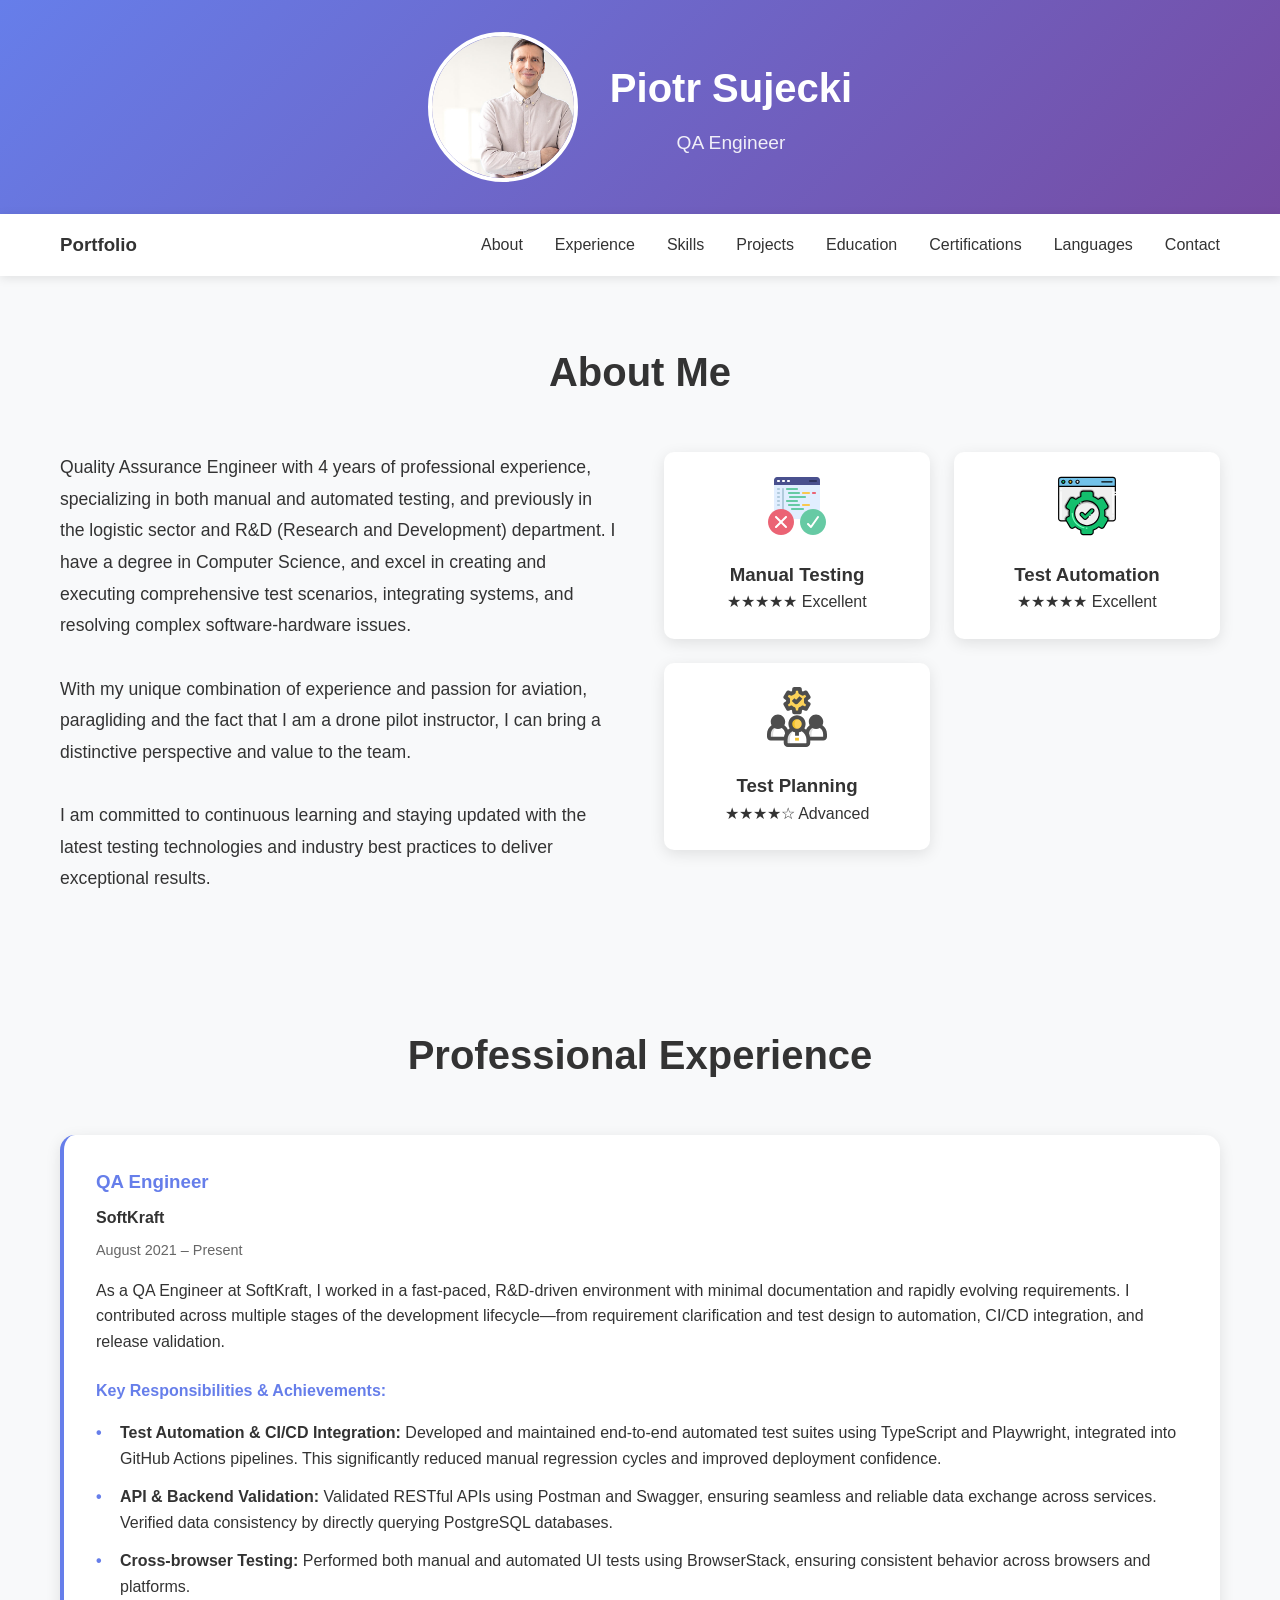
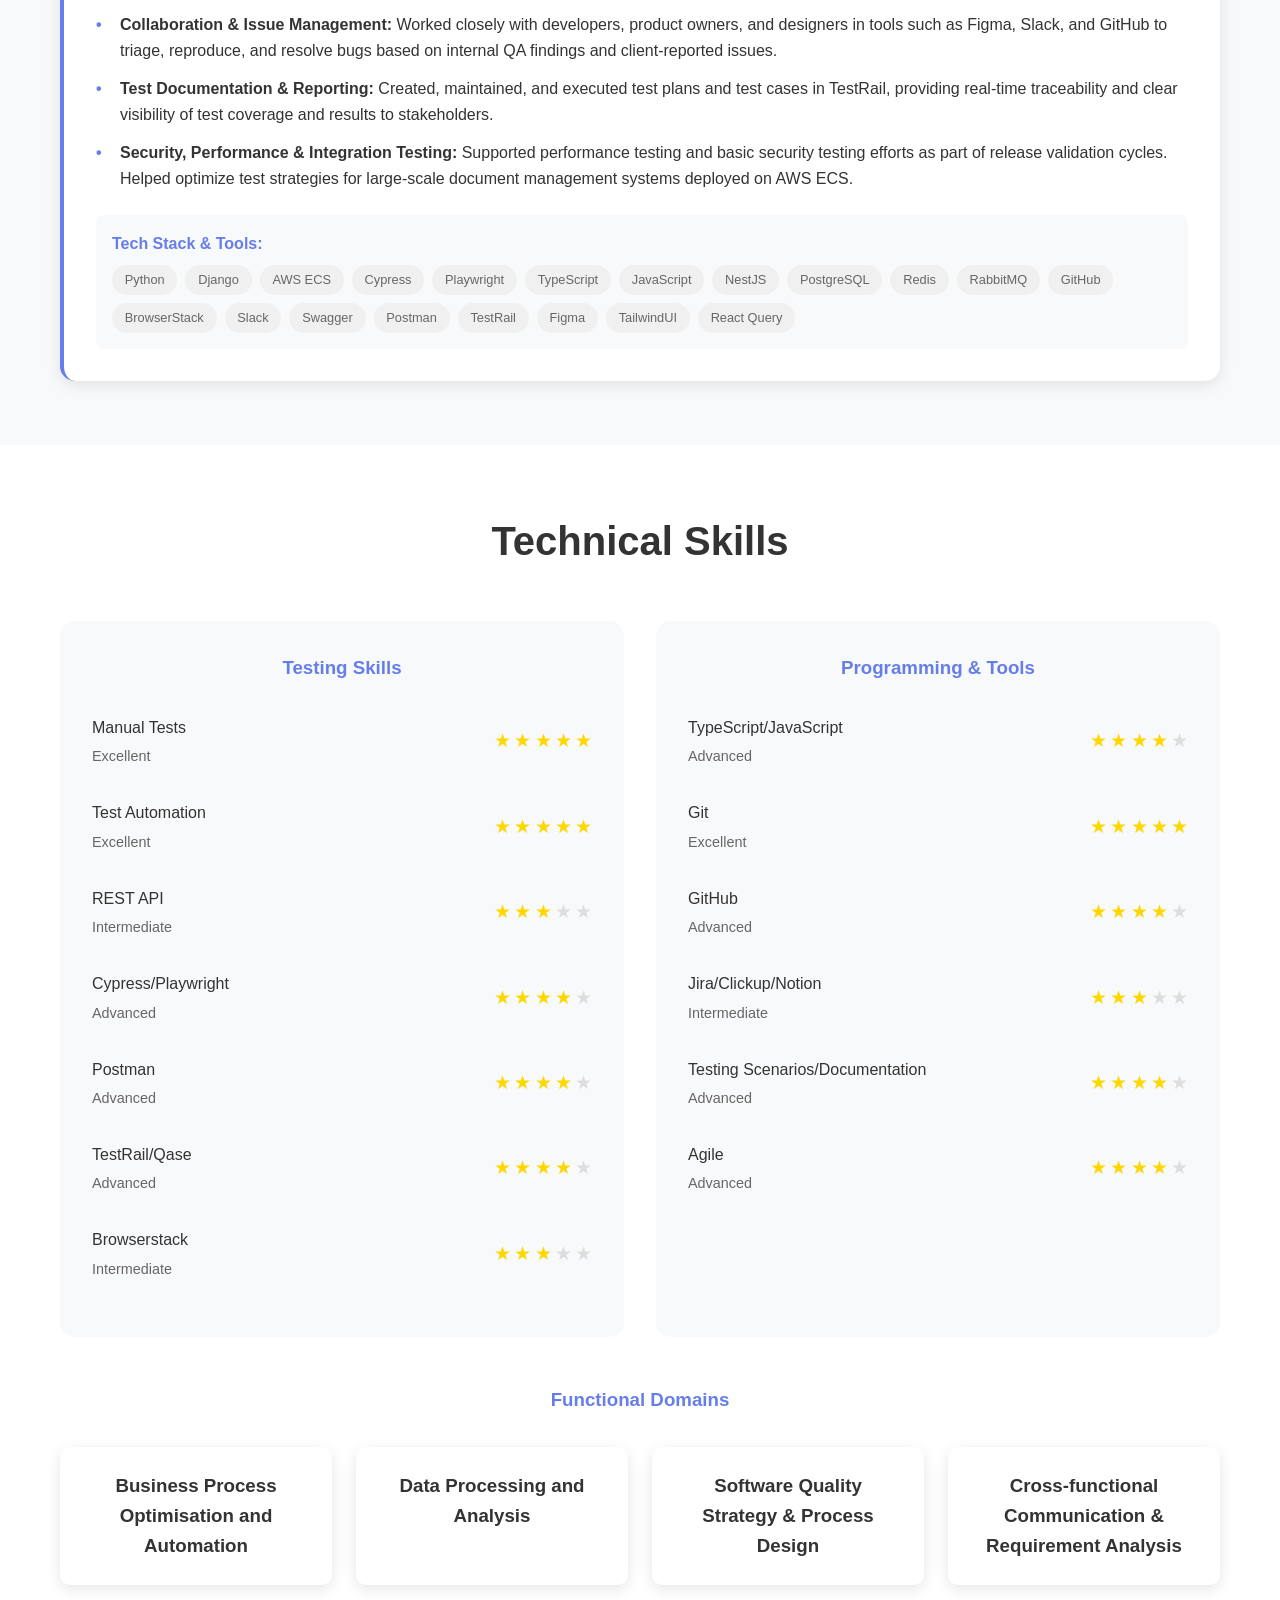
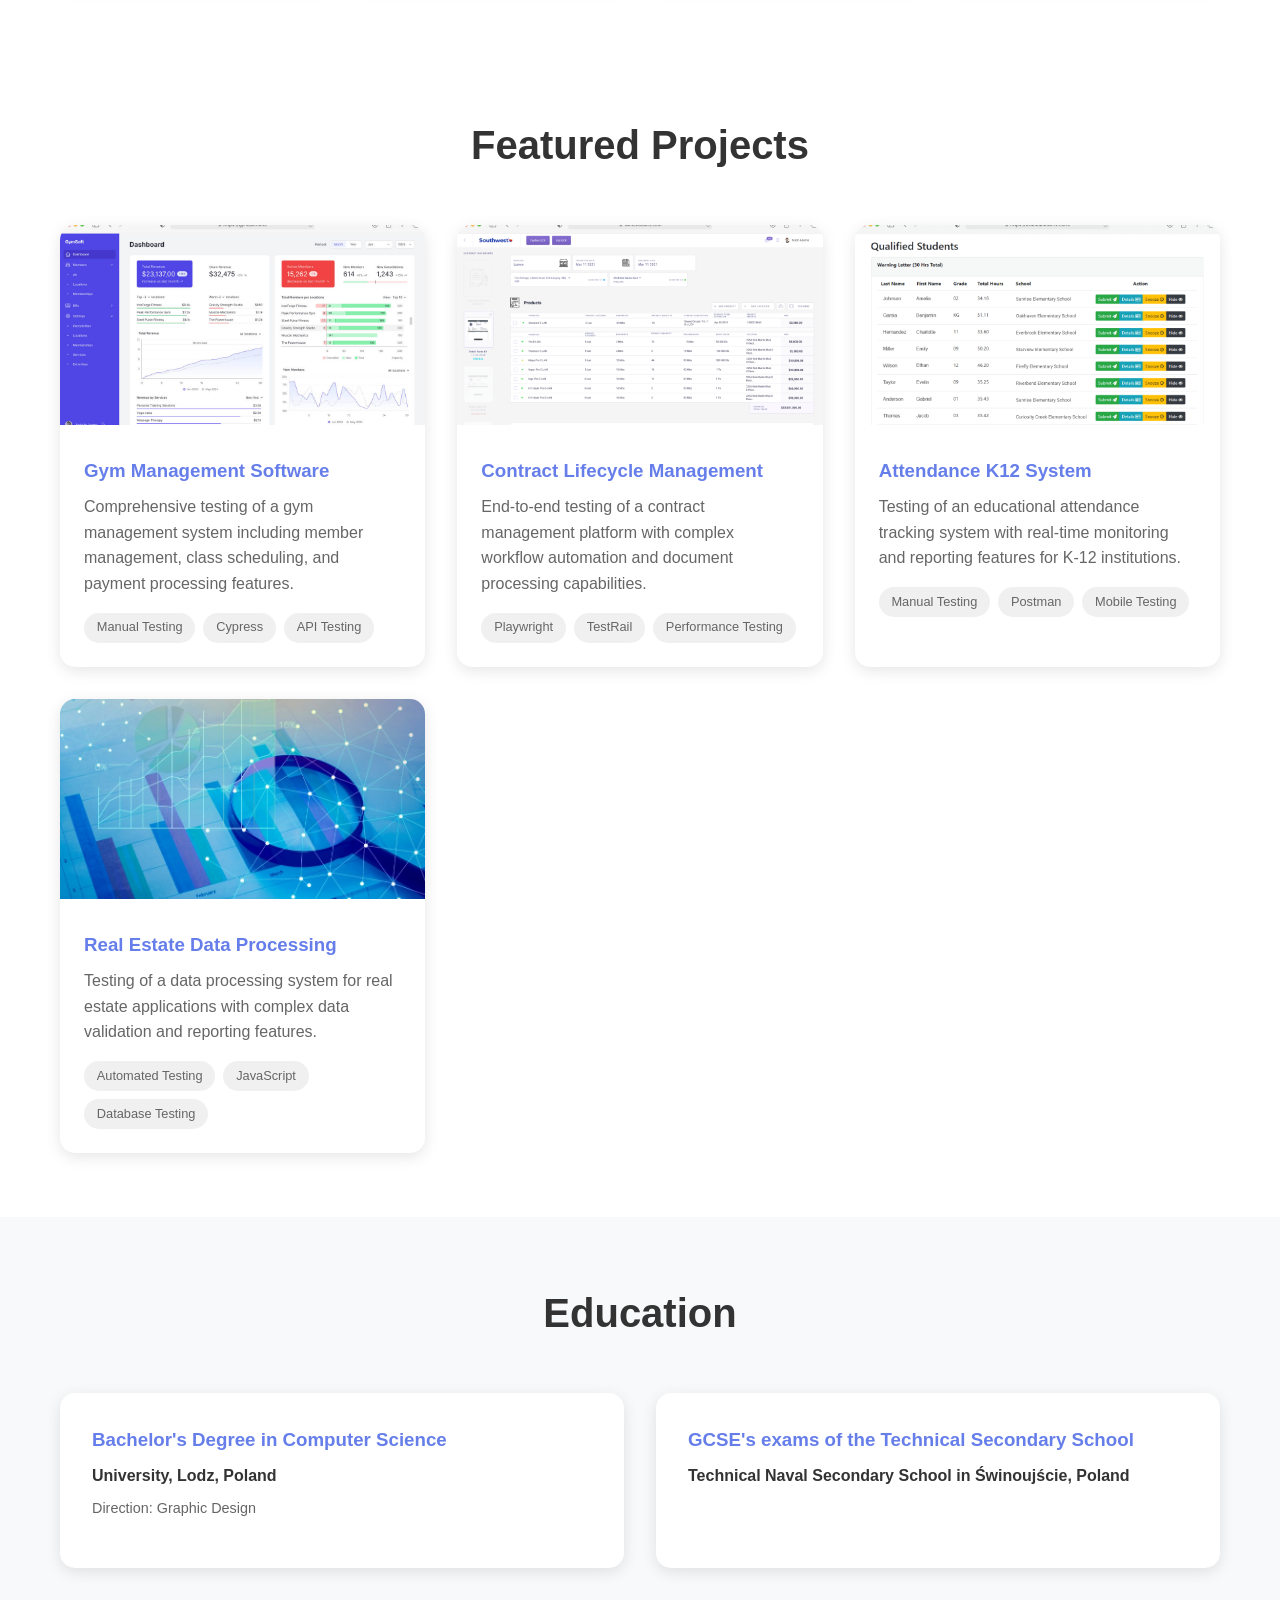
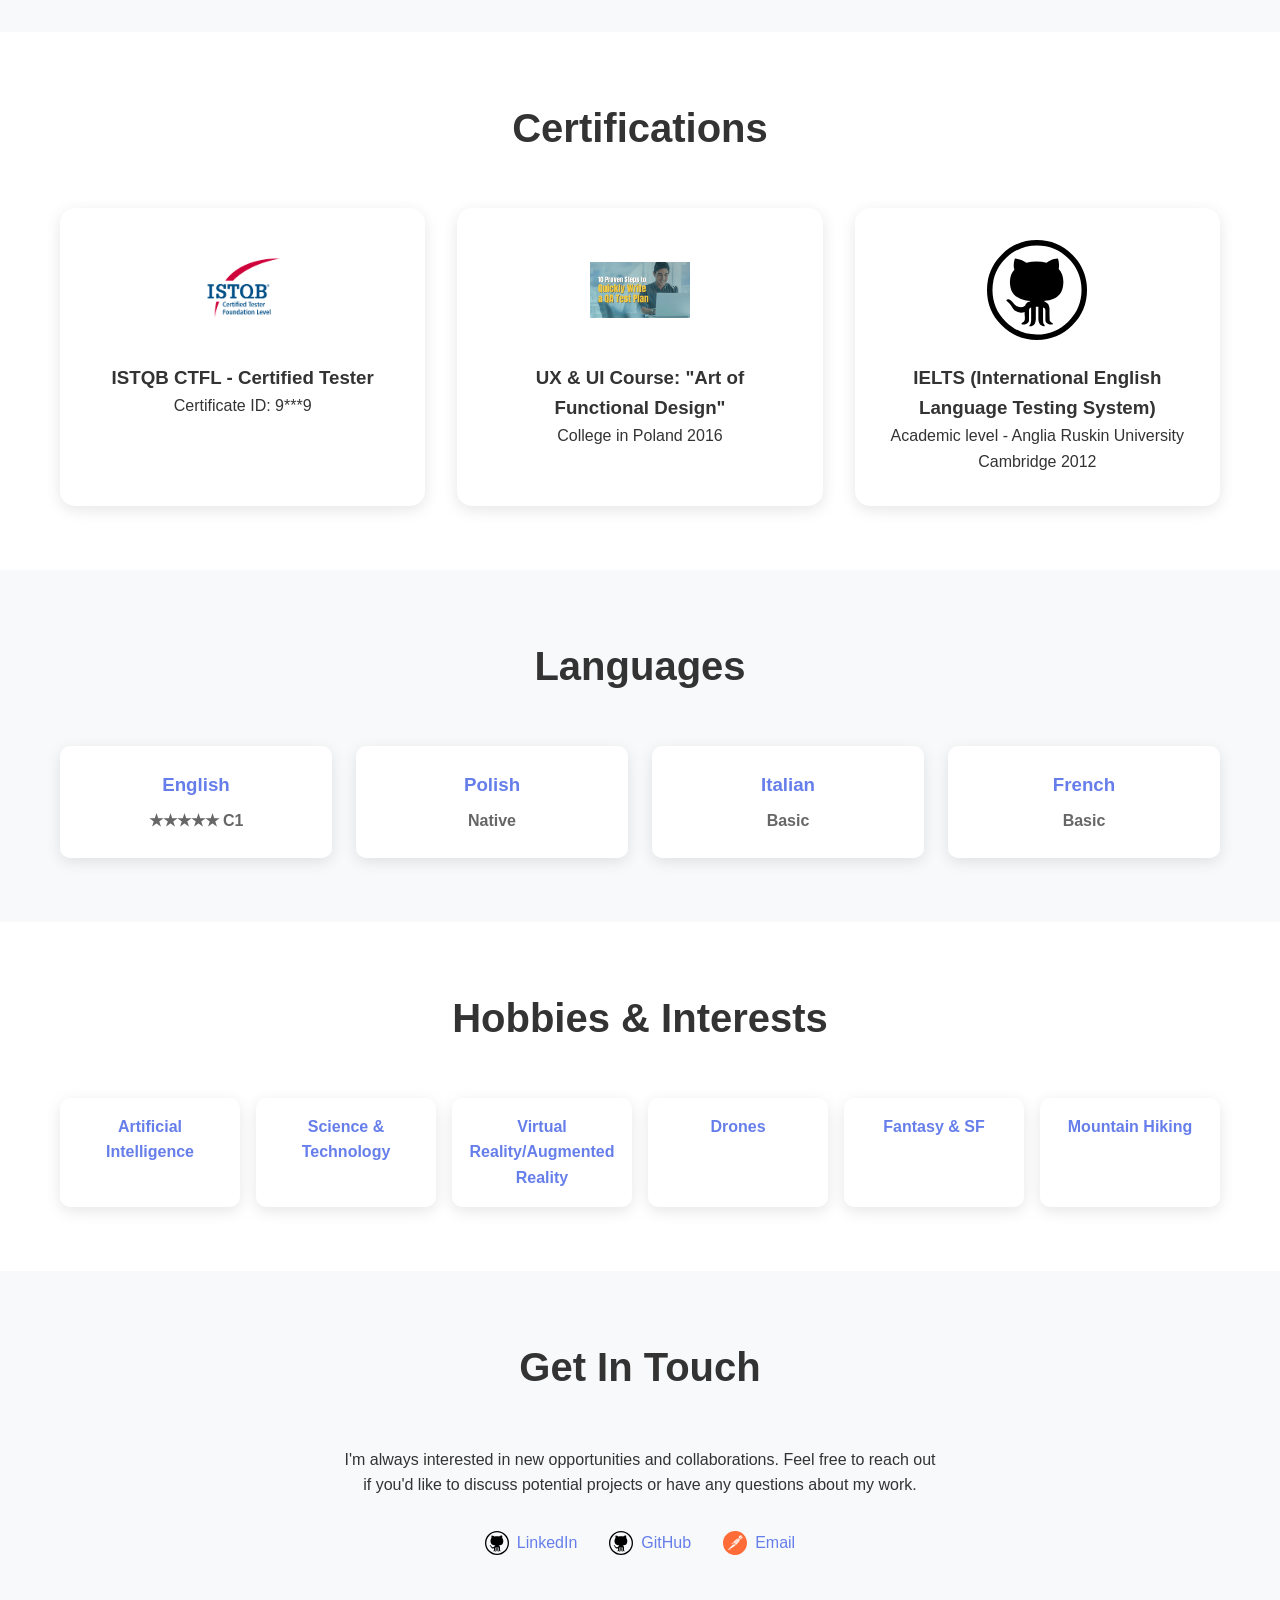
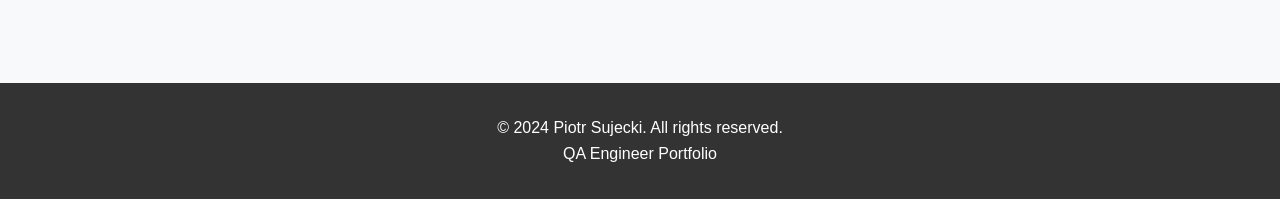
==== index.html @ 5cc4ec17 "sipler version" ====
<!DOCTYPE html>
<html lang="en">
<head>
    <meta charset="UTF-8">
    <meta name="viewport" content="width=device-width, initial-scale=1.0">
    <title>Piotr Sujecki - QA Engineer</title>
    <meta name="description" content="QA Engineer with 4 years of professional experience, specializing in both manual and automated testing. Expert in TypeScript, Playwright, Cypress, and API testing.">
    <meta name="keywords" content="QA Engineer, Software Testing, Test Automation, TypeScript, Playwright, Cypress, API Testing, Quality Assurance">
    <meta name="author" content="Piotr Sujecki">
    
    <!-- Open Graph Meta Tags -->
    <meta property="og:title" content="Piotr Sujecki - QA Engineer">
    <meta property="og:description" content="QA Engineer with 4 years of professional experience, specializing in both manual and automated testing. Expert in TypeScript, Playwright, Cypress, and API testing.">
    <meta property="og:type" content="website">
    <meta property="og:image" content="qa-engineer_files/piotr-sujecki.jpg">
    
    <!-- Favicon -->
    <link rel="icon" type="image/x-icon" href="qa-engineer_files/github.svg">
    
    <style>
        * {
            margin: 0;
            padding: 0;
            box-sizing: border-box;
        }

        body {
            font-family: 'Segoe UI', Tahoma, Geneva, Verdana, sans-serif;
            line-height: 1.6;
            color: #333;
            background-color: #f8f9fa;
        }

        .container {
            max-width: 1200px;
            margin: 0 auto;
            padding: 0 20px;
        }

        /* Header */
        header {
            background: linear-gradient(135deg, #667eea 0%, #764ba2 100%);
            color: white;
            padding: 2rem 0;
            text-align: center;
        }

        .header-content {
            display: flex;
            align-items: center;
            justify-content: center;
            gap: 2rem;
            flex-wrap: wrap;
        }

        .profile-image {
            width: 150px;
            height: 150px;
            border-radius: 50%;
            border: 4px solid white;
            object-fit: cover;
        }

        .header-text h1 {
            font-size: 2.5rem;
            margin-bottom: 0.5rem;
        }

        .header-text h2 {
            font-size: 1.2rem;
            font-weight: 300;
            opacity: 0.9;
        }

        /* Navigation */
        nav {
            background: white;
            box-shadow: 0 2px 10px rgba(0,0,0,0.1);
            position: sticky;
            top: 0;
            z-index: 100;
        }

        .nav-container {
            display: flex;
            justify-content: space-between;
            align-items: center;
            padding: 1rem 0;
        }

        .nav-links {
            display: flex;
            list-style: none;
            gap: 2rem;
        }

        .nav-links a {
            text-decoration: none;
            color: #333;
            font-weight: 500;
            transition: color 0.3s ease;
        }

        .nav-links a:hover {
            color: #667eea;
        }

        /* Sections */
        section {
            padding: 4rem 0;
        }

        .section-title {
            text-align: center;
            font-size: 2.5rem;
            margin-bottom: 3rem;
            color: #333;
        }

        /* About Section */
        .about-content {
            display: grid;
            grid-template-columns: 1fr 1fr;
            gap: 3rem;
            align-items: start;
        }

        .about-text {
            font-size: 1.1rem;
            line-height: 1.8;
        }

        .skills-grid {
            display: grid;
            grid-template-columns: repeat(auto-fit, minmax(200px, 1fr));
            gap: 1.5rem;
        }

        .skill-card {
            background: white;
            padding: 1.5rem;
            border-radius: 10px;
            box-shadow: 0 4px 15px rgba(0,0,0,0.1);
            text-align: center;
            transition: transform 0.3s ease;
        }

        .skill-card:hover {
            transform: translateY(-5px);
        }

        .skill-icon {
            width: 60px;
            height: 60px;
            margin-bottom: 1rem;
        }

        /* Experience Section */
        .experience-grid {
            display: grid;
            grid-template-columns: 1fr;
            gap: 2rem;
        }

        .experience-card {
            background: white;
            padding: 2rem;
            border-radius: 15px;
            box-shadow: 0 4px 15px rgba(0,0,0,0.1);
            border-left: 4px solid #667eea;
        }

        .experience-card h3 {
            color: #667eea;
            margin-bottom: 0.5rem;
        }

        .experience-card .company {
            font-weight: bold;
            margin-bottom: 0.5rem;
        }

        .experience-card .period {
            color: #666;
            font-size: 0.9rem;
            margin-bottom: 1rem;
        }

        .responsibilities {
            margin-top: 1.5rem;
        }

        .responsibilities h4 {
            color: #667eea;
            margin-bottom: 1rem;
        }

        .responsibilities ul {
            list-style: none;
            padding-left: 0;
        }

        .responsibilities li {
            margin-bottom: 0.8rem;
            padding-left: 1.5rem;
            position: relative;
        }

        .responsibilities li:before {
            content: "•";
            color: #667eea;
            font-weight: bold;
            position: absolute;
            left: 0;
        }

        .tech-stack {
            margin-top: 1.5rem;
            padding: 1rem;
            background: #f8f9fa;
            border-radius: 8px;
        }

        .tech-stack h4 {
            color: #667eea;
            margin-bottom: 0.5rem;
        }

        .tech-tags {
            display: flex;
            flex-wrap: wrap;
            gap: 0.5rem;
        }

        .tech-tag {
            background: #667eea;
            color: white;
            padding: 0.3rem 0.8rem;
            border-radius: 20px;
            font-size: 0.8rem;
        }

        /* Skills Section */
        .skills-section {
            background: white;
        }

        .skills-categories {
            display: grid;
            grid-template-columns: repeat(auto-fit, minmax(300px, 1fr));
            gap: 2rem;
        }

        .skill-category {
            background: #f8f9fa;
            padding: 2rem;
            border-radius: 15px;
        }

        .skill-category h3 {
            color: #667eea;
            margin-bottom: 1.5rem;
            text-align: center;
        }

        .skill-item {
            display: flex;
            justify-content: space-between;
            align-items: center;
            margin-bottom: 1rem;
            padding: 0.5rem 0;
        }

        .skill-name {
            font-weight: 500;
        }

        .skill-level {
            display: flex;
            gap: 0.2rem;
        }

        .star {
            color: #ffd700;
            font-size: 1.2rem;
        }

        .star.empty {
            color: #ddd;
        }

        .skill-description {
            font-size: 0.9rem;
            color: #666;
            margin-top: 0.3rem;
        }

        /* Projects Section */
        .projects-grid {
            display: grid;
            grid-template-columns: repeat(auto-fit, minmax(350px, 1fr));
            gap: 2rem;
        }

        .project-card {
            background: white;
            border-radius: 15px;
            overflow: hidden;
            box-shadow: 0 4px 15px rgba(0,0,0,0.1);
            transition: transform 0.3s ease;
        }

        .project-card:hover {
            transform: translateY(-5px);
        }

        .project-image {
            width: 100%;
            height: 200px;
            object-fit: cover;
        }

        .project-content {
            padding: 1.5rem;
        }

        .project-content h3 {
            color: #667eea;
            margin-bottom: 0.5rem;
        }

        .project-content p {
            margin-bottom: 1rem;
            color: #666;
        }

        .project-tech {
            display: flex;
            flex-wrap: wrap;
            gap: 0.5rem;
        }

        .tech-tag {
            background: #f0f0f0;
            padding: 0.3rem 0.8rem;
            border-radius: 20px;
            font-size: 0.8rem;
            color: #666;
        }

        /* Education Section */
        .education-grid {
            display: grid;
            grid-template-columns: repeat(auto-fit, minmax(300px, 1fr));
            gap: 2rem;
        }

        .education-card {
            background: white;
            padding: 2rem;
            border-radius: 15px;
            box-shadow: 0 4px 15px rgba(0,0,0,0.1);
        }

        .education-card h3 {
            color: #667eea;
            margin-bottom: 0.5rem;
        }

        .education-card .institution {
            font-weight: bold;
            margin-bottom: 0.5rem;
        }

        .education-card .period {
            color: #666;
            font-size: 0.9rem;
            margin-bottom: 1rem;
        }

        /* Certifications Section */
        .certifications-grid {
            display: grid;
            grid-template-columns: repeat(auto-fit, minmax(300px, 1fr));
            gap: 2rem;
        }

        .certification-card {
            background: white;
            padding: 2rem;
            border-radius: 15px;
            box-shadow: 0 4px 15px rgba(0,0,0,0.1);
            text-align: center;
        }

        .certification-image {
            width: 100px;
            height: 100px;
            margin-bottom: 1rem;
            object-fit: contain;
        }

        /* Languages Section */
        .languages-grid {
            display: grid;
            grid-template-columns: repeat(auto-fit, minmax(200px, 1fr));
            gap: 1.5rem;
        }

        .language-card {
            background: white;
            padding: 1.5rem;
            border-radius: 10px;
            box-shadow: 0 4px 15px rgba(0,0,0,0.1);
            text-align: center;
        }

        .language-card h3 {
            color: #667eea;
            margin-bottom: 0.5rem;
        }

        .language-level {
            font-weight: bold;
            color: #666;
        }

        /* Hobbies Section */
        .hobbies-grid {
            display: grid;
            grid-template-columns: repeat(auto-fit, minmax(150px, 1fr));
            gap: 1rem;
        }

        .hobby-card {
            background: white;
            padding: 1rem;
            border-radius: 10px;
            box-shadow: 0 4px 15px rgba(0,0,0,0.1);
            text-align: center;
        }

        .hobby-card h3 {
            color: #667eea;
            font-size: 1rem;
        }

        /* Contact Section */
        .contact-content {
            text-align: center;
            max-width: 600px;
            margin: 0 auto;
        }

        .contact-links {
            display: flex;
            justify-content: center;
            gap: 2rem;
            margin-top: 2rem;
        }

        .contact-link {
            display: flex;
            align-items: center;
            gap: 0.5rem;
            text-decoration: none;
            color: #667eea;
            font-weight: 500;
            transition: color 0.3s ease;
        }

        .contact-link:hover {
            color: #764ba2;
        }

        .contact-icon {
            width: 24px;
            height: 24px;
        }

        /* Footer */
        footer {
            background: #333;
            color: white;
            text-align: center;
            padding: 2rem 0;
            margin-top: 4rem;
        }

        /* Responsive Design */
        @media (max-width: 768px) {
            .header-content {
                flex-direction: column;
                text-align: center;
            }

            .nav-container {
                flex-direction: column;
                gap: 1rem;
            }

            .nav-links {
                flex-wrap: wrap;
                justify-content: center;
            }

            .about-content {
                grid-template-columns: 1fr;
            }

            .section-title {
                font-size: 2rem;
            }

            .projects-grid {
                grid-template-columns: 1fr;
            }

            .contact-links {
                flex-direction: column;
                align-items: center;
            }

            .skills-categories {
                grid-template-columns: 1fr;
            }
        }

        /* Animations */
        @keyframes fadeInUp {
            from {
                opacity: 0;
                transform: translateY(30px);
            }
            to {
                opacity: 1;
                transform: translateY(0);
            }
        }

        .fade-in-up {
            animation: fadeInUp 0.6s ease-out;
        }

        /* Smooth scrolling */
        html {
            scroll-behavior: smooth;
        }
    </style>
</head>
<body>
    <!-- Header -->
    <header>
        <div class="container">
            <div class="header-content">
                <img src="qa-engineer_files/piotr-sujecki.jpg" alt="Piotr Sujecki" class="profile-image">
                <div class="header-text">
                    <h1>Piotr Sujecki</h1>
                    <h2>QA Engineer</h2>
                </div>
            </div>
        </div>
    </header>

    <!-- Navigation -->
    <nav>
        <div class="container">
            <div class="nav-container">
                <h3>Portfolio</h3>
                <ul class="nav-links">
                    <li><a href="#about">About</a></li>
                    <li><a href="#experience">Experience</a></li>
                    <li><a href="#skills">Skills</a></li>
                    <li><a href="#projects">Projects</a></li>
                    <li><a href="#education">Education</a></li>
                    <li><a href="#certifications">Certifications</a></li>
                    <li><a href="#languages">Languages</a></li>
                    <li><a href="#contact">Contact</a></li>
                </ul>
            </div>
        </div>
    </nav>

    <!-- About Section -->
    <section id="about">
        <div class="container">
            <h2 class="section-title">About Me</h2>
            <div class="about-content">
                <div class="about-text">
                    <p>Quality Assurance Engineer with 4 years of professional experience, specializing in both manual and automated testing, and previously in the logistic sector and R&D (Research and Development) department. I have a degree in Computer Science, and excel in creating and executing comprehensive test scenarios, integrating systems, and resolving complex software-hardware issues.</p>
                    <br>
                    <p>With my unique combination of experience and passion for aviation, paragliding and the fact that I am a drone pilot instructor, I can bring a distinctive perspective and value to the team.</p>
                    <br>
                    <p>I am committed to continuous learning and staying updated with the latest testing technologies and industry best practices to deliver exceptional results.</p>
                </div>
                <div class="skills-grid">
                    <div class="skill-card fade-in-up">
                        <img src="qa-engineer_files/manual-tests.svg" alt="Manual Testing" class="skill-icon">
                        <h3>Manual Testing</h3>
                        <p>★★★★★ Excellent</p>
                    </div>
                    <div class="skill-card fade-in-up">
                        <img src="qa-engineer_files/automated-tests.svg" alt="Test Automation" class="skill-icon">
                        <h3>Test Automation</h3>
                        <p>★★★★★ Excellent</p>
                    </div>
                    <div class="skill-card fade-in-up">
                        <img src="qa-engineer_files/building-testing-scenarios.svg" alt="Test Planning" class="skill-icon">
                        <h3>Test Planning</h3>
                        <p>★★★★☆ Advanced</p>
                    </div>
                </div>
            </div>
        </div>
    </section>

    <!-- Experience Section -->
    <section id="experience">
        <div class="container">
            <h2 class="section-title">Professional Experience</h2>
            <div class="experience-grid">
                <div class="experience-card fade-in-up">
                    <h3>QA Engineer</h3>
                    <div class="company">SoftKraft</div>
                    <div class="period">August 2021 – Present</div>
                    <p>As a QA Engineer at SoftKraft, I worked in a fast-paced, R&D-driven environment with minimal documentation and rapidly evolving requirements. I contributed across multiple stages of the development lifecycle—from requirement clarification and test design to automation, CI/CD integration, and release validation.</p>
                    
                    <div class="responsibilities">
                        <h4>Key Responsibilities & Achievements:</h4>
                        <ul>
                            <li><strong>Test Automation & CI/CD Integration:</strong> Developed and maintained end-to-end automated test suites using TypeScript and Playwright, integrated into GitHub Actions pipelines. This significantly reduced manual regression cycles and improved deployment confidence.</li>
                            <li><strong>API & Backend Validation:</strong> Validated RESTful APIs using Postman and Swagger, ensuring seamless and reliable data exchange across services. Verified data consistency by directly querying PostgreSQL databases.</li>
                            <li><strong>Cross-browser Testing:</strong> Performed both manual and automated UI tests using BrowserStack, ensuring consistent behavior across browsers and platforms.</li>
                            <li><strong>Collaboration & Issue Management:</strong> Worked closely with developers, product owners, and designers in tools such as Figma, Slack, and GitHub to triage, reproduce, and resolve bugs based on internal QA findings and client-reported issues.</li>
                            <li><strong>Test Documentation & Reporting:</strong> Created, maintained, and executed test plans and test cases in TestRail, providing real-time traceability and clear visibility of test coverage and results to stakeholders.</li>
                            <li><strong>Security, Performance & Integration Testing:</strong> Supported performance testing and basic security testing efforts as part of release validation cycles. Helped optimize test strategies for large-scale document management systems deployed on AWS ECS.</li>
                        </ul>
                    </div>

                    <div class="tech-stack">
                        <h4>Tech Stack & Tools:</h4>
                        <div class="tech-tags">
                            <span class="tech-tag">Python</span>
                            <span class="tech-tag">Django</span>
                            <span class="tech-tag">AWS ECS</span>
                            <span class="tech-tag">Cypress</span>
                            <span class="tech-tag">Playwright</span>
                            <span class="tech-tag">TypeScript</span>
                            <span class="tech-tag">JavaScript</span>
                            <span class="tech-tag">NestJS</span>
                            <span class="tech-tag">PostgreSQL</span>
                            <span class="tech-tag">Redis</span>
                            <span class="tech-tag">RabbitMQ</span>
                            <span class="tech-tag">GitHub</span>
                            <span class="tech-tag">BrowserStack</span>
                            <span class="tech-tag">Slack</span>
                            <span class="tech-tag">Swagger</span>
                            <span class="tech-tag">Postman</span>
                            <span class="tech-tag">TestRail</span>
                            <span class="tech-tag">Figma</span>
                            <span class="tech-tag">TailwindUI</span>
                            <span class="tech-tag">React Query</span>
                        </div>
                    </div>
                </div>
            </div>
        </div>
    </section>

    <!-- Skills Section -->
    <section id="skills" class="skills-section">
        <div class="container">
            <h2 class="section-title">Technical Skills</h2>
            <div class="skills-categories">
                <div class="skill-category fade-in-up">
                    <h3>Testing Skills</h3>
                    <div class="skill-item">
                        <div>
                            <div class="skill-name">Manual Tests</div>
                            <div class="skill-description">Excellent</div>
                        </div>
                        <div class="skill-level">
                            <span class="star">★</span>
                            <span class="star">★</span>
                            <span class="star">★</span>
                            <span class="star">★</span>
                            <span class="star">★</span>
                        </div>
                    </div>
                    <div class="skill-item">
                        <div>
                            <div class="skill-name">Test Automation</div>
                            <div class="skill-description">Excellent</div>
                        </div>
                        <div class="skill-level">
                            <span class="star">★</span>
                            <span class="star">★</span>
                            <span class="star">★</span>
                            <span class="star">★</span>
                            <span class="star">★</span>
                        </div>
                    </div>
                    <div class="skill-item">
                        <div>
                            <div class="skill-name">REST API</div>
                            <div class="skill-description">Intermediate</div>
                        </div>
                        <div class="skill-level">
                            <span class="star">★</span>
                            <span class="star">★</span>
                            <span class="star">★</span>
                            <span class="star empty">★</span>
                            <span class="star empty">★</span>
                        </div>
                    </div>
                    <div class="skill-item">
                        <div>
                            <div class="skill-name">Cypress/Playwright</div>
                            <div class="skill-description">Advanced</div>
                        </div>
                        <div class="skill-level">
                            <span class="star">★</span>
                            <span class="star">★</span>
                            <span class="star">★</span>
                            <span class="star">★</span>
                            <span class="star empty">★</span>
                        </div>
                    </div>
                    <div class="skill-item">
                        <div>
                            <div class="skill-name">Postman</div>
                            <div class="skill-description">Advanced</div>
                        </div>
                        <div class="skill-level">
                            <span class="star">★</span>
                            <span class="star">★</span>
                            <span class="star">★</span>
                            <span class="star">★</span>
                            <span class="star empty">★</span>
                        </div>
                    </div>
                    <div class="skill-item">
                        <div>
                            <div class="skill-name">TestRail/Qase</div>
                            <div class="skill-description">Advanced</div>
                        </div>
                        <div class="skill-level">
                            <span class="star">★</span>
                            <span class="star">★</span>
                            <span class="star">★</span>
                            <span class="star">★</span>
                            <span class="star empty">★</span>
                        </div>
                    </div>
                    <div class="skill-item">
                        <div>
                            <div class="skill-name">Browserstack</div>
                            <div class="skill-description">Intermediate</div>
                        </div>
                        <div class="skill-level">
                            <span class="star">★</span>
                            <span class="star">★</span>
                            <span class="star">★</span>
                            <span class="star empty">★</span>
                            <span class="star empty">★</span>
                        </div>
                    </div>
                </div>

                <div class="skill-category fade-in-up">
                    <h3>Programming & Tools</h3>
                    <div class="skill-item">
                        <div>
                            <div class="skill-name">TypeScript/JavaScript</div>
                            <div class="skill-description">Advanced</div>
                        </div>
                        <div class="skill-level">
                            <span class="star">★</span>
                            <span class="star">★</span>
                            <span class="star">★</span>
                            <span class="star">★</span>
                            <span class="star empty">★</span>
                        </div>
                    </div>
                    <div class="skill-item">
                        <div>
                            <div class="skill-name">Git</div>
                            <div class="skill-description">Excellent</div>
                        </div>
                        <div class="skill-level">
                            <span class="star">★</span>
                            <span class="star">★</span>
                            <span class="star">★</span>
                            <span class="star">★</span>
                            <span class="star">★</span>
                        </div>
                    </div>
                    <div class="skill-item">
                        <div>
                            <div class="skill-name">GitHub</div>
                            <div class="skill-description">Advanced</div>
                        </div>
                        <div class="skill-level">
                            <span class="star">★</span>
                            <span class="star">★</span>
                            <span class="star">★</span>
                            <span class="star">★</span>
                            <span class="star empty">★</span>
                        </div>
                    </div>
                    <div class="skill-item">
                        <div>
                            <div class="skill-name">Jira/Clickup/Notion</div>
                            <div class="skill-description">Intermediate</div>
                        </div>
                        <div class="skill-level">
                            <span class="star">★</span>
                            <span class="star">★</span>
                            <span class="star">★</span>
                            <span class="star empty">★</span>
                            <span class="star empty">★</span>
                        </div>
                    </div>
                    <div class="skill-item">
                        <div>
                            <div class="skill-name">Testing Scenarios/Documentation</div>
                            <div class="skill-description">Advanced</div>
                        </div>
                        <div class="skill-level">
                            <span class="star">★</span>
                            <span class="star">★</span>
                            <span class="star">★</span>
                            <span class="star">★</span>
                            <span class="star empty">★</span>
                        </div>
                    </div>
                    <div class="skill-item">
                        <div>
                            <div class="skill-name">Agile</div>
                            <div class="skill-description">Advanced</div>
                        </div>
                        <div class="skill-level">
                            <span class="star">★</span>
                            <span class="star">★</span>
                            <span class="star">★</span>
                            <span class="star">★</span>
                            <span class="star empty">★</span>
                        </div>
                    </div>
                </div>
            </div>

            <div style="margin-top: 3rem;">
                <h3 style="text-align: center; color: #667eea; margin-bottom: 2rem;">Functional Domains</h3>
                <div class="skills-grid">
                    <div class="skill-card fade-in-up">
                        <h3>Business Process Optimisation and Automation</h3>
                    </div>
                    <div class="skill-card fade-in-up">
                        <h3>Data Processing and Analysis</h3>
                    </div>
                    <div class="skill-card fade-in-up">
                        <h3>Software Quality Strategy & Process Design</h3>
                    </div>
                    <div class="skill-card fade-in-up">
                        <h3>Cross-functional Communication & Requirement Analysis</h3>
                    </div>
                </div>
            </div>
        </div>
    </section>

    <!-- Projects Section -->
    <section id="projects" style="background: white;">
        <div class="container">
            <h2 class="section-title">Featured Projects</h2>
            <div class="projects-grid">
                <div class="project-card fade-in-up">
                    <img src="qa-engineer_files/01-gym-management-software.jpg" alt="Gym Management Software" class="project-image">
                    <div class="project-content">
                        <h3>Gym Management Software</h3>
                        <p>Comprehensive testing of a gym management system including member management, class scheduling, and payment processing features.</p>
                        <div class="project-tech">
                            <span class="tech-tag">Manual Testing</span>
                            <span class="tech-tag">Cypress</span>
                            <span class="tech-tag">API Testing</span>
                        </div>
                    </div>
                </div>
                <div class="project-card fade-in-up">
                    <img src="qa-engineer_files/01-contract-lifecycle-management-solution.png" alt="Contract Management System" class="project-image">
                    <div class="project-content">
                        <h3>Contract Lifecycle Management</h3>
                        <p>End-to-end testing of a contract management platform with complex workflow automation and document processing capabilities.</p>
                        <div class="project-tech">
                            <span class="tech-tag">Playwright</span>
                            <span class="tech-tag">TestRail</span>
                            <span class="tech-tag">Performance Testing</span>
                        </div>
                    </div>
                </div>
                <div class="project-card fade-in-up">
                    <img src="qa-engineer_files/01-attendancek12.png" alt="Attendance K12 System" class="project-image">
                    <div class="project-content">
                        <h3>Attendance K12 System</h3>
                        <p>Testing of an educational attendance tracking system with real-time monitoring and reporting features for K-12 institutions.</p>
                        <div class="project-tech">
                            <span class="tech-tag">Manual Testing</span>
                            <span class="tech-tag">Postman</span>
                            <span class="tech-tag">Mobile Testing</span>
                        </div>
                    </div>
                </div>
                <div class="project-card fade-in-up">
                    <img src="qa-engineer_files/efficient-data-processing-for-real-estate-system_thumb.jpg" alt="Real Estate System" class="project-image">
                    <div class="project-content">
                        <h3>Real Estate Data Processing</h3>
                        <p>Testing of a data processing system for real estate applications with complex data validation and reporting features.</p>
                        <div class="project-tech">
                            <span class="tech-tag">Automated Testing</span>
                            <span class="tech-tag">JavaScript</span>
                            <span class="tech-tag">Database Testing</span>
                        </div>
                    </div>
                </div>
            </div>
        </div>
    </section>

    <!-- Education Section -->
    <section id="education">
        <div class="container">
            <h2 class="section-title">Education</h2>
            <div class="education-grid">
                <div class="education-card fade-in-up">
                    <h3>Bachelor's Degree in Computer Science</h3>
                    <div class="institution">University, Lodz, Poland</div>
                    <div class="period">Direction: Graphic Design</div>
                </div>
                <div class="education-card fade-in-up">
                    <h3>GCSE's exams of the Technical Secondary School</h3>
                    <div class="institution">Technical Naval Secondary School in Świnoujście, Poland</div>
                </div>
            </div>
        </div>
    </section>

    <!-- Certifications Section -->
    <section id="certifications" style="background: white;">
        <div class="container">
            <h2 class="section-title">Certifications</h2>
            <div class="certifications-grid">
                <div class="certification-card fade-in-up">
                    <img src="qa-engineer_files/certified-tester-foundation-level.png" alt="ISTQB Foundation" class="certification-image">
                    <h3>ISTQB CTFL - Certified Tester</h3>
                    <p>Certificate ID: 9***9</p>
                </div>
                <div class="certification-card fade-in-up">
                    <img src="qa-engineer_files/qa-test-plan.png" alt="UX/UI Course" class="certification-image">
                    <h3>UX & UI Course: "Art of Functional Design"</h3>
                    <p>College in Poland 2016</p>
                </div>
                <div class="certification-card fade-in-up">
                    <img src="qa-engineer_files/github.svg" alt="IELTS" class="certification-image">
                    <h3>IELTS (International English Language Testing System)</h3>
                    <p>Academic level - Anglia Ruskin University Cambridge 2012</p>
                </div>
            </div>
        </div>
    </section>

    <!-- Languages Section -->
    <section id="languages">
        <div class="container">
            <h2 class="section-title">Languages</h2>
            <div class="languages-grid">
                <div class="language-card fade-in-up">
                    <h3>English</h3>
                    <div class="language-level">★★★★★ C1</div>
                </div>
                <div class="language-card fade-in-up">
                    <h3>Polish</h3>
                    <div class="language-level">Native</div>
                </div>
                <div class="language-card fade-in-up">
                    <h3>Italian</h3>
                    <div class="language-level">Basic</div>
                </div>
                <div class="language-card fade-in-up">
                    <h3>French</h3>
                    <div class="language-level">Basic</div>
                </div>
            </div>
        </div>
    </section>

    <!-- Hobbies Section -->
    <section style="background: white;">
        <div class="container">
            <h2 class="section-title">Hobbies & Interests</h2>
            <div class="hobbies-grid">
                <div class="hobby-card fade-in-up">
                    <h3>Artificial Intelligence</h3>
                </div>
                <div class="hobby-card fade-in-up">
                    <h3>Science & Technology</h3>
                </div>
                <div class="hobby-card fade-in-up">
                    <h3>Virtual Reality/Augmented Reality</h3>
                </div>
                <div class="hobby-card fade-in-up">
                    <h3>Drones</h3>
                </div>
                <div class="hobby-card fade-in-up">
                    <h3>Fantasy & SF</h3>
                </div>
                <div class="hobby-card fade-in-up">
                    <h3>Mountain Hiking</h3>
                </div>
            </div>
        </div>
    </section>

    <!-- Contact Section -->
    <section id="contact">
        <div class="container">
            <h2 class="section-title">Get In Touch</h2>
            <div class="contact-content">
                <p>I'm always interested in new opportunities and collaborations. Feel free to reach out if you'd like to discuss potential projects or have any questions about my work.</p>
                <div class="contact-links">
                    <a href="https://www.linkedin.com/in/piotr-sujecki-qa" class="contact-link" target="_blank">
                        <img src="qa-engineer_files/github.svg" alt="LinkedIn" class="contact-icon">
                        LinkedIn
                    </a>
                    <a href="https://github.com/quantumpio" class="contact-link" target="_blank">
                        <img src="qa-engineer_files/github.svg" alt="GitHub" class="contact-icon">
                        GitHub
                    </a>
                    <a href="mailto:piotr.sujecki@example.com" class="contact-link">
                        <img src="qa-engineer_files/postman.svg" alt="Email" class="contact-icon">
                        Email
                    </a>
                </div>
            </div>
        </div>
    </section>

    <!-- Footer -->
    <footer>
        <div class="container">
            <p>&copy; 2024 Piotr Sujecki. All rights reserved.</p>
            <p>QA Engineer Portfolio</p>
        </div>
    </footer>

    <script>
        // Smooth scrolling for navigation links
        document.querySelectorAll('a[href^="#"]').forEach(anchor => {
            anchor.addEventListener('click', function (e) {
                e.preventDefault();
                const target = document.querySelector(this.getAttribute('href'));
                if (target) {
                    target.scrollIntoView({
                        behavior: 'smooth',
                        block: 'start'
                    });
                }
            });
        });

        // Add fade-in animation on scroll
        const observerOptions = {
            threshold: 0.1,
            rootMargin: '0px 0px -50px 0px'
        };

        const observer = new IntersectionObserver((entries) => {
            entries.forEach(entry => {
                if (entry.isIntersecting) {
                    entry.target.style.opacity = '1';
                    entry.target.style.transform = 'translateY(0)';
                }
            });
        }, observerOptions);

        // Observe all cards for animation
        document.querySelectorAll('.skill-card, .experience-card, .project-card, .certification-card, .education-card, .language-card, .hobby-card').forEach(card => {
            card.style.opacity = '0';
            card.style.transform = 'translateY(30px)';
            card.style.transition = 'opacity 0.6s ease, transform 0.6s ease';
            observer.observe(card);
        });

        // Add active navigation highlighting
        const sections = document.querySelectorAll('section');
        const navLinks = document.querySelectorAll('.nav-links a');

        window.addEventListener('scroll', () => {
            let current = '';
            sections.forEach(section => {
                const sectionTop = section.offsetTop;
                const sectionHeight = section.clientHeight;
                if (scrollY >= (sectionTop - 200)) {
                    current = section.getAttribute('id');
                }
            });

            navLinks.forEach(link => {
                link.classList.remove('active');
                if (link.getAttribute('href') === `#${current}`) {
                    link.classList.add('active');
                }
            });
        });
    </script>
</body>
</html>
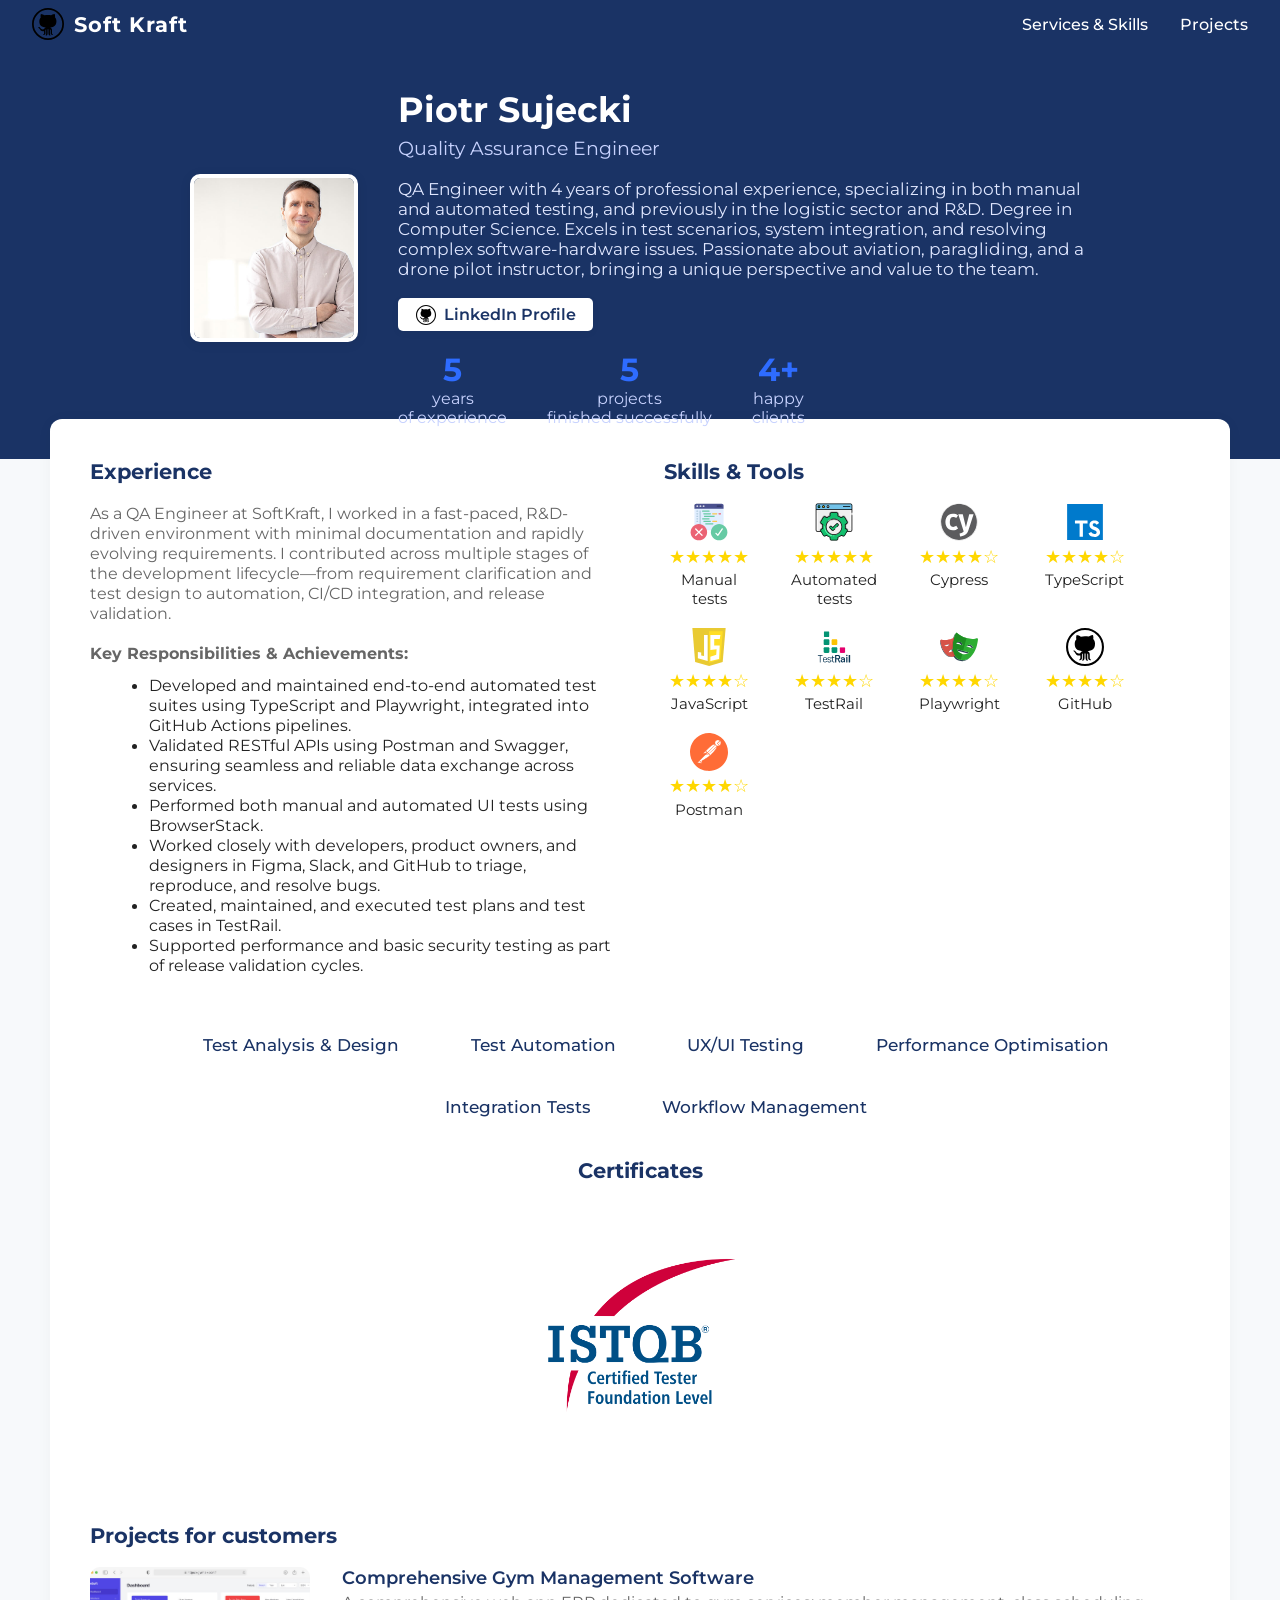
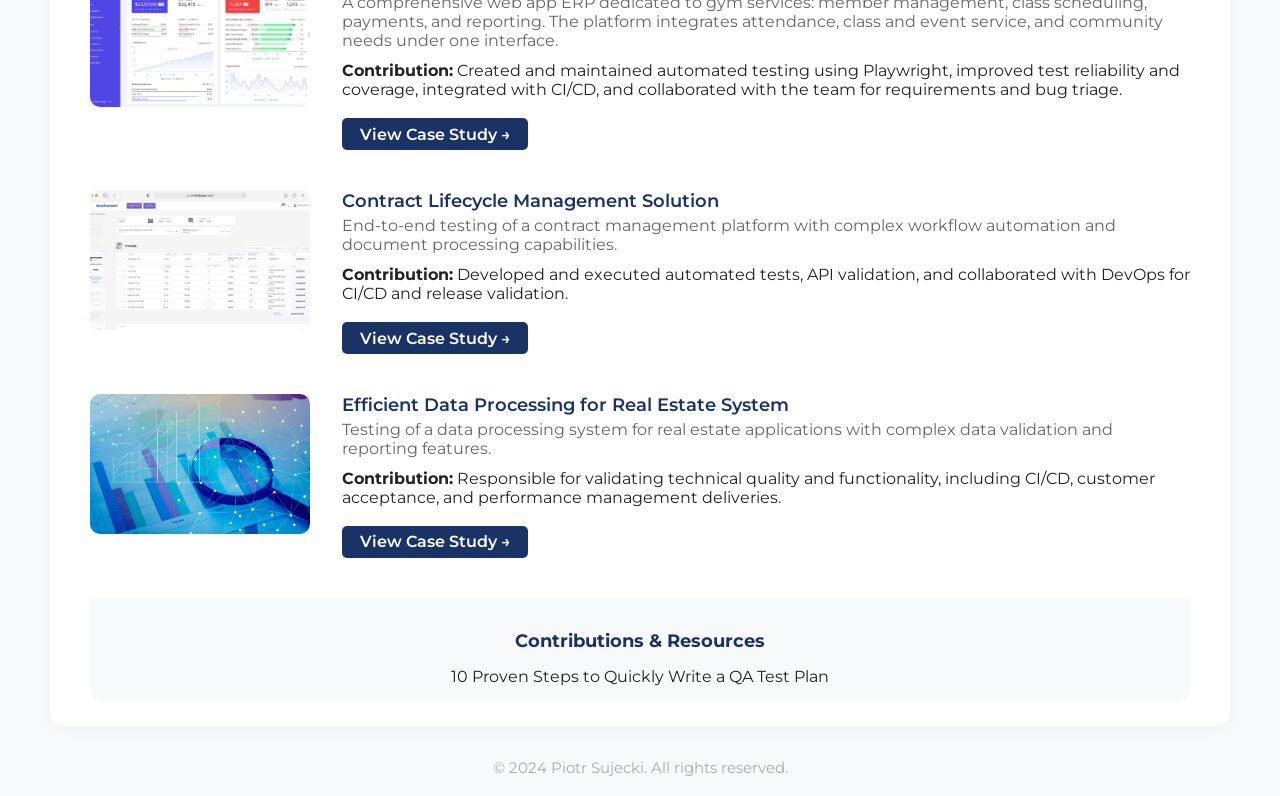
==== commit 3a51c5e4: "refining-design-01" ====
--- a/index.html
+++ b/index.html
@@ -17,1101 +17,435 @@
     <!-- Favicon -->
     <link rel="icon" type="image/x-icon" href="qa-engineer_files/github.svg">
     
+    <link href="https://fonts.googleapis.com/css?family=Montserrat:400,600,700&display=swap" rel="stylesheet">
+    
     <style>
-        * {
+        :root {
+            --main-blue: #1a3365;
+            --accent-blue: #2e6cff;
+            --soft-bg: #f7f9fb;
+            --border: #e5e7eb;
+            --text-main: #222;
+            --text-muted: #666;
+            --stat-blue: #2e6cff;
+            --stat-green: #1ecb8b;
+        }
+        html, body {
+            font-family: 'Montserrat', Arial, sans-serif;
+            background: var(--soft-bg);
+            color: var(--text-main);
             margin: 0;
             padding: 0;
-            box-sizing: border-box;
-        }
-
-        body {
-            font-family: 'Segoe UI', Tahoma, Geneva, Verdana, sans-serif;
-            line-height: 1.6;
-            color: #333;
-            background-color: #f8f9fa;
-        }
-
-        .container {
-            max-width: 1200px;
+        }
+        a { color: var(--accent-blue); text-decoration: none; }
+        a:hover { text-decoration: underline; }
+        /* Header */
+        .site-header {
+            background: var(--main-blue);
+            color: #fff;
+            padding: 0;
+        }
+        .header-bar {
+            display: flex;
+            justify-content: space-between;
+            align-items: center;
+            padding: 0.5rem 2rem;
+        }
+        .logo {
+            font-weight: 700;
+            font-size: 1.3rem;
+            letter-spacing: 1px;
+            display: flex;
+            align-items: center;
+        }
+        .logo img {
+            height: 32px;
+            margin-right: 10px;
+        }
+        .nav {
+            display: flex;
+            gap: 2rem;
+        }
+        .nav a {
+            color: #fff;
+            font-weight: 500;
+            font-size: 1rem;
+            transition: color 0.2s;
+        }
+        .nav a:hover {
+            color: var(--stat-blue);
+        }
+        /* Profile Section */
+        .profile-section {
+            background: var(--main-blue);
+            color: #fff;
+            padding: 2.5rem 0 2rem 0;
+            display: flex;
+            flex-direction: column;
+            align-items: center;
+        }
+        .profile-row {
+            display: flex;
+            align-items: center;
+            gap: 2.5rem;
+            max-width: 900px;
+            width: 100%;
+        }
+        .profile-photo {
+            width: 160px;
+            height: 160px;
+            border-radius: 10px;
+            object-fit: cover;
+            border: 4px solid #fff;
+            box-shadow: 0 2px 12px rgba(0,0,0,0.08);
+        }
+        .profile-main {
+            flex: 1;
+        }
+        .profile-main h1 {
+            font-size: 2.2rem;
+            font-weight: 700;
+            margin: 0 0 0.3rem 0;
+        }
+        .profile-main h2 {
+            font-size: 1.2rem;
+            font-weight: 400;
+            margin: 0 0 1.2rem 0;
+            color: #c7d2fe;
+        }
+        .profile-main p {
+            font-size: 1.05rem;
+            color: #e0e7ff;
+            margin-bottom: 1.2rem;
+        }
+        .profile-links {
+            display: flex;
+            align-items: center;
+            gap: 1rem;
+            margin-bottom: 1.2rem;
+        }
+        .linkedin-btn {
+            background: #fff;
+            color: var(--main-blue);
+            border-radius: 5px;
+            padding: 0.4rem 1.1rem;
+            font-weight: 600;
+            display: flex;
+            align-items: center;
+            gap: 0.5rem;
+            font-size: 1rem;
+            border: none;
+            box-shadow: 0 2px 8px rgba(0,0,0,0.04);
+            transition: background 0.2s;
+        }
+        .linkedin-btn img {
+            width: 20px;
+            height: 20px;
+        }
+        .linkedin-btn:hover {
+            background: #e0e7ff;
+        }
+        .profile-stats {
+            display: flex;
+            gap: 2.5rem;
+            margin-top: 1.2rem;
+        }
+        .stat {
+            text-align: center;
+        }
+        .stat-value {
+            font-size: 2rem;
+            font-weight: 700;
+            color: var(--stat-blue);
+        }
+        .stat-label {
+            font-size: 1rem;
+            color: #c7d2fe;
+        }
+        /* Main Content */
+        .main-content {
+            max-width: 1100px;
             margin: 0 auto;
-            padding: 0 20px;
-        }
-
-        /* Header */
-        header {
-            background: linear-gradient(135deg, #667eea 0%, #764ba2 100%);
-            color: white;
-            padding: 2rem 0;
+            background: #fff;
+            border-radius: 12px;
+            box-shadow: 0 2px 16px rgba(0,0,0,0.04);
+            margin-top: -40px;
+            padding: 2.5rem 2.5rem 1.5rem 2.5rem;
+        }
+        .two-col {
+            display: flex;
+            gap: 3rem;
+            margin-bottom: 2.5rem;
+        }
+        .col {
+            flex: 1;
+        }
+        .section-title {
+            font-size: 1.3rem;
+            font-weight: 700;
+            margin-bottom: 1.2rem;
+            color: var(--main-blue);
+        }
+        /* Skills & Tools */
+        .skills-list {
+            display: flex;
+            flex-wrap: wrap;
+            gap: 1.2rem 2.2rem;
+        }
+        .skill {
+            display: flex;
+            flex-direction: column;
+            align-items: center;
+            width: 90px;
+        }
+        .skill img {
+            width: 38px;
+            height: 38px;
+            margin-bottom: 0.3rem;
+        }
+        .stars {
+            color: #ffd700;
+            font-size: 1.1rem;
+            margin-bottom: 0.2rem;
+        }
+        .skill-label {
+            font-size: 0.95rem;
+            color: var(--text-main);
             text-align: center;
         }
-
-        .header-content {
-            display: flex;
-            align-items: center;
+        /* Services */
+        .services-list {
+            display: flex;
+            flex-wrap: wrap;
+            gap: 2.5rem;
             justify-content: center;
+            margin: 2.5rem 0 2rem 0;
+        }
+        .service {
+            display: flex;
+            align-items: center;
+            font-size: 1.05rem;
+            color: var(--main-blue);
+            font-weight: 500;
+            gap: 0.6rem;
+        }
+        .service img {
+            width: 22px;
+            height: 22px;
+        }
+        /* Certificates */
+        .cert-section {
+            text-align: center;
+            margin: 2.5rem 0 2rem 0;
+        }
+        .cert-section img {
+            width: 260px;
+            margin: 1.2rem 0;
+        }
+        /* Projects */
+        .projects-section {
+            margin: 2.5rem 0 2rem 0;
+        }
+        .project {
+            display: flex;
             gap: 2rem;
-            flex-wrap: wrap;
-        }
-
-        .profile-image {
-            width: 150px;
-            height: 150px;
-            border-radius: 50%;
-            border: 4px solid white;
+            margin-bottom: 2.5rem;
+            align-items: flex-start;
+        }
+        .project-img {
+            width: 220px;
+            height: 140px;
             object-fit: cover;
-        }
-
-        .header-text h1 {
-            font-size: 2.5rem;
-            margin-bottom: 0.5rem;
-        }
-
-        .header-text h2 {
-            font-size: 1.2rem;
-            font-weight: 300;
-            opacity: 0.9;
-        }
-
-        /* Navigation */
-        nav {
-            background: white;
-            box-shadow: 0 2px 10px rgba(0,0,0,0.1);
-            position: sticky;
-            top: 0;
-            z-index: 100;
-        }
-
-        .nav-container {
-            display: flex;
-            justify-content: space-between;
-            align-items: center;
-            padding: 1rem 0;
-        }
-
-        .nav-links {
-            display: flex;
-            list-style: none;
-            gap: 2rem;
-        }
-
-        .nav-links a {
-            text-decoration: none;
-            color: #333;
-            font-weight: 500;
-            transition: color 0.3s ease;
-        }
-
-        .nav-links a:hover {
-            color: #667eea;
-        }
-
-        /* Sections */
-        section {
-            padding: 4rem 0;
-        }
-
-        .section-title {
+            border-radius: 10px;
+            background: #e5e7eb;
+        }
+        .project-details {
+            flex: 1;
+        }
+        .project-title {
+            font-size: 1.1rem;
+            font-weight: 600;
+            color: var(--main-blue);
+            margin-bottom: 0.3rem;
+        }
+        .project-desc {
+            font-size: 0.98rem;
+            color: var(--text-muted);
+            margin-bottom: 0.7rem;
+        }
+        .project-contrib {
+            font-size: 0.97rem;
+            color: var(--text-main);
+            margin-bottom: 0.7rem;
+        }
+        .case-btn {
+            display: inline-block;
+            background: var(--main-blue);
+            color: #fff;
+            border-radius: 5px;
+            padding: 0.4rem 1.1rem;
+            font-weight: 600;
+            font-size: 0.98rem;
+            margin-top: 0.5rem;
+            transition: background 0.2s;
+        }
+        .case-btn:hover {
+            background: var(--stat-blue);
+        }
+        /* Contributions */
+        .contrib-section {
+            background: #f7f9fb;
+            padding: 2rem 0 1rem 0;
             text-align: center;
-            font-size: 2.5rem;
-            margin-bottom: 3rem;
-            color: #333;
-        }
-
-        /* About Section */
-        .about-content {
-            display: grid;
-            grid-template-columns: 1fr 1fr;
-            gap: 3rem;
-            align-items: start;
-        }
-
-        .about-text {
+            border-radius: 0 0 12px 12px;
+            margin-top: 2rem;
+        }
+        .contrib-title {
             font-size: 1.1rem;
-            line-height: 1.8;
-        }
-
-        .skills-grid {
-            display: grid;
-            grid-template-columns: repeat(auto-fit, minmax(200px, 1fr));
-            gap: 1.5rem;
-        }
-
-        .skill-card {
-            background: white;
-            padding: 1.5rem;
-            border-radius: 10px;
-            box-shadow: 0 4px 15px rgba(0,0,0,0.1);
+            font-weight: 700;
+            color: var(--main-blue);
+            margin-bottom: 1rem;
+        }
+        /* Footer */
+        .site-footer {
             text-align: center;
-            transition: transform 0.3s ease;
-        }
-
-        .skill-card:hover {
-            transform: translateY(-5px);
-        }
-
-        .skill-icon {
-            width: 60px;
-            height: 60px;
-            margin-bottom: 1rem;
-        }
-
-        /* Experience Section */
-        .experience-grid {
-            display: grid;
-            grid-template-columns: 1fr;
-            gap: 2rem;
-        }
-
-        .experience-card {
-            background: white;
-            padding: 2rem;
-            border-radius: 15px;
-            box-shadow: 0 4px 15px rgba(0,0,0,0.1);
-            border-left: 4px solid #667eea;
-        }
-
-        .experience-card h3 {
-            color: #667eea;
-            margin-bottom: 0.5rem;
-        }
-
-        .experience-card .company {
-            font-weight: bold;
-            margin-bottom: 0.5rem;
-        }
-
-        .experience-card .period {
-            color: #666;
-            font-size: 0.9rem;
-            margin-bottom: 1rem;
-        }
-
-        .responsibilities {
-            margin-top: 1.5rem;
-        }
-
-        .responsibilities h4 {
-            color: #667eea;
-            margin-bottom: 1rem;
-        }
-
-        .responsibilities ul {
-            list-style: none;
-            padding-left: 0;
-        }
-
-        .responsibilities li {
-            margin-bottom: 0.8rem;
-            padding-left: 1.5rem;
-            position: relative;
-        }
-
-        .responsibilities li:before {
-            content: "•";
-            color: #667eea;
-            font-weight: bold;
-            position: absolute;
-            left: 0;
-        }
-
-        .tech-stack {
-            margin-top: 1.5rem;
-            padding: 1rem;
-            background: #f8f9fa;
-            border-radius: 8px;
-        }
-
-        .tech-stack h4 {
-            color: #667eea;
-            margin-bottom: 0.5rem;
-        }
-
-        .tech-tags {
-            display: flex;
-            flex-wrap: wrap;
-            gap: 0.5rem;
-        }
-
-        .tech-tag {
-            background: #667eea;
-            color: white;
-            padding: 0.3rem 0.8rem;
-            border-radius: 20px;
-            font-size: 0.8rem;
-        }
-
-        /* Skills Section */
-        .skills-section {
-            background: white;
-        }
-
-        .skills-categories {
-            display: grid;
-            grid-template-columns: repeat(auto-fit, minmax(300px, 1fr));
-            gap: 2rem;
-        }
-
-        .skill-category {
-            background: #f8f9fa;
-            padding: 2rem;
-            border-radius: 15px;
-        }
-
-        .skill-category h3 {
-            color: #667eea;
-            margin-bottom: 1.5rem;
-            text-align: center;
-        }
-
-        .skill-item {
-            display: flex;
-            justify-content: space-between;
-            align-items: center;
-            margin-bottom: 1rem;
-            padding: 0.5rem 0;
-        }
-
-        .skill-name {
-            font-weight: 500;
-        }
-
-        .skill-level {
-            display: flex;
-            gap: 0.2rem;
-        }
-
-        .star {
-            color: #ffd700;
-            font-size: 1.2rem;
-        }
-
-        .star.empty {
-            color: #ddd;
-        }
-
-        .skill-description {
-            font-size: 0.9rem;
-            color: #666;
-            margin-top: 0.3rem;
-        }
-
-        /* Projects Section */
-        .projects-grid {
-            display: grid;
-            grid-template-columns: repeat(auto-fit, minmax(350px, 1fr));
-            gap: 2rem;
-        }
-
-        .project-card {
-            background: white;
-            border-radius: 15px;
-            overflow: hidden;
-            box-shadow: 0 4px 15px rgba(0,0,0,0.1);
-            transition: transform 0.3s ease;
-        }
-
-        .project-card:hover {
-            transform: translateY(-5px);
-        }
-
-        .project-image {
-            width: 100%;
-            height: 200px;
-            object-fit: cover;
-        }
-
-        .project-content {
-            padding: 1.5rem;
-        }
-
-        .project-content h3 {
-            color: #667eea;
-            margin-bottom: 0.5rem;
-        }
-
-        .project-content p {
-            margin-bottom: 1rem;
-            color: #666;
-        }
-
-        .project-tech {
-            display: flex;
-            flex-wrap: wrap;
-            gap: 0.5rem;
-        }
-
-        .tech-tag {
-            background: #f0f0f0;
-            padding: 0.3rem 0.8rem;
-            border-radius: 20px;
-            font-size: 0.8rem;
-            color: #666;
-        }
-
-        /* Education Section */
-        .education-grid {
-            display: grid;
-            grid-template-columns: repeat(auto-fit, minmax(300px, 1fr));
-            gap: 2rem;
-        }
-
-        .education-card {
-            background: white;
-            padding: 2rem;
-            border-radius: 15px;
-            box-shadow: 0 4px 15px rgba(0,0,0,0.1);
-        }
-
-        .education-card h3 {
-            color: #667eea;
-            margin-bottom: 0.5rem;
-        }
-
-        .education-card .institution {
-            font-weight: bold;
-            margin-bottom: 0.5rem;
-        }
-
-        .education-card .period {
-            color: #666;
-            font-size: 0.9rem;
-            margin-bottom: 1rem;
-        }
-
-        /* Certifications Section */
-        .certifications-grid {
-            display: grid;
-            grid-template-columns: repeat(auto-fit, minmax(300px, 1fr));
-            gap: 2rem;
-        }
-
-        .certification-card {
-            background: white;
-            padding: 2rem;
-            border-radius: 15px;
-            box-shadow: 0 4px 15px rgba(0,0,0,0.1);
-            text-align: center;
-        }
-
-        .certification-image {
-            width: 100px;
-            height: 100px;
-            margin-bottom: 1rem;
-            object-fit: contain;
-        }
-
-        /* Languages Section */
-        .languages-grid {
-            display: grid;
-            grid-template-columns: repeat(auto-fit, minmax(200px, 1fr));
-            gap: 1.5rem;
-        }
-
-        .language-card {
-            background: white;
-            padding: 1.5rem;
-            border-radius: 10px;
-            box-shadow: 0 4px 15px rgba(0,0,0,0.1);
-            text-align: center;
-        }
-
-        .language-card h3 {
-            color: #667eea;
-            margin-bottom: 0.5rem;
-        }
-
-        .language-level {
-            font-weight: bold;
-            color: #666;
-        }
-
-        /* Hobbies Section */
-        .hobbies-grid {
-            display: grid;
-            grid-template-columns: repeat(auto-fit, minmax(150px, 1fr));
-            gap: 1rem;
-        }
-
-        .hobby-card {
-            background: white;
-            padding: 1rem;
-            border-radius: 10px;
-            box-shadow: 0 4px 15px rgba(0,0,0,0.1);
-            text-align: center;
-        }
-
-        .hobby-card h3 {
-            color: #667eea;
-            font-size: 1rem;
-        }
-
-        /* Contact Section */
-        .contact-content {
-            text-align: center;
-            max-width: 600px;
-            margin: 0 auto;
-        }
-
-        .contact-links {
-            display: flex;
-            justify-content: center;
-            gap: 2rem;
-            margin-top: 2rem;
-        }
-
-        .contact-link {
-            display: flex;
-            align-items: center;
-            gap: 0.5rem;
-            text-decoration: none;
-            color: #667eea;
-            font-weight: 500;
-            transition: color 0.3s ease;
-        }
-
-        .contact-link:hover {
-            color: #764ba2;
-        }
-
-        .contact-icon {
-            width: 24px;
-            height: 24px;
-        }
-
-        /* Footer */
-        footer {
-            background: #333;
-            color: white;
-            text-align: center;
-            padding: 2rem 0;
-            margin-top: 4rem;
-        }
-
-        /* Responsive Design */
-        @media (max-width: 768px) {
-            .header-content {
-                flex-direction: column;
-                text-align: center;
-            }
-
-            .nav-container {
-                flex-direction: column;
-                gap: 1rem;
-            }
-
-            .nav-links {
-                flex-wrap: wrap;
-                justify-content: center;
-            }
-
-            .about-content {
-                grid-template-columns: 1fr;
-            }
-
-            .section-title {
-                font-size: 2rem;
-            }
-
-            .projects-grid {
-                grid-template-columns: 1fr;
-            }
-
-            .contact-links {
-                flex-direction: column;
-                align-items: center;
-            }
-
-            .skills-categories {
-                grid-template-columns: 1fr;
-            }
-        }
-
-        /* Animations */
-        @keyframes fadeInUp {
-            from {
-                opacity: 0;
-                transform: translateY(30px);
-            }
-            to {
-                opacity: 1;
-                transform: translateY(0);
-            }
-        }
-
-        .fade-in-up {
-            animation: fadeInUp 0.6s ease-out;
-        }
-
-        /* Smooth scrolling */
-        html {
-            scroll-behavior: smooth;
+            color: #aaa;
+            font-size: 0.95rem;
+            margin: 2rem 0 0 0;
+            padding-bottom: 1.2rem;
+        }
+        @media (max-width: 900px) {
+            .main-content { padding: 1.2rem; }
+            .profile-row { flex-direction: column; align-items: center; gap: 1.5rem; }
+            .two-col { flex-direction: column; gap: 2rem; }
+            .project { flex-direction: column; gap: 1rem; }
+            .project-img { width: 100%; height: 180px; }
         }
     </style>
 </head>
 <body>
-    <!-- Header -->
-    <header>
-        <div class="container">
-            <div class="header-content">
-                <img src="qa-engineer_files/piotr-sujecki.jpg" alt="Piotr Sujecki" class="profile-image">
-                <div class="header-text">
+    <header class="site-header">
+        <div class="header-bar">
+            <div class="logo">
+                <img src="qa-engineer_files/github.svg" alt="Soft Kraft Logo">
+                Soft Kraft
+            </div>
+            <nav class="nav">
+                <a href="#skills">Services & Skills</a>
+                <a href="#projects">Projects</a>
+            </nav>
+        </div>
+        <div class="profile-section">
+            <div class="profile-row">
+                <img src="qa-engineer_files/piotr-sujecki.jpg" alt="Piotr Sujecki" class="profile-photo">
+                <div class="profile-main">
                     <h1>Piotr Sujecki</h1>
-                    <h2>QA Engineer</h2>
-                </div>
-            </div>
-        </div>
-    </header>
-
-    <!-- Navigation -->
-    <nav>
-        <div class="container">
-            <div class="nav-container">
-                <h3>Portfolio</h3>
-                <ul class="nav-links">
-                    <li><a href="#about">About</a></li>
-                    <li><a href="#experience">Experience</a></li>
-                    <li><a href="#skills">Skills</a></li>
-                    <li><a href="#projects">Projects</a></li>
-                    <li><a href="#education">Education</a></li>
-                    <li><a href="#certifications">Certifications</a></li>
-                    <li><a href="#languages">Languages</a></li>
-                    <li><a href="#contact">Contact</a></li>
-                </ul>
-            </div>
-        </div>
-    </nav>
-
-    <!-- About Section -->
-    <section id="about">
-        <div class="container">
-            <h2 class="section-title">About Me</h2>
-            <div class="about-content">
-                <div class="about-text">
-                    <p>Quality Assurance Engineer with 4 years of professional experience, specializing in both manual and automated testing, and previously in the logistic sector and R&D (Research and Development) department. I have a degree in Computer Science, and excel in creating and executing comprehensive test scenarios, integrating systems, and resolving complex software-hardware issues.</p>
-                    <br>
-                    <p>With my unique combination of experience and passion for aviation, paragliding and the fact that I am a drone pilot instructor, I can bring a distinctive perspective and value to the team.</p>
-                    <br>
-                    <p>I am committed to continuous learning and staying updated with the latest testing technologies and industry best practices to deliver exceptional results.</p>
-                </div>
-                <div class="skills-grid">
-                    <div class="skill-card fade-in-up">
-                        <img src="qa-engineer_files/manual-tests.svg" alt="Manual Testing" class="skill-icon">
-                        <h3>Manual Testing</h3>
-                        <p>★★★★★ Excellent</p>
+                    <h2>Quality Assurance Engineer</h2>
+                    <p>QA Engineer with 4 years of professional experience, specializing in both manual and automated testing, and previously in the logistic sector and R&D. Degree in Computer Science. Excels in test scenarios, system integration, and resolving complex software-hardware issues. Passionate about aviation, paragliding, and a drone pilot instructor, bringing a unique perspective and value to the team.</p>
+                    <div class="profile-links">
+                        <a href="https://www.linkedin.com/in/piotr-sujecki-qa" class="linkedin-btn" target="_blank">
+                            <img src="qa-engineer_files/github.svg" alt="LinkedIn">LinkedIn Profile
+                        </a>
                     </div>
-                    <div class="skill-card fade-in-up">
-                        <img src="qa-engineer_files/automated-tests.svg" alt="Test Automation" class="skill-icon">
-                        <h3>Test Automation</h3>
-                        <p>★★★★★ Excellent</p>
-                    </div>
-                    <div class="skill-card fade-in-up">
-                        <img src="qa-engineer_files/building-testing-scenarios.svg" alt="Test Planning" class="skill-icon">
-                        <h3>Test Planning</h3>
-                        <p>★★★★☆ Advanced</p>
-                    </div>
-                </div>
-            </div>
-        </div>
-    </section>
-
-    <!-- Experience Section -->
-    <section id="experience">
-        <div class="container">
-            <h2 class="section-title">Professional Experience</h2>
-            <div class="experience-grid">
-                <div class="experience-card fade-in-up">
-                    <h3>QA Engineer</h3>
-                    <div class="company">SoftKraft</div>
-                    <div class="period">August 2021 – Present</div>
-                    <p>As a QA Engineer at SoftKraft, I worked in a fast-paced, R&D-driven environment with minimal documentation and rapidly evolving requirements. I contributed across multiple stages of the development lifecycle—from requirement clarification and test design to automation, CI/CD integration, and release validation.</p>
-                    
-                    <div class="responsibilities">
-                        <h4>Key Responsibilities & Achievements:</h4>
-                        <ul>
-                            <li><strong>Test Automation & CI/CD Integration:</strong> Developed and maintained end-to-end automated test suites using TypeScript and Playwright, integrated into GitHub Actions pipelines. This significantly reduced manual regression cycles and improved deployment confidence.</li>
-                            <li><strong>API & Backend Validation:</strong> Validated RESTful APIs using Postman and Swagger, ensuring seamless and reliable data exchange across services. Verified data consistency by directly querying PostgreSQL databases.</li>
-                            <li><strong>Cross-browser Testing:</strong> Performed both manual and automated UI tests using BrowserStack, ensuring consistent behavior across browsers and platforms.</li>
-                            <li><strong>Collaboration & Issue Management:</strong> Worked closely with developers, product owners, and designers in tools such as Figma, Slack, and GitHub to triage, reproduce, and resolve bugs based on internal QA findings and client-reported issues.</li>
-                            <li><strong>Test Documentation & Reporting:</strong> Created, maintained, and executed test plans and test cases in TestRail, providing real-time traceability and clear visibility of test coverage and results to stakeholders.</li>
-                            <li><strong>Security, Performance & Integration Testing:</strong> Supported performance testing and basic security testing efforts as part of release validation cycles. Helped optimize test strategies for large-scale document management systems deployed on AWS ECS.</li>
-                        </ul>
-                    </div>
-
-                    <div class="tech-stack">
-                        <h4>Tech Stack & Tools:</h4>
-                        <div class="tech-tags">
-                            <span class="tech-tag">Python</span>
-                            <span class="tech-tag">Django</span>
-                            <span class="tech-tag">AWS ECS</span>
-                            <span class="tech-tag">Cypress</span>
-                            <span class="tech-tag">Playwright</span>
-                            <span class="tech-tag">TypeScript</span>
-                            <span class="tech-tag">JavaScript</span>
-                            <span class="tech-tag">NestJS</span>
-                            <span class="tech-tag">PostgreSQL</span>
-                            <span class="tech-tag">Redis</span>
-                            <span class="tech-tag">RabbitMQ</span>
-                            <span class="tech-tag">GitHub</span>
-                            <span class="tech-tag">BrowserStack</span>
-                            <span class="tech-tag">Slack</span>
-                            <span class="tech-tag">Swagger</span>
-                            <span class="tech-tag">Postman</span>
-                            <span class="tech-tag">TestRail</span>
-                            <span class="tech-tag">Figma</span>
-                            <span class="tech-tag">TailwindUI</span>
-                            <span class="tech-tag">React Query</span>
+                    <div class="profile-stats">
+                        <div class="stat">
+                            <div class="stat-value">5</div>
+                            <div class="stat-label">years<br>of experience</div>
+                        </div>
+                        <div class="stat">
+                            <div class="stat-value">5</div>
+                            <div class="stat-label">projects<br>finished successfully</div>
+                        </div>
+                        <div class="stat">
+                            <div class="stat-value">4+</div>
+                            <div class="stat-label">happy<br>clients</div>
                         </div>
                     </div>
                 </div>
             </div>
         </div>
-    </section>
-
-    <!-- Skills Section -->
-    <section id="skills" class="skills-section">
-        <div class="container">
-            <h2 class="section-title">Technical Skills</h2>
-            <div class="skills-categories">
-                <div class="skill-category fade-in-up">
-                    <h3>Testing Skills</h3>
-                    <div class="skill-item">
-                        <div>
-                            <div class="skill-name">Manual Tests</div>
-                            <div class="skill-description">Excellent</div>
-                        </div>
-                        <div class="skill-level">
-                            <span class="star">★</span>
-                            <span class="star">★</span>
-                            <span class="star">★</span>
-                            <span class="star">★</span>
-                            <span class="star">★</span>
-                        </div>
-                    </div>
-                    <div class="skill-item">
-                        <div>
-                            <div class="skill-name">Test Automation</div>
-                            <div class="skill-description">Excellent</div>
-                        </div>
-                        <div class="skill-level">
-                            <span class="star">★</span>
-                            <span class="star">★</span>
-                            <span class="star">★</span>
-                            <span class="star">★</span>
-                            <span class="star">★</span>
-                        </div>
-                    </div>
-                    <div class="skill-item">
-                        <div>
-                            <div class="skill-name">REST API</div>
-                            <div class="skill-description">Intermediate</div>
-                        </div>
-                        <div class="skill-level">
-                            <span class="star">★</span>
-                            <span class="star">★</span>
-                            <span class="star">★</span>
-                            <span class="star empty">★</span>
-                            <span class="star empty">★</span>
-                        </div>
-                    </div>
-                    <div class="skill-item">
-                        <div>
-                            <div class="skill-name">Cypress/Playwright</div>
-                            <div class="skill-description">Advanced</div>
-                        </div>
-                        <div class="skill-level">
-                            <span class="star">★</span>
-                            <span class="star">★</span>
-                            <span class="star">★</span>
-                            <span class="star">★</span>
-                            <span class="star empty">★</span>
-                        </div>
-                    </div>
-                    <div class="skill-item">
-                        <div>
-                            <div class="skill-name">Postman</div>
-                            <div class="skill-description">Advanced</div>
-                        </div>
-                        <div class="skill-level">
-                            <span class="star">★</span>
-                            <span class="star">★</span>
-                            <span class="star">★</span>
-                            <span class="star">★</span>
-                            <span class="star empty">★</span>
-                        </div>
-                    </div>
-                    <div class="skill-item">
-                        <div>
-                            <div class="skill-name">TestRail/Qase</div>
-                            <div class="skill-description">Advanced</div>
-                        </div>
-                        <div class="skill-level">
-                            <span class="star">★</span>
-                            <span class="star">★</span>
-                            <span class="star">★</span>
-                            <span class="star">★</span>
-                            <span class="star empty">★</span>
-                        </div>
-                    </div>
-                    <div class="skill-item">
-                        <div>
-                            <div class="skill-name">Browserstack</div>
-                            <div class="skill-description">Intermediate</div>
-                        </div>
-                        <div class="skill-level">
-                            <span class="star">★</span>
-                            <span class="star">★</span>
-                            <span class="star">★</span>
-                            <span class="star empty">★</span>
-                            <span class="star empty">★</span>
-                        </div>
-                    </div>
-                </div>
-
-                <div class="skill-category fade-in-up">
-                    <h3>Programming & Tools</h3>
-                    <div class="skill-item">
-                        <div>
-                            <div class="skill-name">TypeScript/JavaScript</div>
-                            <div class="skill-description">Advanced</div>
-                        </div>
-                        <div class="skill-level">
-                            <span class="star">★</span>
-                            <span class="star">★</span>
-                            <span class="star">★</span>
-                            <span class="star">★</span>
-                            <span class="star empty">★</span>
-                        </div>
-                    </div>
-                    <div class="skill-item">
-                        <div>
-                            <div class="skill-name">Git</div>
-                            <div class="skill-description">Excellent</div>
-                        </div>
-                        <div class="skill-level">
-                            <span class="star">★</span>
-                            <span class="star">★</span>
-                            <span class="star">★</span>
-                            <span class="star">★</span>
-                            <span class="star">★</span>
-                        </div>
-                    </div>
-                    <div class="skill-item">
-                        <div>
-                            <div class="skill-name">GitHub</div>
-                            <div class="skill-description">Advanced</div>
-                        </div>
-                        <div class="skill-level">
-                            <span class="star">★</span>
-                            <span class="star">★</span>
-                            <span class="star">★</span>
-                            <span class="star">★</span>
-                            <span class="star empty">★</span>
-                        </div>
-                    </div>
-                    <div class="skill-item">
-                        <div>
-                            <div class="skill-name">Jira/Clickup/Notion</div>
-                            <div class="skill-description">Intermediate</div>
-                        </div>
-                        <div class="skill-level">
-                            <span class="star">★</span>
-                            <span class="star">★</span>
-                            <span class="star">★</span>
-                            <span class="star empty">★</span>
-                            <span class="star empty">★</span>
-                        </div>
-                    </div>
-                    <div class="skill-item">
-                        <div>
-                            <div class="skill-name">Testing Scenarios/Documentation</div>
-                            <div class="skill-description">Advanced</div>
-                        </div>
-                        <div class="skill-level">
-                            <span class="star">★</span>
-                            <span class="star">★</span>
-                            <span class="star">★</span>
-                            <span class="star">★</span>
-                            <span class="star empty">★</span>
-                        </div>
-                    </div>
-                    <div class="skill-item">
-                        <div>
-                            <div class="skill-name">Agile</div>
-                            <div class="skill-description">Advanced</div>
-                        </div>
-                        <div class="skill-level">
-                            <span class="star">★</span>
-                            <span class="star">★</span>
-                            <span class="star">★</span>
-                            <span class="star">★</span>
-                            <span class="star empty">★</span>
-                        </div>
-                    </div>
-                </div>
-            </div>
-
-            <div style="margin-top: 3rem;">
-                <h3 style="text-align: center; color: #667eea; margin-bottom: 2rem;">Functional Domains</h3>
-                <div class="skills-grid">
-                    <div class="skill-card fade-in-up">
-                        <h3>Business Process Optimisation and Automation</h3>
-                    </div>
-                    <div class="skill-card fade-in-up">
-                        <h3>Data Processing and Analysis</h3>
-                    </div>
-                    <div class="skill-card fade-in-up">
-                        <h3>Software Quality Strategy & Process Design</h3>
-                    </div>
-                    <div class="skill-card fade-in-up">
-                        <h3>Cross-functional Communication & Requirement Analysis</h3>
-                    </div>
-                </div>
-            </div>
-        </div>
-    </section>
-
-    <!-- Projects Section -->
-    <section id="projects" style="background: white;">
-        <div class="container">
-            <h2 class="section-title">Featured Projects</h2>
-            <div class="projects-grid">
-                <div class="project-card fade-in-up">
-                    <img src="qa-engineer_files/01-gym-management-software.jpg" alt="Gym Management Software" class="project-image">
-                    <div class="project-content">
-                        <h3>Gym Management Software</h3>
-                        <p>Comprehensive testing of a gym management system including member management, class scheduling, and payment processing features.</p>
-                        <div class="project-tech">
-                            <span class="tech-tag">Manual Testing</span>
-                            <span class="tech-tag">Cypress</span>
-                            <span class="tech-tag">API Testing</span>
-                        </div>
-                    </div>
-                </div>
-                <div class="project-card fade-in-up">
-                    <img src="qa-engineer_files/01-contract-lifecycle-management-solution.png" alt="Contract Management System" class="project-image">
-                    <div class="project-content">
-                        <h3>Contract Lifecycle Management</h3>
-                        <p>End-to-end testing of a contract management platform with complex workflow automation and document processing capabilities.</p>
-                        <div class="project-tech">
-                            <span class="tech-tag">Playwright</span>
-                            <span class="tech-tag">TestRail</span>
-                            <span class="tech-tag">Performance Testing</span>
-                        </div>
-                    </div>
-                </div>
-                <div class="project-card fade-in-up">
-                    <img src="qa-engineer_files/01-attendancek12.png" alt="Attendance K12 System" class="project-image">
-                    <div class="project-content">
-                        <h3>Attendance K12 System</h3>
-                        <p>Testing of an educational attendance tracking system with real-time monitoring and reporting features for K-12 institutions.</p>
-                        <div class="project-tech">
-                            <span class="tech-tag">Manual Testing</span>
-                            <span class="tech-tag">Postman</span>
-                            <span class="tech-tag">Mobile Testing</span>
-                        </div>
-                    </div>
-                </div>
-                <div class="project-card fade-in-up">
-                    <img src="qa-engineer_files/efficient-data-processing-for-real-estate-system_thumb.jpg" alt="Real Estate System" class="project-image">
-                    <div class="project-content">
-                        <h3>Real Estate Data Processing</h3>
-                        <p>Testing of a data processing system for real estate applications with complex data validation and reporting features.</p>
-                        <div class="project-tech">
-                            <span class="tech-tag">Automated Testing</span>
-                            <span class="tech-tag">JavaScript</span>
-                            <span class="tech-tag">Database Testing</span>
-                        </div>
-                    </div>
-                </div>
-            </div>
-        </div>
-    </section>
-
-    <!-- Education Section -->
-    <section id="education">
-        <div class="container">
-            <h2 class="section-title">Education</h2>
-            <div class="education-grid">
-                <div class="education-card fade-in-up">
-                    <h3>Bachelor's Degree in Computer Science</h3>
-                    <div class="institution">University, Lodz, Poland</div>
-                    <div class="period">Direction: Graphic Design</div>
-                </div>
-                <div class="education-card fade-in-up">
-                    <h3>GCSE's exams of the Technical Secondary School</h3>
-                    <div class="institution">Technical Naval Secondary School in Świnoujście, Poland</div>
-                </div>
-            </div>
-        </div>
-    </section>
-
-    <!-- Certifications Section -->
-    <section id="certifications" style="background: white;">
-        <div class="container">
-            <h2 class="section-title">Certifications</h2>
-            <div class="certifications-grid">
-                <div class="certification-card fade-in-up">
-                    <img src="qa-engineer_files/certified-tester-foundation-level.png" alt="ISTQB Foundation" class="certification-image">
-                    <h3>ISTQB CTFL - Certified Tester</h3>
-                    <p>Certificate ID: 9***9</p>
-                </div>
-                <div class="certification-card fade-in-up">
-                    <img src="qa-engineer_files/qa-test-plan.png" alt="UX/UI Course" class="certification-image">
-                    <h3>UX & UI Course: "Art of Functional Design"</h3>
-                    <p>College in Poland 2016</p>
-                </div>
-                <div class="certification-card fade-in-up">
-                    <img src="qa-engineer_files/github.svg" alt="IELTS" class="certification-image">
-                    <h3>IELTS (International English Language Testing System)</h3>
-                    <p>Academic level - Anglia Ruskin University Cambridge 2012</p>
-                </div>
-            </div>
-        </div>
-    </section>
-
-    <!-- Languages Section -->
-    <section id="languages">
-        <div class="container">
-            <h2 class="section-title">Languages</h2>
-            <div class="languages-grid">
-                <div class="language-card fade-in-up">
-                    <h3>English</h3>
-                    <div class="language-level">★★★★★ C1</div>
-                </div>
-                <div class="language-card fade-in-up">
-                    <h3>Polish</h3>
-                    <div class="language-level">Native</div>
-                </div>
-                <div class="language-card fade-in-up">
-                    <h3>Italian</h3>
-                    <div class="language-level">Basic</div>
-                </div>
-                <div class="language-card fade-in-up">
-                    <h3>French</h3>
-                    <div class="language-level">Basic</div>
-                </div>
-            </div>
-        </div>
-    </section>
-
-    <!-- Hobbies Section -->
-    <section style="background: white;">
-        <div class="container">
-            <h2 class="section-title">Hobbies & Interests</h2>
-            <div class="hobbies-grid">
-                <div class="hobby-card fade-in-up">
-                    <h3>Artificial Intelligence</h3>
-                </div>
-                <div class="hobby-card fade-in-up">
-                    <h3>Science & Technology</h3>
-                </div>
-                <div class="hobby-card fade-in-up">
-                    <h3>Virtual Reality/Augmented Reality</h3>
-                </div>
-                <div class="hobby-card fade-in-up">
-                    <h3>Drones</h3>
-                </div>
-                <div class="hobby-card fade-in-up">
-                    <h3>Fantasy & SF</h3>
-                </div>
-                <div class="hobby-card fade-in-up">
-                    <h3>Mountain Hiking</h3>
-                </div>
-            </div>
-        </div>
-    </section>
-
-    <!-- Contact Section -->
-    <section id="contact">
-        <div class="container">
-            <h2 class="section-title">Get In Touch</h2>
-            <div class="contact-content">
-                <p>I'm always interested in new opportunities and collaborations. Feel free to reach out if you'd like to discuss potential projects or have any questions about my work.</p>
-                <div class="contact-links">
-                    <a href="https://www.linkedin.com/in/piotr-sujecki-qa" class="contact-link" target="_blank">
-                        <img src="qa-engineer_files/github.svg" alt="LinkedIn" class="contact-icon">
-                        LinkedIn
-                    </a>
-                    <a href="https://github.com/quantumpio" class="contact-link" target="_blank">
-                        <img src="qa-engineer_files/github.svg" alt="GitHub" class="contact-icon">
-                        GitHub
-                    </a>
-                    <a href="mailto:piotr.sujecki@example.com" class="contact-link">
-                        <img src="qa-engineer_files/postman.svg" alt="Email" class="contact-icon">
-                        Email
-                    </a>
-                </div>
-            </div>
-        </div>
-    </section>
-
-    <!-- Footer -->
-    <footer>
-        <div class="container">
-            <p>&copy; 2024 Piotr Sujecki. All rights reserved.</p>
-            <p>QA Engineer Portfolio</p>
-        </div>
+    </header>
+    <main class="main-content">
+        <div class="two-col">
+            <div class="col">
+                <div class="section-title">Experience</div>
+                <div style="font-size:1.02rem; color:var(--text-muted); margin-bottom:1.2rem;">
+                    As a QA Engineer at SoftKraft, I worked in a fast-paced, R&D-driven environment with minimal documentation and rapidly evolving requirements. I contributed across multiple stages of the development lifecycle—from requirement clarification and test design to automation, CI/CD integration, and release validation. <br><br>
+                    <b>Key Responsibilities & Achievements:</b>
+                    <ul style="margin:0.7rem 0 0 1.2rem; color:var(--text-main);">
+                        <li>Developed and maintained end-to-end automated test suites using TypeScript and Playwright, integrated into GitHub Actions pipelines.</li>
+                        <li>Validated RESTful APIs using Postman and Swagger, ensuring seamless and reliable data exchange across services.</li>
+                        <li>Performed both manual and automated UI tests using BrowserStack.</li>
+                        <li>Worked closely with developers, product owners, and designers in Figma, Slack, and GitHub to triage, reproduce, and resolve bugs.</li>
+                        <li>Created, maintained, and executed test plans and test cases in TestRail.</li>
+                        <li>Supported performance and basic security testing as part of release validation cycles.</li>
+                    </ul>
+                </div>
+            </div>
+            <div class="col">
+                <div class="section-title">Skills & Tools</div>
+                <div class="skills-list">
+                    <div class="skill"><img src="qa-engineer_files/manual-tests.svg" alt="Manual Tests"><span class="stars">★★★★★</span><span class="skill-label">Manual tests</span></div>
+                    <div class="skill"><img src="qa-engineer_files/automated-tests.svg" alt="Automated Tests"><span class="stars">★★★★★</span><span class="skill-label">Automated tests</span></div>
+                    <div class="skill"><img src="qa-engineer_files/cypress.svg" alt="Cypress"><span class="stars">★★★★☆</span><span class="skill-label">Cypress</span></div>
+                    <div class="skill"><img src="qa-engineer_files/typescript.svg" alt="TypeScript"><span class="stars">★★★★☆</span><span class="skill-label">TypeScript</span></div>
+                    <div class="skill"><img src="qa-engineer_files/javascript.svg" alt="JavaScript"><span class="stars">★★★★☆</span><span class="skill-label">JavaScript</span></div>
+                    <div class="skill"><img src="qa-engineer_files/testrail.svg" alt="TestRail"><span class="stars">★★★★☆</span><span class="skill-label">TestRail</span></div>
+                    <div class="skill"><img src="qa-engineer_files/playwright.svg" alt="Playwright"><span class="stars">★★★★☆</span><span class="skill-label">Playwright</span></div>
+                    <div class="skill"><img src="qa-engineer_files/github.svg" alt="GitHub"><span class="stars">★★★★☆</span><span class="skill-label">GitHub</span></div>
+                    <div class="skill"><img src="qa-engineer_files/postman.svg" alt="Postman"><span class="stars">★★★★☆</span><span class="skill-label">Postman</span></div>
+                </div>
+            </div>
+        </div>
+        <div class="services-list">
+            <div class="service"><img src="qa-engineer_files/revisit.svg" alt="Check">Test Analysis & Design</div>
+            <div class="service"><img src="qa-engineer_files/revisit.svg" alt="Check">Test Automation</div>
+            <div class="service"><img src="qa-engineer_files/revisit.svg" alt="Check">UX/UI Testing</div>
+            <div class="service"><img src="qa-engineer_files/revisit.svg" alt="Check">Performance Optimisation</div>
+            <div class="service"><img src="qa-engineer_files/revisit.svg" alt="Check">Integration Tests</div>
+            <div class="service"><img src="qa-engineer_files/revisit.svg" alt="Check">Workflow Management</div>
+        </div>
+        <div class="cert-section">
+            <div class="section-title">Certificates</div>
+            <img src="qa-engineer_files/certified-tester-foundation-level.png" alt="ISTQB Certificate">
+        </div>
+        <div class="projects-section" id="projects">
+            <div class="section-title">Projects for customers</div>
+            <div class="project">
+                <img src="qa-engineer_files/01-gym-management-software.jpg" alt="Gym Management Software" class="project-img">
+                <div class="project-details">
+                    <div class="project-title">Comprehensive Gym Management Software</div>
+                    <div class="project-desc">A comprehensive web app ERP dedicated to gym services: member management, class scheduling, payments, and reporting. The platform integrates attendance, class and event service, and community needs under one interface.</div>
+                    <div class="project-contrib"><b>Contribution:</b> Created and maintained automated testing using Playwright, improved test reliability and coverage, integrated with CI/CD, and collaborated with the team for requirements and bug triage.</div>
+                    <a href="#" class="case-btn">View Case Study →</a>
+                </div>
+            </div>
+            <div class="project">
+                <img src="qa-engineer_files/01-contract-lifecycle-management-solution.png" alt="Contract Management System" class="project-img">
+                <div class="project-details">
+                    <div class="project-title">Contract Lifecycle Management Solution</div>
+                    <div class="project-desc">End-to-end testing of a contract management platform with complex workflow automation and document processing capabilities.</div>
+                    <div class="project-contrib"><b>Contribution:</b> Developed and executed automated tests, API validation, and collaborated with DevOps for CI/CD and release validation.</div>
+                    <a href="#" class="case-btn">View Case Study →</a>
+                </div>
+            </div>
+            <div class="project">
+                <img src="qa-engineer_files/efficient-data-processing-for-real-estate-system_thumb.jpg" alt="Real Estate System" class="project-img">
+                <div class="project-details">
+                    <div class="project-title">Efficient Data Processing for Real Estate System</div>
+                    <div class="project-desc">Testing of a data processing system for real estate applications with complex data validation and reporting features.</div>
+                    <div class="project-contrib"><b>Contribution:</b> Responsible for validating technical quality and functionality, including CI/CD, customer acceptance, and performance management deliveries.</div>
+                    <a href="#" class="case-btn">View Case Study →</a>
+                </div>
+            </div>
+        </div>
+        <div class="contrib-section">
+            <div class="contrib-title">Contributions & Resources</div>
+            <div>10 Proven Steps to Quickly Write a QA Test Plan</div>
+        </div>
+    </main>
+    <footer class="site-footer">
+        &copy; 2024 Piotr Sujecki. All rights reserved.
     </footer>
-
-    <script>
-        // Smooth scrolling for navigation links
-        document.querySelectorAll('a[href^="#"]').forEach(anchor => {
-            anchor.addEventListener('click', function (e) {
-                e.preventDefault();
-                const target = document.querySelector(this.getAttribute('href'));
-                if (target) {
-                    target.scrollIntoView({
-                        behavior: 'smooth',
-                        block: 'start'
-                    });
-                }
-            });
-        });
-
-        // Add fade-in animation on scroll
-        const observerOptions = {
-            threshold: 0.1,
-            rootMargin: '0px 0px -50px 0px'
-        };
-
-        const observer = new IntersectionObserver((entries) => {
-            entries.forEach(entry => {
-                if (entry.isIntersecting) {
-                    entry.target.style.opacity = '1';
-                    entry.target.style.transform = 'translateY(0)';
-                }
-            });
-        }, observerOptions);
-
-        // Observe all cards for animation
-        document.querySelectorAll('.skill-card, .experience-card, .project-card, .certification-card, .education-card, .language-card, .hobby-card').forEach(card => {
-            card.style.opacity = '0';
-            card.style.transform = 'translateY(30px)';
-            card.style.transition = 'opacity 0.6s ease, transform 0.6s ease';
-            observer.observe(card);
-        });
-
-        // Add active navigation highlighting
-        const sections = document.querySelectorAll('section');
-        const navLinks = document.querySelectorAll('.nav-links a');
-
-        window.addEventListener('scroll', () => {
-            let current = '';
-            sections.forEach(section => {
-                const sectionTop = section.offsetTop;
-                const sectionHeight = section.clientHeight;
-                if (scrollY >= (sectionTop - 200)) {
-                    current = section.getAttribute('id');
-                }
-            });
-
-            navLinks.forEach(link => {
-                link.classList.remove('active');
-                if (link.getAttribute('href') === `#${current}`) {
-                    link.classList.add('active');
-                }
-            });
-        });
-    </script>
 </body>
 </html>
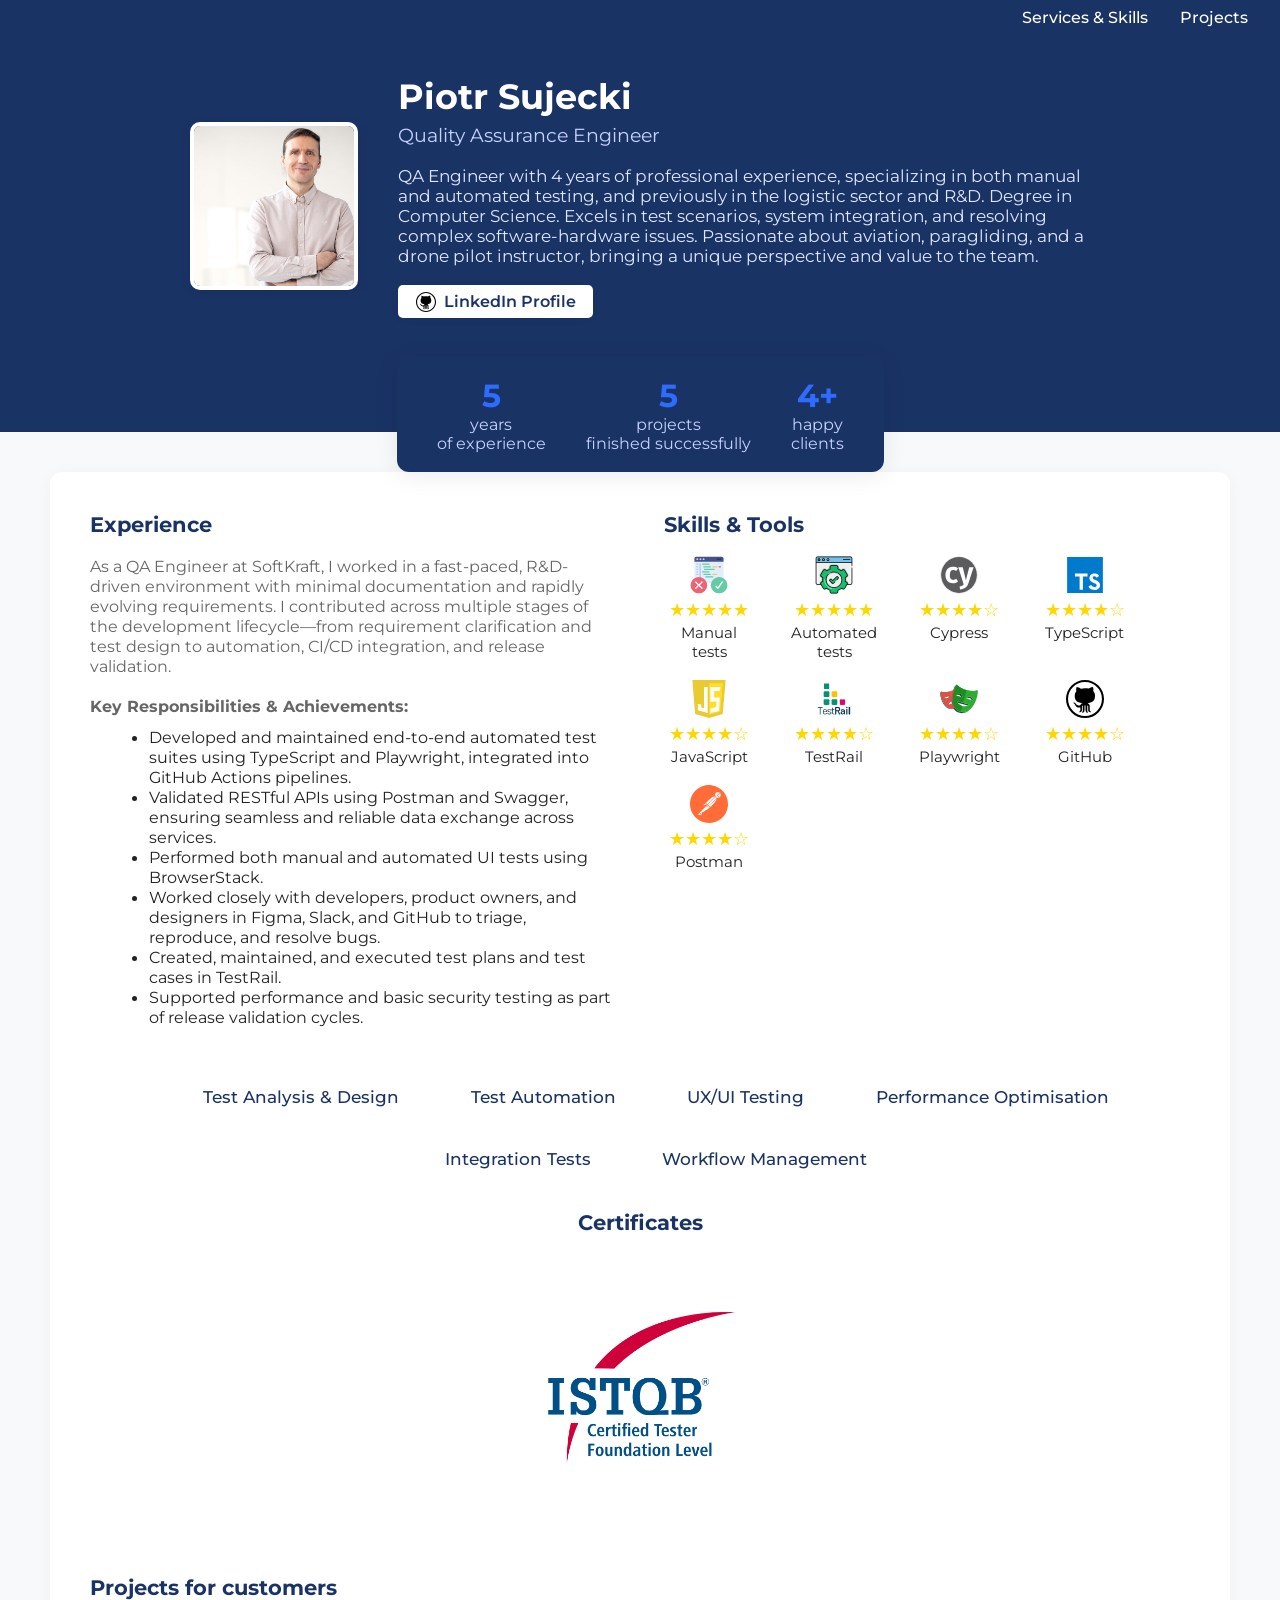
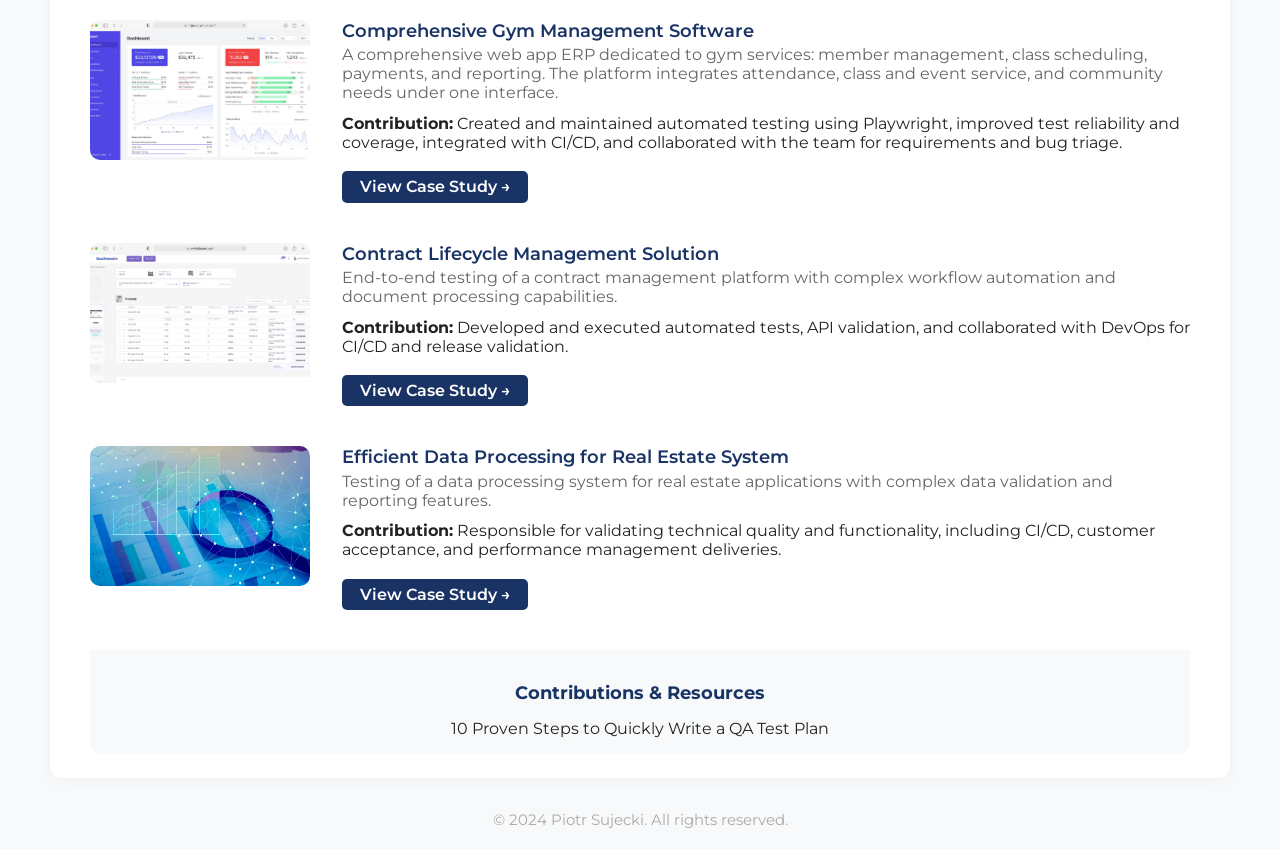
==== commit aa86e0ee: "further-refinements" ====
--- a/index.html
+++ b/index.html
@@ -47,20 +47,9 @@
         }
         .header-bar {
             display: flex;
-            justify-content: space-between;
+            justify-content: flex-end;
             align-items: center;
             padding: 0.5rem 2rem;
-        }
-        .logo {
-            font-weight: 700;
-            font-size: 1.3rem;
-            letter-spacing: 1px;
-            display: flex;
-            align-items: center;
-        }
-        .logo img {
-            height: 32px;
-            margin-right: 10px;
         }
         .nav {
             display: flex;
@@ -79,7 +68,7 @@
         .profile-section {
             background: var(--main-blue);
             color: #fff;
-            padding: 2.5rem 0 2rem 0;
+            padding: 2.5rem 0 0 0;
             display: flex;
             flex-direction: column;
             align-items: center;
@@ -149,6 +138,13 @@
             display: flex;
             gap: 2.5rem;
             margin-top: 1.2rem;
+            margin-bottom: -2.5rem;
+            position: relative;
+            z-index: 2;
+            background: var(--main-blue);
+            padding: 1.2rem 2.5rem 1.2rem 2.5rem;
+            border-radius: 12px;
+            box-shadow: 0 4px 24px rgba(0,0,0,0.08);
         }
         .stat {
             text-align: center;
@@ -169,8 +165,10 @@
             background: #fff;
             border-radius: 12px;
             box-shadow: 0 2px 16px rgba(0,0,0,0.04);
-            margin-top: -40px;
+            margin-top: 40px;
             padding: 2.5rem 2.5rem 1.5rem 2.5rem;
+            position: relative;
+            z-index: 1;
         }
         .two-col {
             display: flex;
@@ -320,16 +318,13 @@
             .two-col { flex-direction: column; gap: 2rem; }
             .project { flex-direction: column; gap: 1rem; }
             .project-img { width: 100%; height: 180px; }
+            .profile-stats { flex-direction: column; gap: 1.2rem; padding: 1.2rem; }
         }
     </style>
 </head>
 <body>
     <header class="site-header">
         <div class="header-bar">
-            <div class="logo">
-                <img src="qa-engineer_files/github.svg" alt="Soft Kraft Logo">
-                Soft Kraft
-            </div>
             <nav class="nav">
                 <a href="#skills">Services & Skills</a>
                 <a href="#projects">Projects</a>
@@ -347,20 +342,20 @@
                             <img src="qa-engineer_files/github.svg" alt="LinkedIn">LinkedIn Profile
                         </a>
                     </div>
-                    <div class="profile-stats">
-                        <div class="stat">
-                            <div class="stat-value">5</div>
-                            <div class="stat-label">years<br>of experience</div>
-                        </div>
-                        <div class="stat">
-                            <div class="stat-value">5</div>
-                            <div class="stat-label">projects<br>finished successfully</div>
-                        </div>
-                        <div class="stat">
-                            <div class="stat-value">4+</div>
-                            <div class="stat-label">happy<br>clients</div>
-                        </div>
-                    </div>
+                </div>
+            </div>
+            <div class="profile-stats">
+                <div class="stat">
+                    <div class="stat-value">5</div>
+                    <div class="stat-label">years<br>of experience</div>
+                </div>
+                <div class="stat">
+                    <div class="stat-value">5</div>
+                    <div class="stat-label">projects<br>finished successfully</div>
+                </div>
+                <div class="stat">
+                    <div class="stat-value">4+</div>
+                    <div class="stat-label">happy<br>clients</div>
                 </div>
             </div>
         </div>
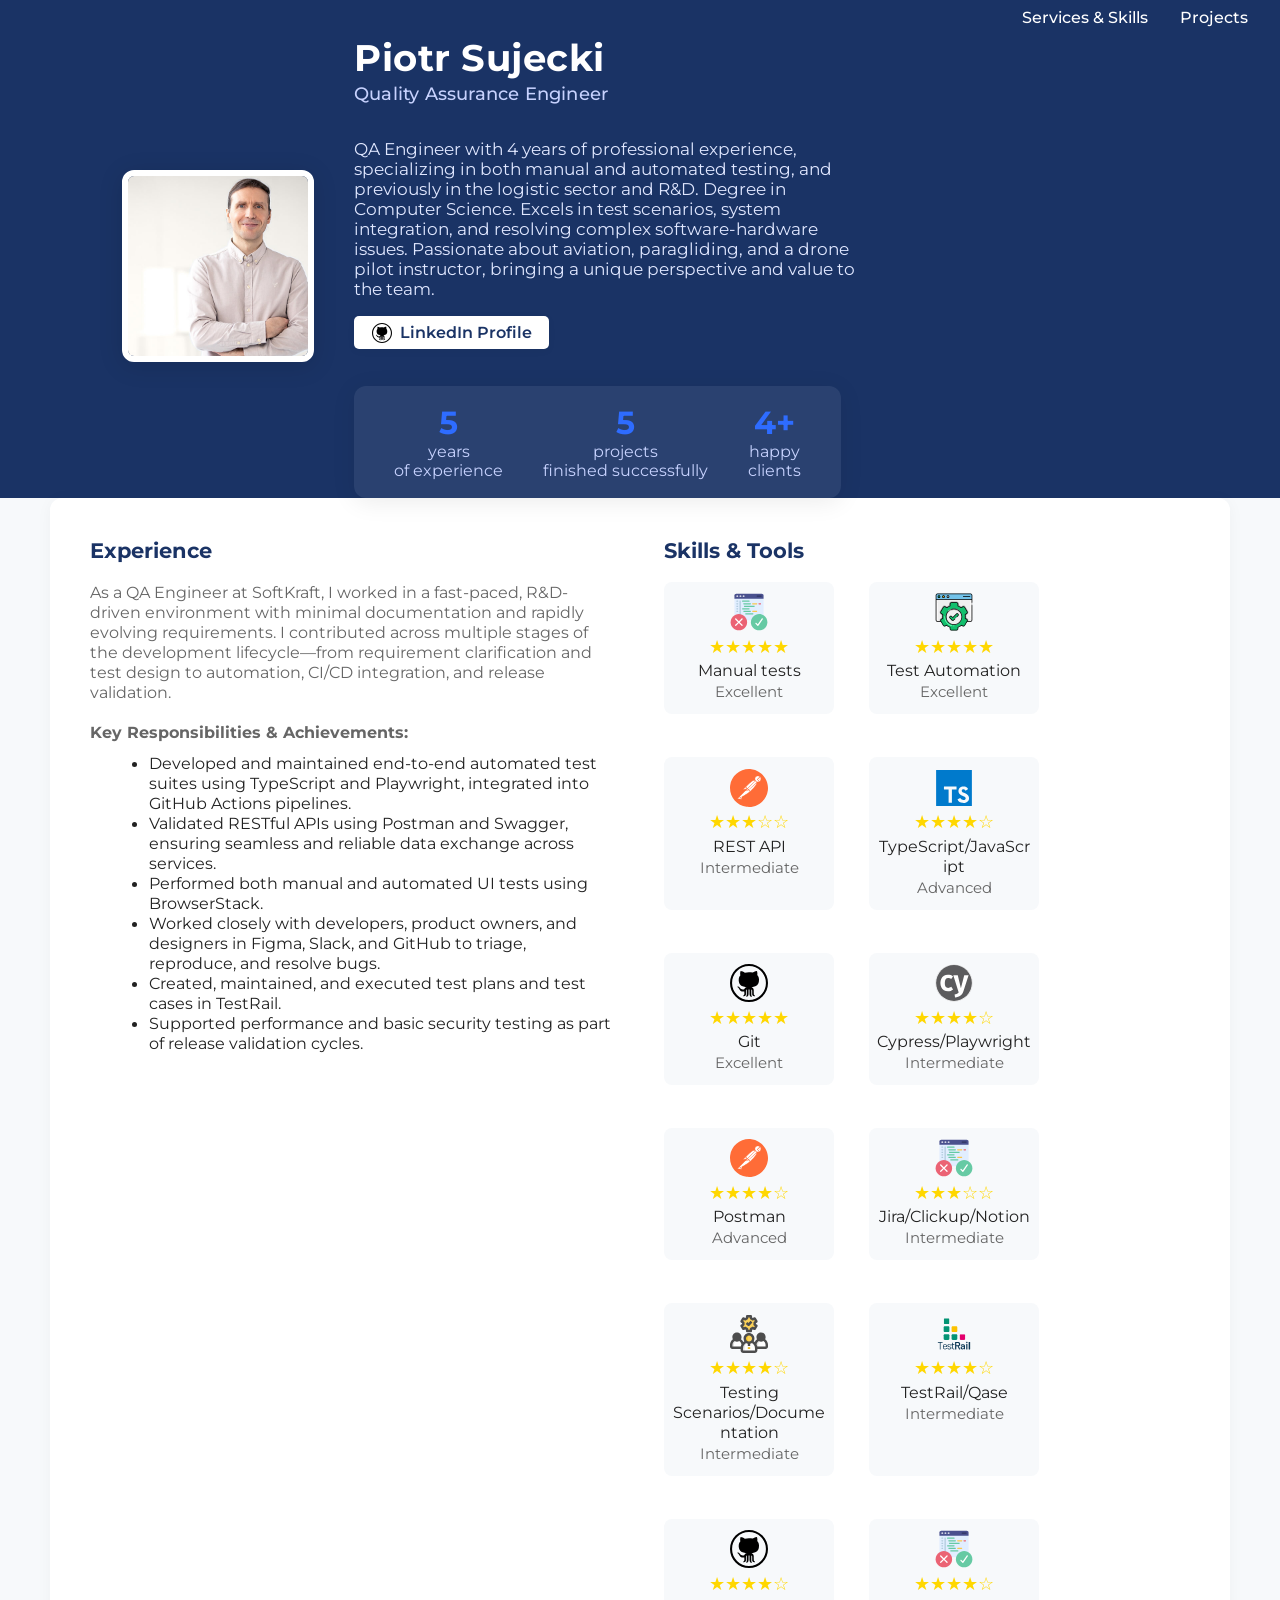
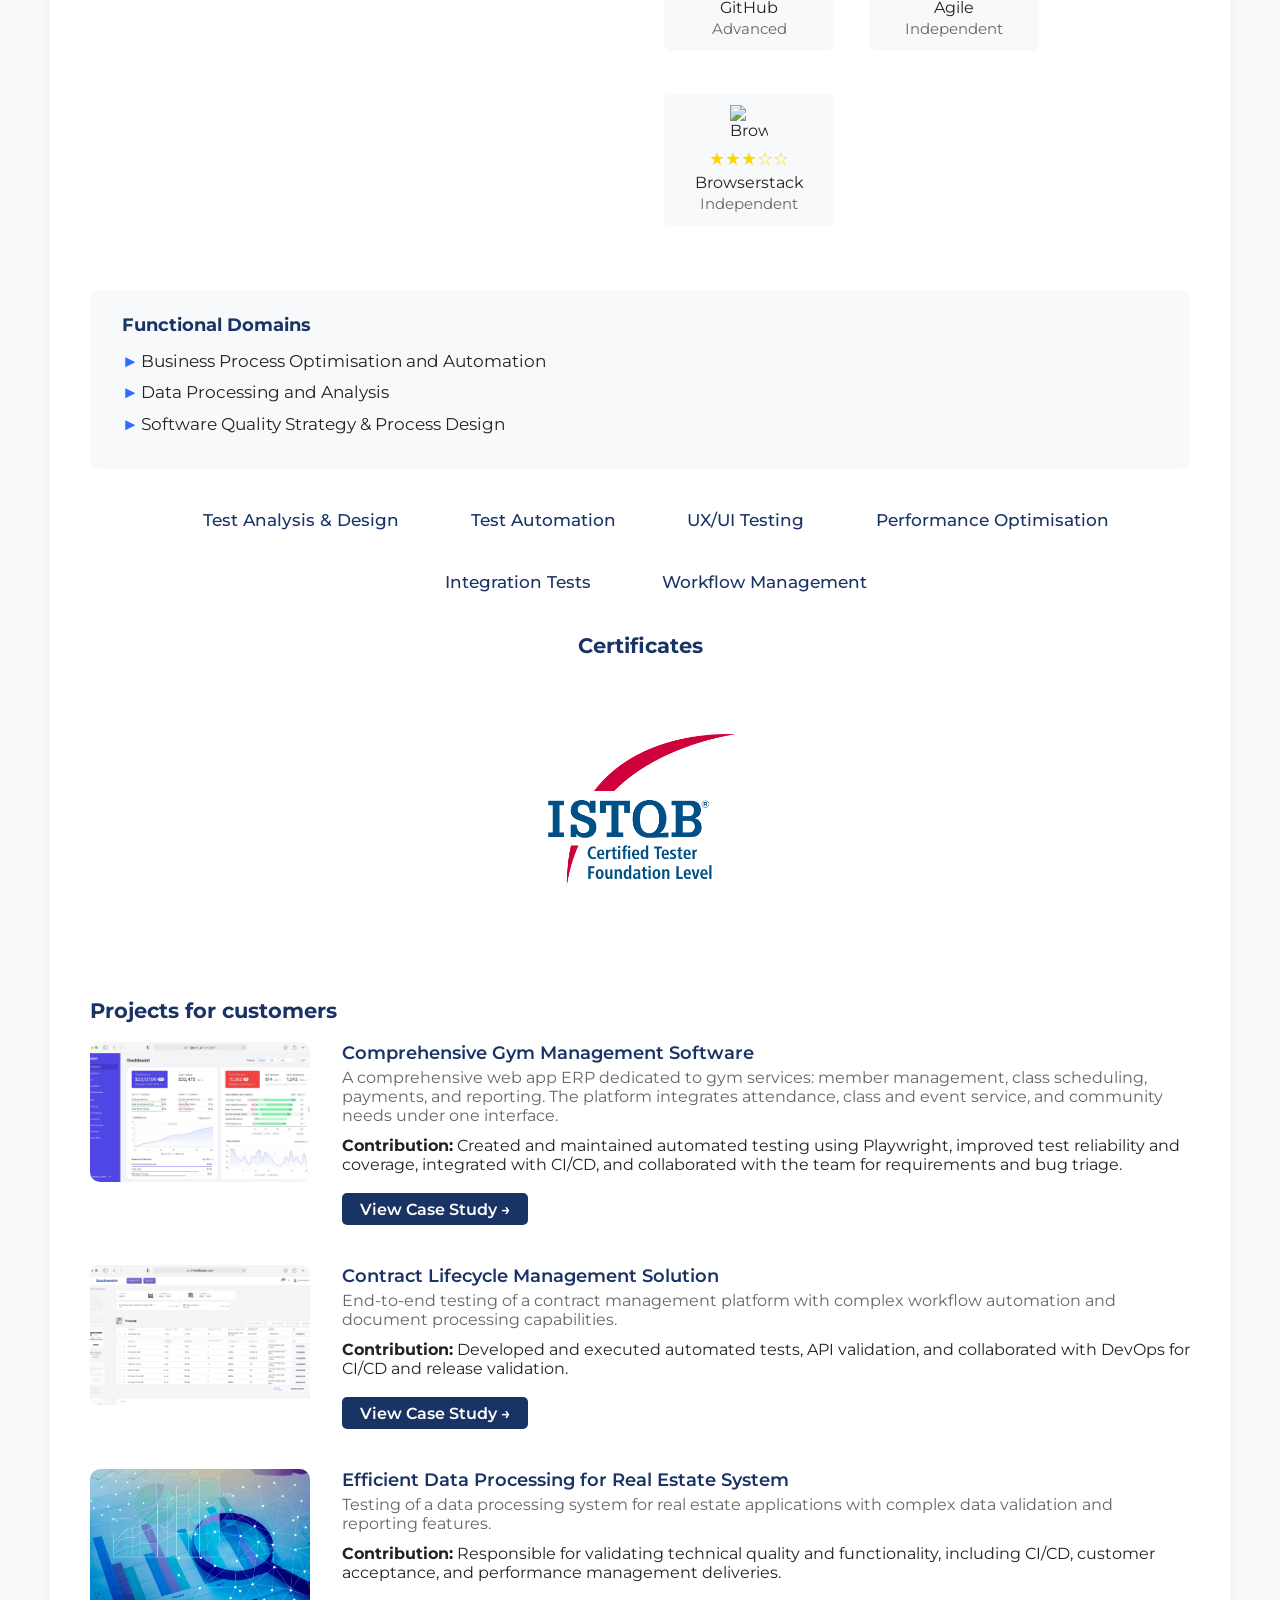
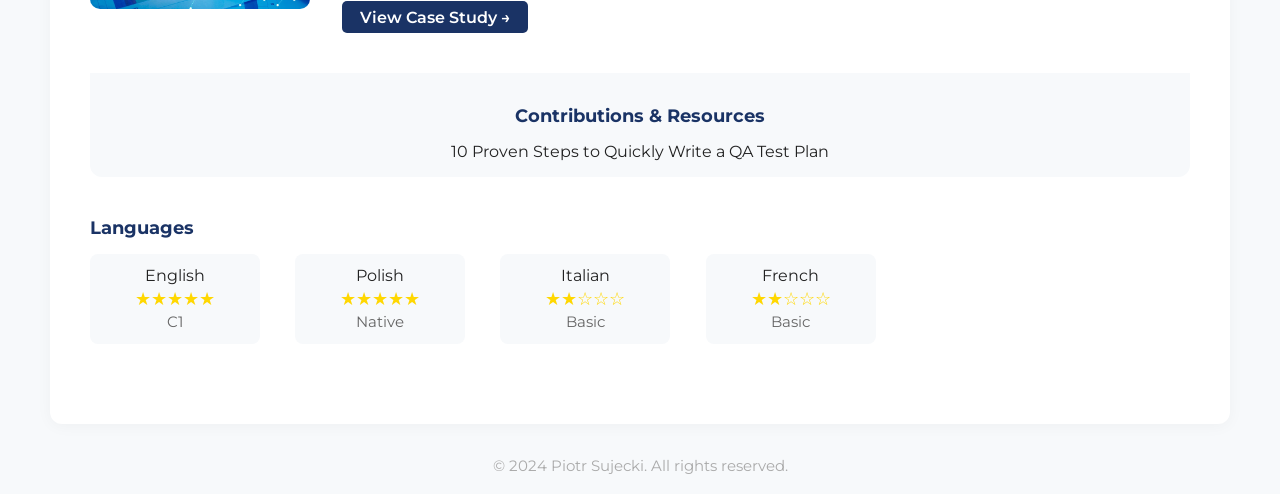
==== commit 5597ef6f: "added languages" ====
--- a/index.html
+++ b/index.html
@@ -44,6 +44,7 @@
             background: var(--main-blue);
             color: #fff;
             padding: 0;
+            min-height: 320px;
         }
         .header-bar {
             display: flex;
@@ -68,50 +69,62 @@
         .profile-section {
             background: var(--main-blue);
             color: #fff;
-            padding: 2.5rem 0 0 0;
-            display: flex;
-            flex-direction: column;
-            align-items: center;
-        }
-        .profile-row {
+            display: flex;
+            justify-content: center;
+            align-items: center;
+            min-height: 320px;
+            padding: 0 0 0 0;
+            position: relative;
+        }
+        .profile-inner {
             display: flex;
             align-items: center;
             gap: 2.5rem;
-            max-width: 900px;
+            max-width: 1100px;
             width: 100%;
         }
         .profile-photo {
-            width: 160px;
-            height: 160px;
-            border-radius: 10px;
+            width: 180px;
+            height: 180px;
+            border-radius: 12px;
             object-fit: cover;
-            border: 4px solid #fff;
-            box-shadow: 0 2px 12px rgba(0,0,0,0.08);
+            border: 6px solid #fff;
+            box-shadow: 0 4px 24px rgba(0,0,0,0.13);
+            background: #fff;
+            flex-shrink: 0;
+            margin-left: 2rem;
         }
         .profile-main {
             flex: 1;
+            display: flex;
+            flex-direction: column;
+            justify-content: center;
+            align-items: flex-start;
         }
         .profile-main h1 {
-            font-size: 2.2rem;
+            font-size: 2.3rem;
             font-weight: 700;
-            margin: 0 0 0.3rem 0;
+            margin: 0 0 0.2rem 0;
+            letter-spacing: 0.5px;
         }
         .profile-main h2 {
-            font-size: 1.2rem;
-            font-weight: 400;
-            margin: 0 0 1.2rem 0;
+            font-size: 1.1rem;
+            font-weight: 500;
+            margin: 0 0 1.1rem 0;
             color: #c7d2fe;
+            letter-spacing: 0.2px;
         }
         .profile-main p {
             font-size: 1.05rem;
             color: #e0e7ff;
-            margin-bottom: 1.2rem;
+            margin-bottom: 1.1rem;
+            max-width: 520px;
         }
         .profile-links {
             display: flex;
             align-items: center;
             gap: 1rem;
-            margin-bottom: 1.2rem;
+            margin-bottom: 1.1rem;
         }
         .linkedin-btn {
             background: #fff;
@@ -138,11 +151,11 @@
             display: flex;
             gap: 2.5rem;
             margin-top: 1.2rem;
-            margin-bottom: -2.5rem;
+            margin-bottom: 0;
             position: relative;
             z-index: 2;
-            background: var(--main-blue);
-            padding: 1.2rem 2.5rem 1.2rem 2.5rem;
+            background: rgba(255,255,255,0.07);
+            padding: 1.1rem 2.5rem 1.1rem 2.5rem;
             border-radius: 12px;
             box-shadow: 0 4px 24px rgba(0,0,0,0.08);
         }
@@ -157,6 +170,52 @@
         .stat-label {
             font-size: 1rem;
             color: #c7d2fe;
+        }
+        /* Languages Section */
+        .languages-section {
+            margin: 2.5rem 0 2rem 0;
+        }
+        .languages-title {
+            font-size: 1.1rem;
+            font-weight: 700;
+            color: var(--main-blue);
+            margin-bottom: 1rem;
+        }
+        .languages-list {
+            display: flex;
+            flex-wrap: wrap;
+            gap: 1.2rem 2.2rem;
+            justify-content: flex-start;
+        }
+        .language {
+            display: flex;
+            flex-direction: column;
+            align-items: center;
+            width: 170px;
+            min-height: 90px;
+            margin-bottom: 1.5rem;
+            background: #f7f9fb;
+            border-radius: 8px;
+            padding: 0.7rem 0.5rem 0.7rem 0.5rem;
+            box-sizing: border-box;
+        }
+        .language-label {
+            font-size: 1.02rem;
+            color: var(--text-main);
+            text-align: center;
+            word-break: break-word;
+            margin-bottom: 0.2rem;
+        }
+        .language-level {
+            font-size: 0.93rem;
+            color: var(--text-muted);
+            margin-bottom: 0.1rem;
+            text-align: center;
+        }
+        .language-stars {
+            color: #ffd700;
+            font-size: 1.1rem;
+            margin-bottom: 0.2rem;
         }
         /* Main Content */
         .main-content {
@@ -165,7 +224,7 @@
             background: #fff;
             border-radius: 12px;
             box-shadow: 0 2px 16px rgba(0,0,0,0.04);
-            margin-top: 40px;
+            margin-top: 0;
             padding: 2.5rem 2.5rem 1.5rem 2.5rem;
             position: relative;
             z-index: 1;
@@ -189,12 +248,19 @@
             display: flex;
             flex-wrap: wrap;
             gap: 1.2rem 2.2rem;
+            justify-content: flex-start;
         }
         .skill {
             display: flex;
             flex-direction: column;
             align-items: center;
-            width: 90px;
+            width: 170px;
+            min-height: 110px;
+            margin-bottom: 1.5rem;
+            background: #f7f9fb;
+            border-radius: 8px;
+            padding: 0.7rem 0.5rem 0.7rem 0.5rem;
+            box-sizing: border-box;
         }
         .skill img {
             width: 38px;
@@ -207,9 +273,48 @@
             margin-bottom: 0.2rem;
         }
         .skill-label {
-            font-size: 0.95rem;
+            font-size: 1.02rem;
             color: var(--text-main);
             text-align: center;
+            word-break: break-word;
+            margin-bottom: 0.2rem;
+        }
+        .skill-level {
+            font-size: 0.93rem;
+            color: var(--text-muted);
+            margin-bottom: 0.1rem;
+            text-align: center;
+        }
+        /* Functional Domains */
+        .functional-section {
+            margin: 2.5rem 0 2rem 0;
+            background: #f7f9fb;
+            border-radius: 10px;
+            padding: 1.5rem 2rem;
+        }
+        .functional-title {
+            font-size: 1.1rem;
+            font-weight: 700;
+            color: var(--main-blue);
+            margin-bottom: 1rem;
+        }
+        .functional-list {
+            list-style: none;
+            padding: 0;
+            margin: 0;
+            color: var(--text-main);
+            font-size: 1.05rem;
+        }
+        .functional-list li {
+            margin-bottom: 0.7rem;
+            padding-left: 1.2rem;
+            position: relative;
+        }
+        .functional-list li:before {
+            content: '\25BA';
+            color: var(--accent-blue);
+            position: absolute;
+            left: 0;
         }
         /* Services */
         .services-list {
@@ -314,11 +419,13 @@
         }
         @media (max-width: 900px) {
             .main-content { padding: 1.2rem; }
-            .profile-row { flex-direction: column; align-items: center; gap: 1.5rem; }
+            .profile-inner { flex-direction: column; align-items: center; gap: 1.5rem; }
             .two-col { flex-direction: column; gap: 2rem; }
             .project { flex-direction: column; gap: 1rem; }
             .project-img { width: 100%; height: 180px; }
             .profile-stats { flex-direction: column; gap: 1.2rem; padding: 1.2rem; }
+            .skills-list { justify-content: center; }
+            .skill { width: 90vw; max-width: 320px; }
         }
     </style>
 </head>
@@ -331,7 +438,7 @@
             </nav>
         </div>
         <div class="profile-section">
-            <div class="profile-row">
+            <div class="profile-inner">
                 <img src="qa-engineer_files/piotr-sujecki.jpg" alt="Piotr Sujecki" class="profile-photo">
                 <div class="profile-main">
                     <h1>Piotr Sujecki</h1>
@@ -342,20 +449,20 @@
                             <img src="qa-engineer_files/github.svg" alt="LinkedIn">LinkedIn Profile
                         </a>
                     </div>
-                </div>
-            </div>
-            <div class="profile-stats">
-                <div class="stat">
-                    <div class="stat-value">5</div>
-                    <div class="stat-label">years<br>of experience</div>
-                </div>
-                <div class="stat">
-                    <div class="stat-value">5</div>
-                    <div class="stat-label">projects<br>finished successfully</div>
-                </div>
-                <div class="stat">
-                    <div class="stat-value">4+</div>
-                    <div class="stat-label">happy<br>clients</div>
+                    <div class="profile-stats">
+                        <div class="stat">
+                            <div class="stat-value">5</div>
+                            <div class="stat-label">years<br>of experience</div>
+                        </div>
+                        <div class="stat">
+                            <div class="stat-value">5</div>
+                            <div class="stat-label">projects<br>finished successfully</div>
+                        </div>
+                        <div class="stat">
+                            <div class="stat-value">4+</div>
+                            <div class="stat-label">happy<br>clients</div>
+                        </div>
+                    </div>
                 </div>
             </div>
         </div>
@@ -380,17 +487,29 @@
             <div class="col">
                 <div class="section-title">Skills & Tools</div>
                 <div class="skills-list">
-                    <div class="skill"><img src="qa-engineer_files/manual-tests.svg" alt="Manual Tests"><span class="stars">★★★★★</span><span class="skill-label">Manual tests</span></div>
-                    <div class="skill"><img src="qa-engineer_files/automated-tests.svg" alt="Automated Tests"><span class="stars">★★★★★</span><span class="skill-label">Automated tests</span></div>
-                    <div class="skill"><img src="qa-engineer_files/cypress.svg" alt="Cypress"><span class="stars">★★★★☆</span><span class="skill-label">Cypress</span></div>
-                    <div class="skill"><img src="qa-engineer_files/typescript.svg" alt="TypeScript"><span class="stars">★★★★☆</span><span class="skill-label">TypeScript</span></div>
-                    <div class="skill"><img src="qa-engineer_files/javascript.svg" alt="JavaScript"><span class="stars">★★★★☆</span><span class="skill-label">JavaScript</span></div>
-                    <div class="skill"><img src="qa-engineer_files/testrail.svg" alt="TestRail"><span class="stars">★★★★☆</span><span class="skill-label">TestRail</span></div>
-                    <div class="skill"><img src="qa-engineer_files/playwright.svg" alt="Playwright"><span class="stars">★★★★☆</span><span class="skill-label">Playwright</span></div>
-                    <div class="skill"><img src="qa-engineer_files/github.svg" alt="GitHub"><span class="stars">★★★★☆</span><span class="skill-label">GitHub</span></div>
-                    <div class="skill"><img src="qa-engineer_files/postman.svg" alt="Postman"><span class="stars">★★★★☆</span><span class="skill-label">Postman</span></div>
-                </div>
-            </div>
+                    <div class="skill"><img src="qa-engineer_files/manual-tests.svg" alt="Manual Tests"><span class="stars">★★★★★</span><span class="skill-label">Manual tests</span><span class="skill-level">Excellent</span></div>
+                    <div class="skill"><img src="qa-engineer_files/automated-tests.svg" alt="Automated Tests"><span class="stars">★★★★★</span><span class="skill-label">Test Automation</span><span class="skill-level">Excellent</span></div>
+                    <div class="skill"><img src="qa-engineer_files/postman.svg" alt="REST API"><span class="stars">★★★☆☆</span><span class="skill-label">REST API</span><span class="skill-level">Intermediate</span></div>
+                    <div class="skill"><img src="qa-engineer_files/typescript.svg" alt="TypeScript"><span class="stars">★★★★☆</span><span class="skill-label">TypeScript/JavaScript</span><span class="skill-level">Advanced</span></div>
+                    <div class="skill"><img src="qa-engineer_files/github.svg" alt="Git"><span class="stars">★★★★★</span><span class="skill-label">Git</span><span class="skill-level">Excellent</span></div>
+                    <div class="skill"><img src="qa-engineer_files/cypress.svg" alt="Cypress"><span class="stars">★★★★☆</span><span class="skill-label">Cypress/Playwright</span><span class="skill-level">Intermediate</span></div>
+                    <div class="skill"><img src="qa-engineer_files/postman.svg" alt="Postman"><span class="stars">★★★★☆</span><span class="skill-label">Postman</span><span class="skill-level">Advanced</span></div>
+                    <div class="skill"><img src="qa-engineer_files/manual-tests.svg" alt="Jira"><span class="stars">★★★☆☆</span><span class="skill-label">Jira/Clickup/Notion</span><span class="skill-level">Intermediate</span></div>
+                    <div class="skill"><img src="qa-engineer_files/building-testing-scenarios.svg" alt="Testing Scenarios"><span class="stars">★★★★☆</span><span class="skill-label">Testing Scenarios/Documentation</span><span class="skill-level">Intermediate</span></div>
+                    <div class="skill"><img src="qa-engineer_files/testrail.svg" alt="TestRail"><span class="stars">★★★★☆</span><span class="skill-label">TestRail/Qase</span><span class="skill-level">Intermediate</span></div>
+                    <div class="skill"><img src="qa-engineer_files/github.svg" alt="GitHub"><span class="stars">★★★★☆</span><span class="skill-label">GitHub</span><span class="skill-level">Advanced</span></div>
+                    <div class="skill"><img src="qa-engineer_files/manual-tests.svg" alt="Agile"><span class="stars">★★★★☆</span><span class="skill-label">Agile</span><span class="skill-level">Independent</span></div>
+                    <div class="skill"><img src="qa-engineer_files/browserstack.svg" alt="Browserstack"><span class="stars">★★★☆☆</span><span class="skill-label">Browserstack</span><span class="skill-level">Independent</span></div>
+                </div>
+            </div>
+        </div>
+        <div class="functional-section">
+            <div class="functional-title">Functional Domains</div>
+            <ul class="functional-list">
+                <li>Business Process Optimisation and Automation</li>
+                <li>Data Processing and Analysis</li>
+                <li>Software Quality Strategy &amp; Process Design</li>
+            </ul>
         </div>
         <div class="services-list">
             <div class="service"><img src="qa-engineer_files/revisit.svg" alt="Check">Test Analysis & Design</div>
@@ -438,6 +557,31 @@
             <div class="contrib-title">Contributions & Resources</div>
             <div>10 Proven Steps to Quickly Write a QA Test Plan</div>
         </div>
+        <div class="languages-section">
+            <div class="languages-title">Languages</div>
+            <div class="languages-list">
+                <div class="language">
+                    <span class="language-label">English</span>
+                    <span class="language-stars">★★★★★</span>
+                    <span class="language-level">C1</span>
+                </div>
+                <div class="language">
+                    <span class="language-label">Polish</span>
+                    <span class="language-stars">★★★★★</span>
+                    <span class="language-level">Native</span>
+                </div>
+                <div class="language">
+                    <span class="language-label">Italian</span>
+                    <span class="language-stars">★★☆☆☆</span>
+                    <span class="language-level">Basic</span>
+                </div>
+                <div class="language">
+                    <span class="language-label">French</span>
+                    <span class="language-stars">★★☆☆☆</span>
+                    <span class="language-level">Basic</span>
+                </div>
+            </div>
+        </div>
     </main>
     <footer class="site-footer">
         &copy; 2024 Piotr Sujecki. All rights reserved.
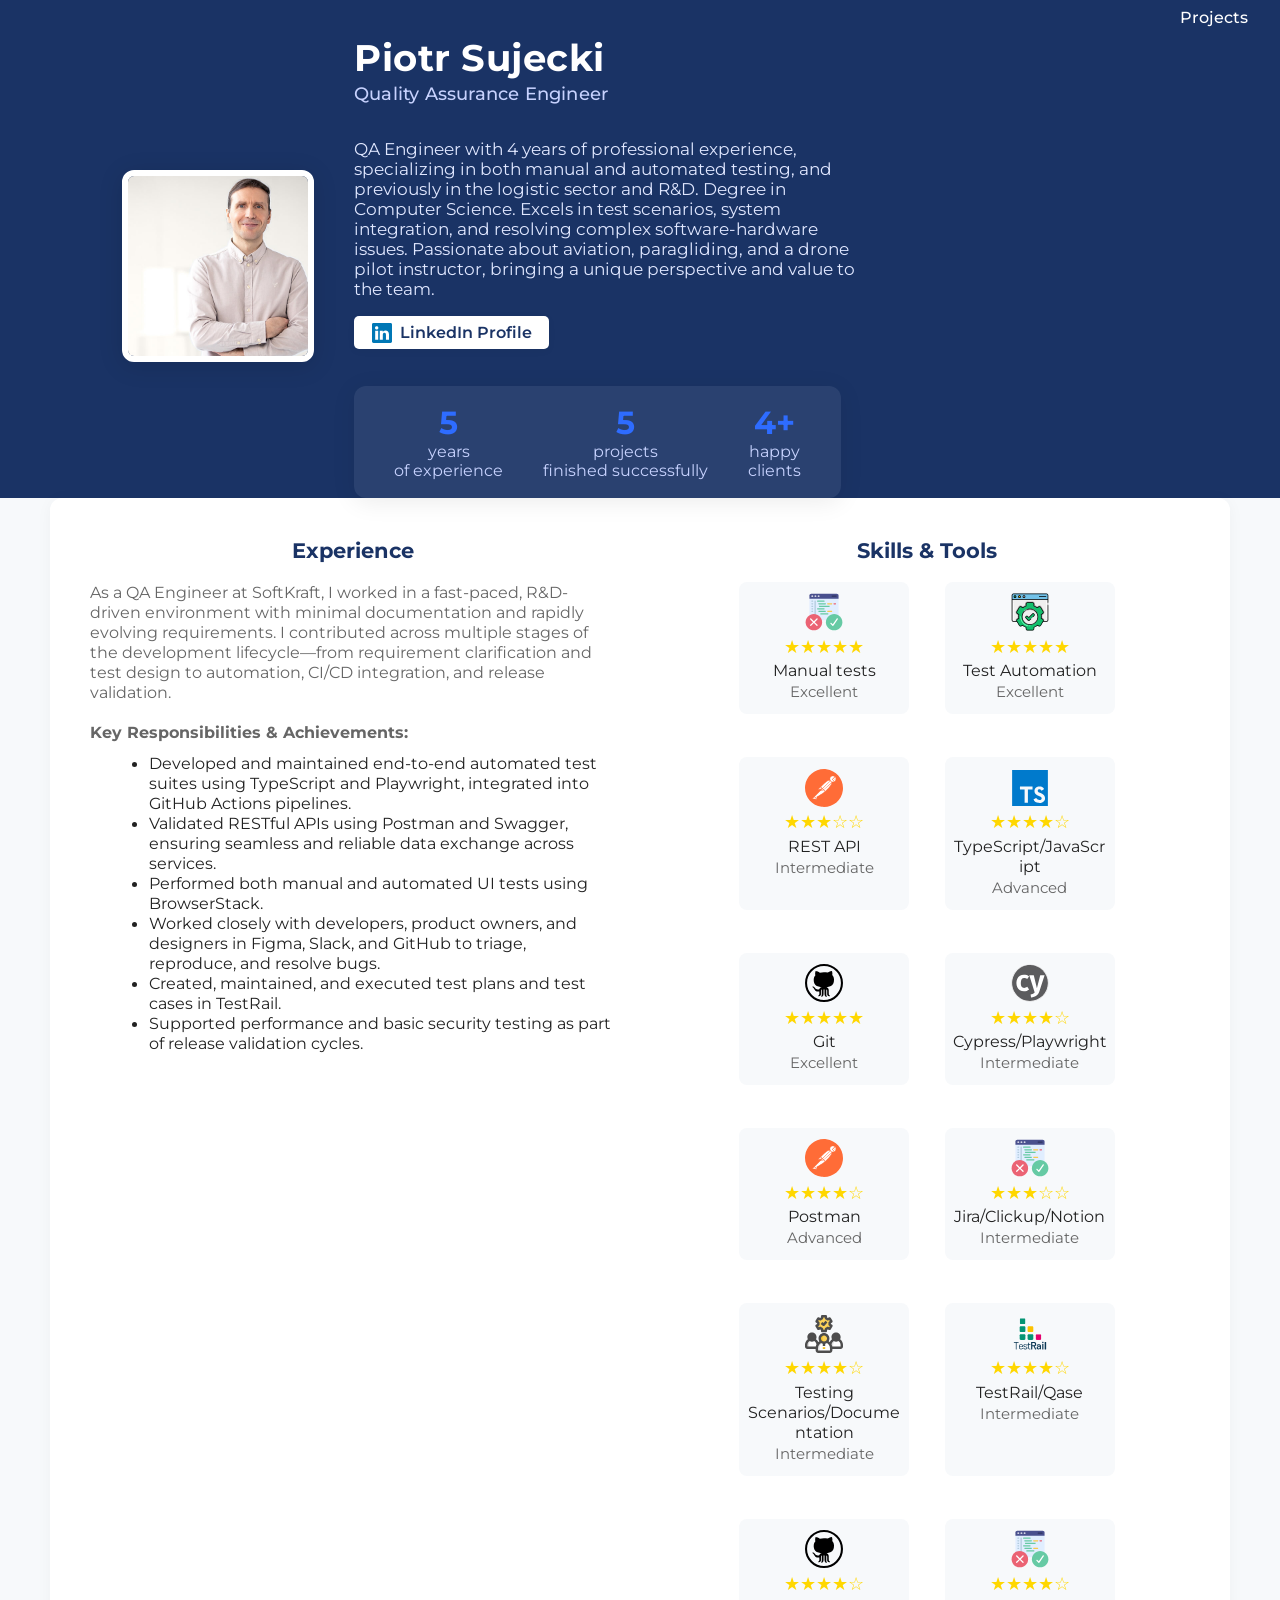
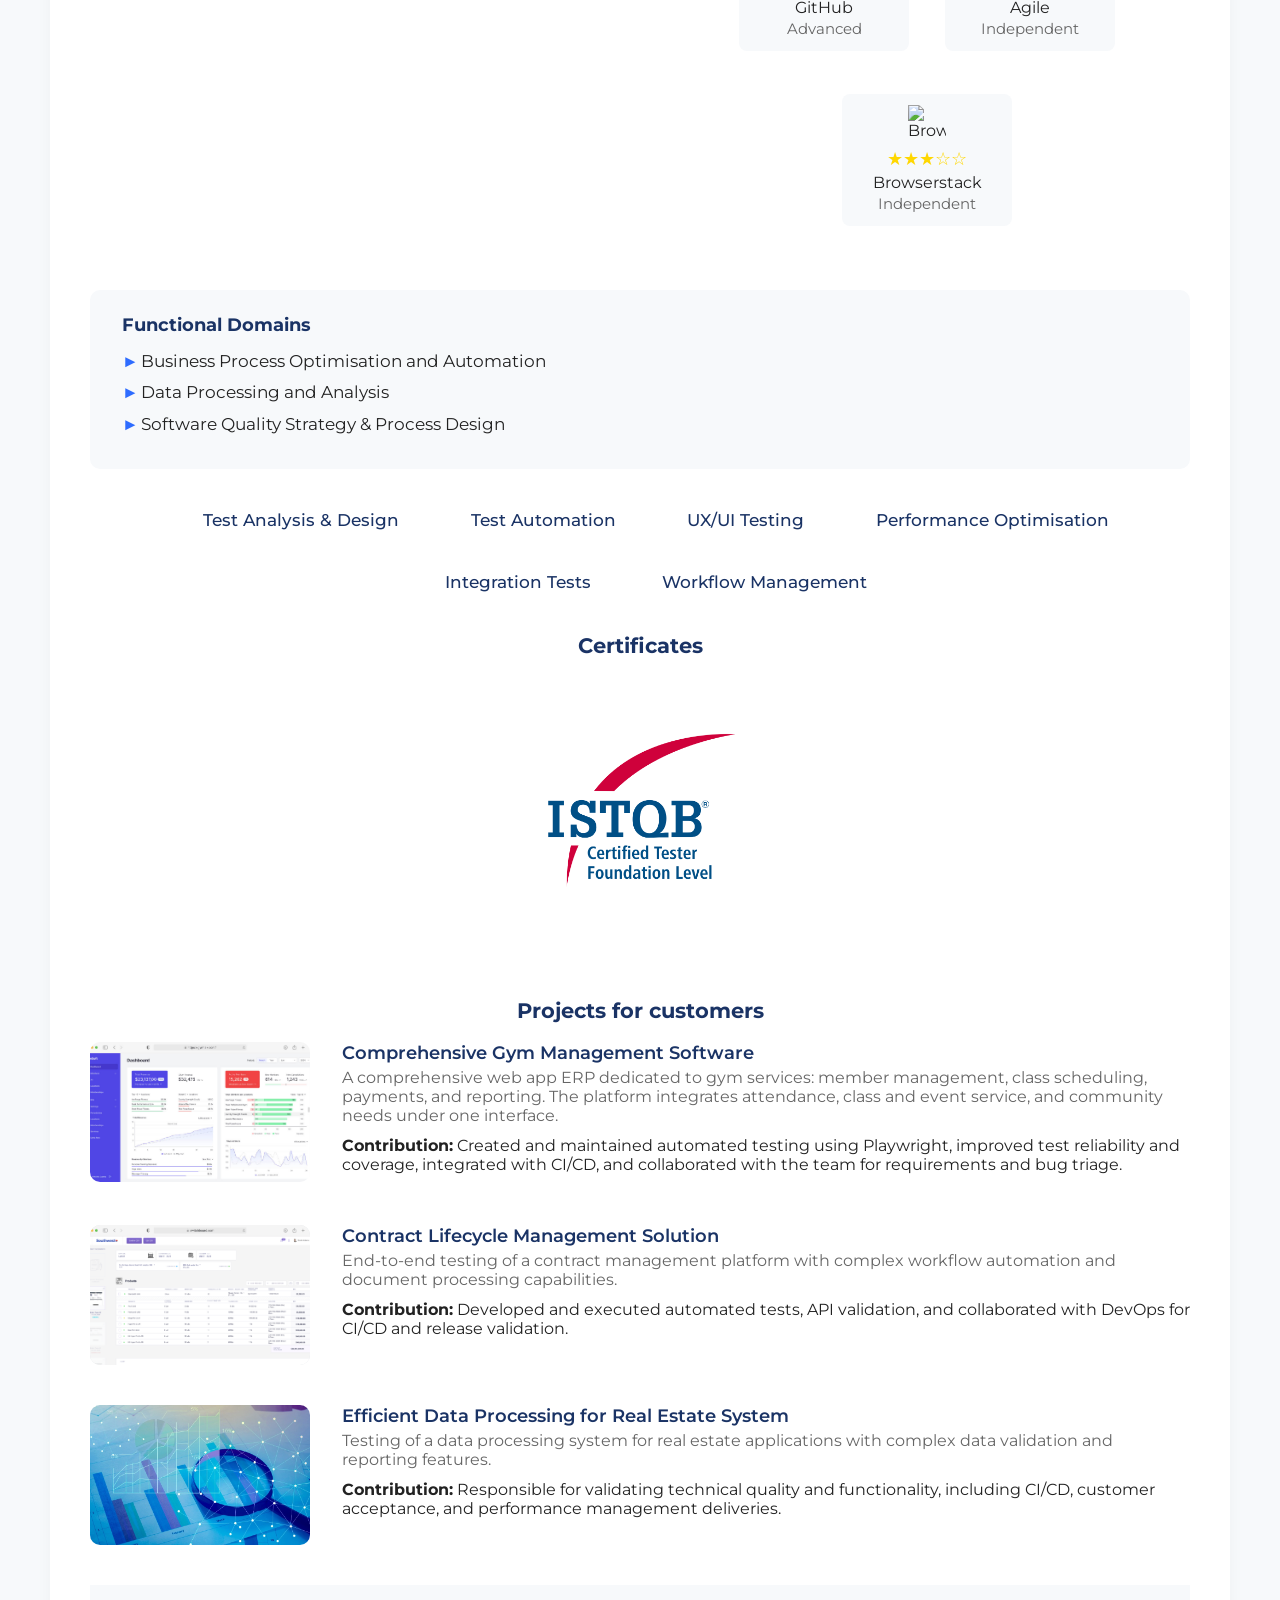
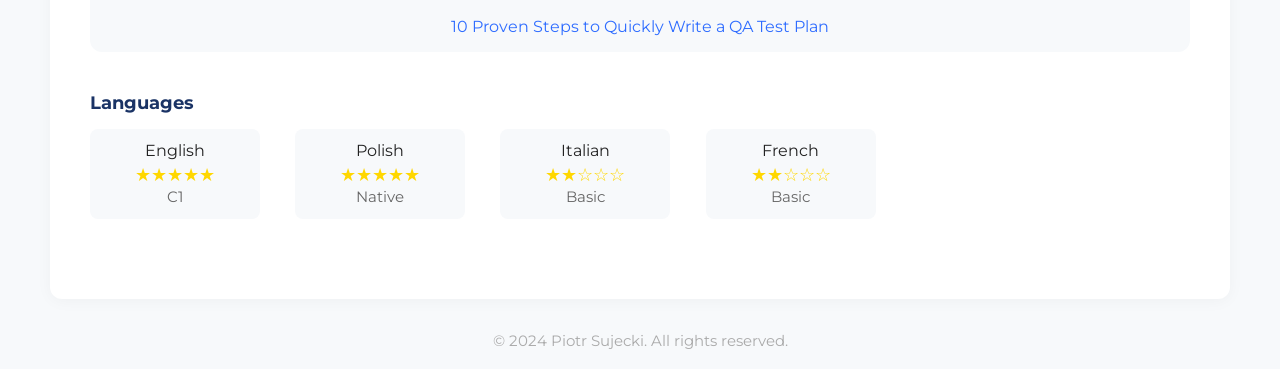
==== commit 5f5b9dff: "refinments" ====
--- a/index.html
+++ b/index.html
@@ -242,13 +242,14 @@
             font-weight: 700;
             margin-bottom: 1.2rem;
             color: var(--main-blue);
+            text-align: center;
         }
         /* Skills & Tools */
         .skills-list {
             display: flex;
             flex-wrap: wrap;
             gap: 1.2rem 2.2rem;
-            justify-content: flex-start;
+            justify-content: center;
         }
         .skill {
             display: flex;
@@ -433,7 +434,6 @@
     <header class="site-header">
         <div class="header-bar">
             <nav class="nav">
-                <a href="#skills">Services & Skills</a>
                 <a href="#projects">Projects</a>
             </nav>
         </div>
@@ -446,7 +446,7 @@
                     <p>QA Engineer with 4 years of professional experience, specializing in both manual and automated testing, and previously in the logistic sector and R&D. Degree in Computer Science. Excels in test scenarios, system integration, and resolving complex software-hardware issues. Passionate about aviation, paragliding, and a drone pilot instructor, bringing a unique perspective and value to the team.</p>
                     <div class="profile-links">
                         <a href="https://www.linkedin.com/in/piotr-sujecki-qa" class="linkedin-btn" target="_blank">
-                            <img src="qa-engineer_files/github.svg" alt="LinkedIn">LinkedIn Profile
+                            <img src="qa-engineer_files/linkedin.svg" alt="LinkedIn">LinkedIn Profile
                         </a>
                     </div>
                     <div class="profile-stats">
@@ -531,7 +531,6 @@
                     <div class="project-title">Comprehensive Gym Management Software</div>
                     <div class="project-desc">A comprehensive web app ERP dedicated to gym services: member management, class scheduling, payments, and reporting. The platform integrates attendance, class and event service, and community needs under one interface.</div>
                     <div class="project-contrib"><b>Contribution:</b> Created and maintained automated testing using Playwright, improved test reliability and coverage, integrated with CI/CD, and collaborated with the team for requirements and bug triage.</div>
-                    <a href="#" class="case-btn">View Case Study →</a>
                 </div>
             </div>
             <div class="project">
@@ -540,7 +539,6 @@
                     <div class="project-title">Contract Lifecycle Management Solution</div>
                     <div class="project-desc">End-to-end testing of a contract management platform with complex workflow automation and document processing capabilities.</div>
                     <div class="project-contrib"><b>Contribution:</b> Developed and executed automated tests, API validation, and collaborated with DevOps for CI/CD and release validation.</div>
-                    <a href="#" class="case-btn">View Case Study →</a>
                 </div>
             </div>
             <div class="project">
@@ -549,13 +547,16 @@
                     <div class="project-title">Efficient Data Processing for Real Estate System</div>
                     <div class="project-desc">Testing of a data processing system for real estate applications with complex data validation and reporting features.</div>
                     <div class="project-contrib"><b>Contribution:</b> Responsible for validating technical quality and functionality, including CI/CD, customer acceptance, and performance management deliveries.</div>
-                    <a href="#" class="case-btn">View Case Study →</a>
                 </div>
             </div>
         </div>
         <div class="contrib-section">
-            <div class="contrib-title">Contributions & Resources</div>
-            <div>10 Proven Steps to Quickly Write a QA Test Plan</div>
+            <div>
+                <a href="https://www.softkraft.co/qa-test-plan/" target="_blank" rel="noopener">
+                    10 Proven Steps to Quickly Write a QA Test Plan
+                </a>
+            </div>
+            
         </div>
         <div class="languages-section">
             <div class="languages-title">Languages</div>
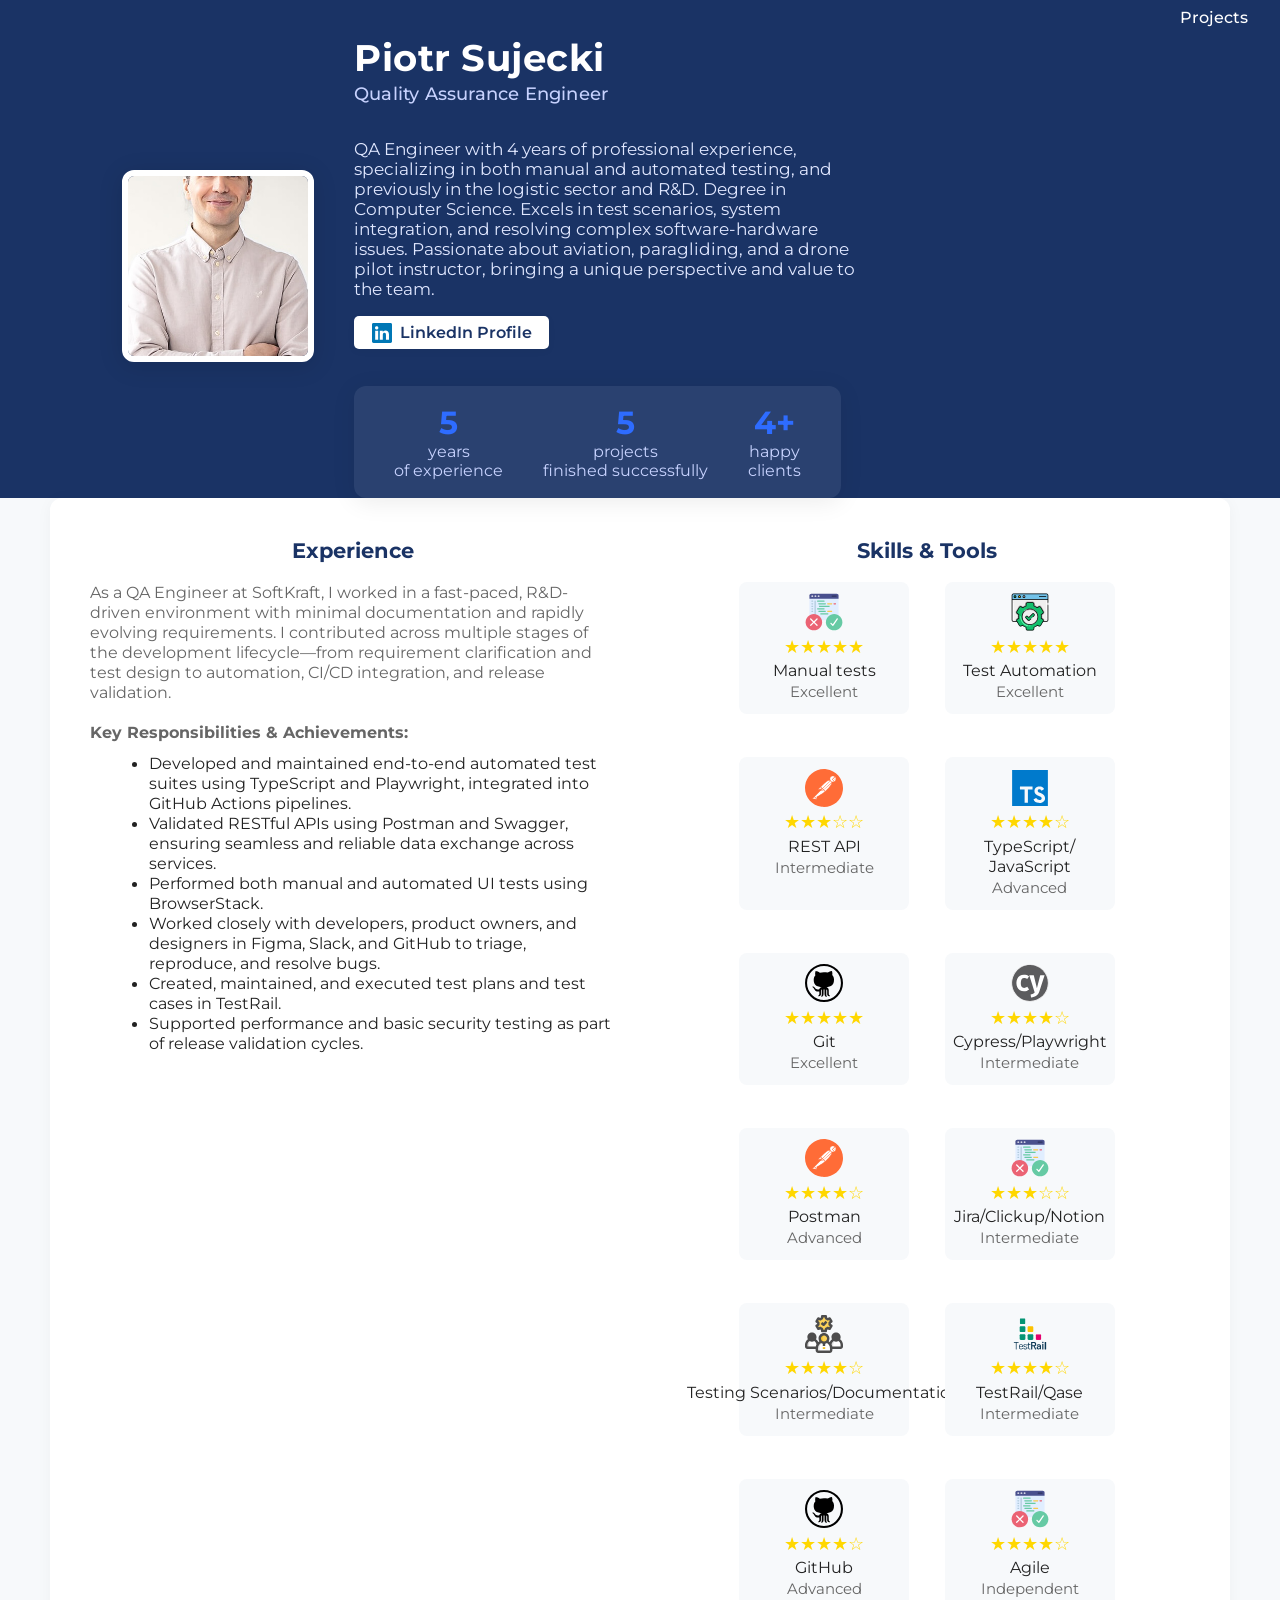
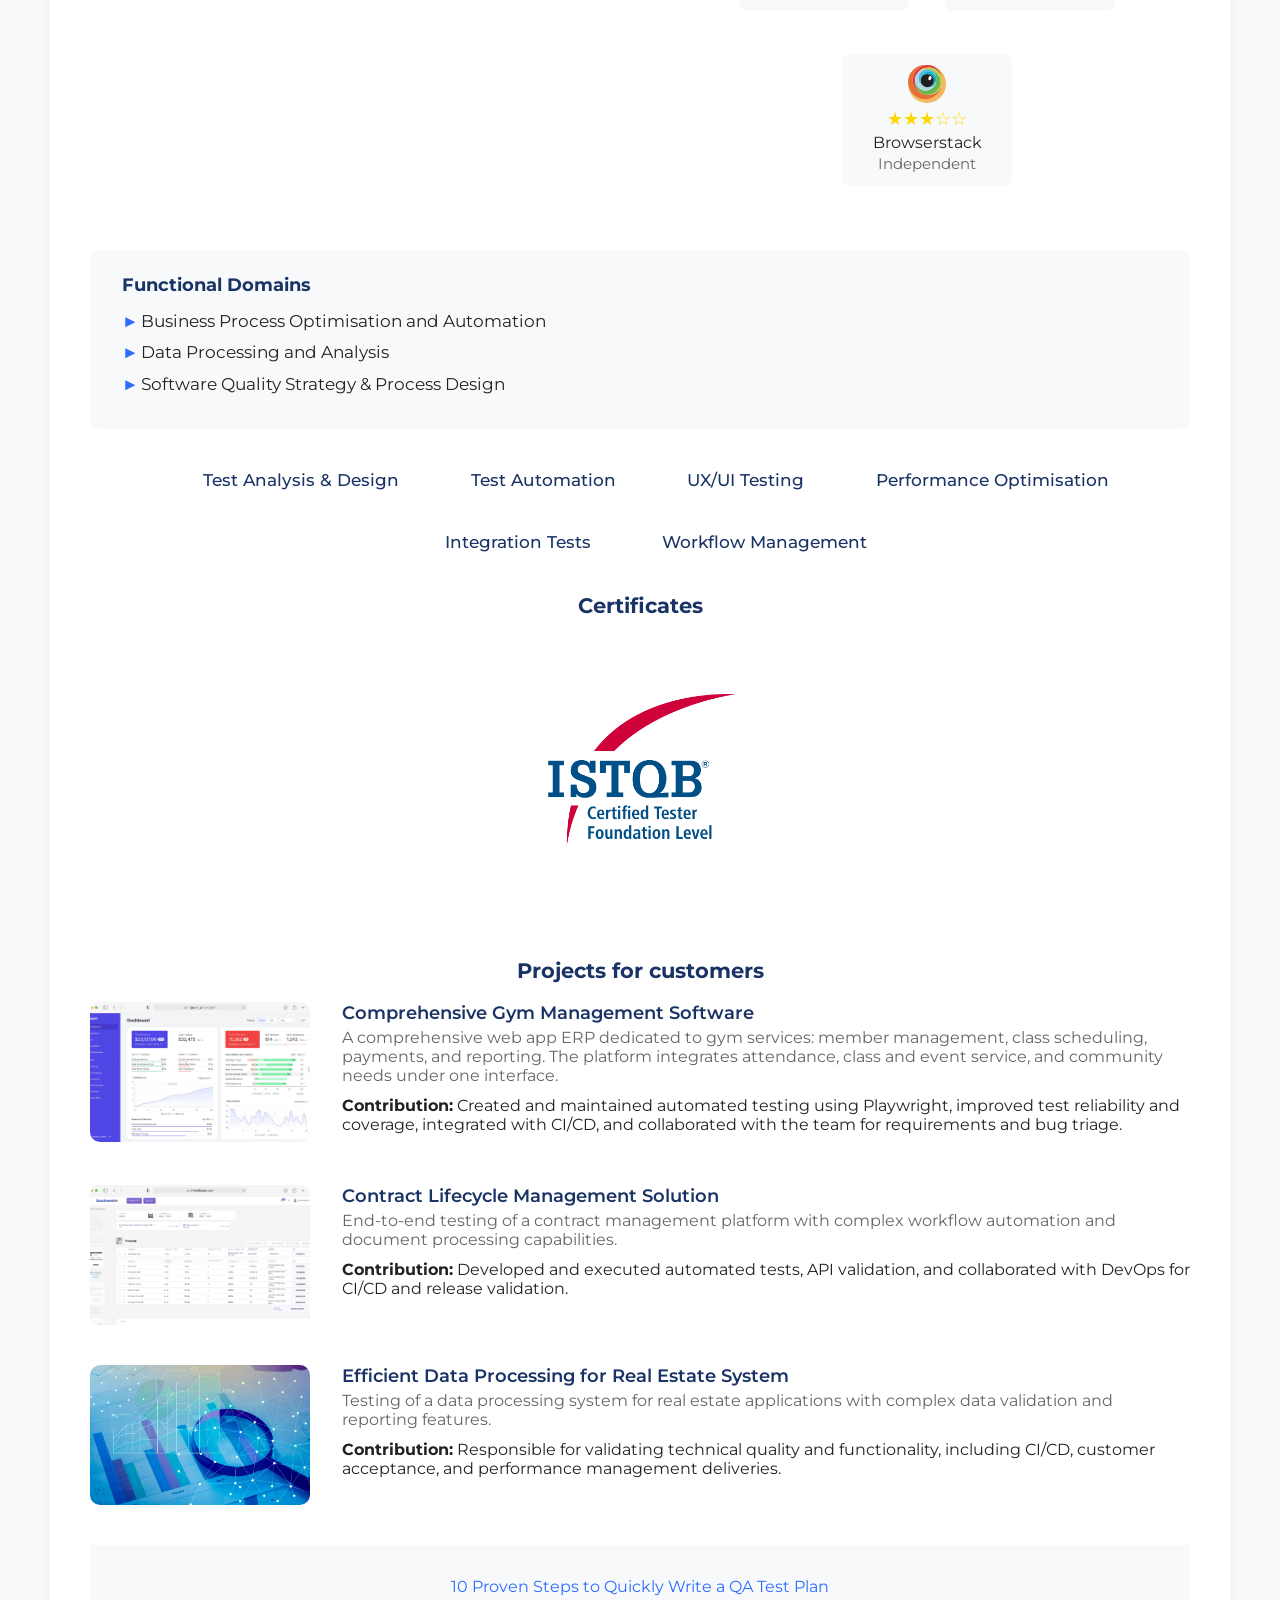
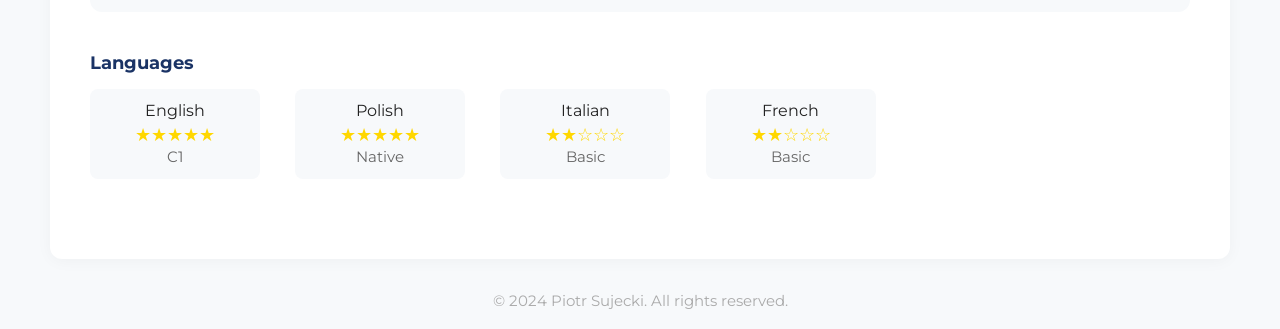
==== commit d333265e: "Update skill display formatting and replace profile image" ====
--- a/index.html
+++ b/index.html
@@ -277,7 +277,8 @@
             font-size: 1.02rem;
             color: var(--text-main);
             text-align: center;
-            word-break: break-word;
+            word-break: keep-all;
+            white-space: nowrap;
             margin-bottom: 0.2rem;
         }
         .skill-level {
@@ -490,9 +491,9 @@
                     <div class="skill"><img src="qa-engineer_files/manual-tests.svg" alt="Manual Tests"><span class="stars">★★★★★</span><span class="skill-label">Manual tests</span><span class="skill-level">Excellent</span></div>
                     <div class="skill"><img src="qa-engineer_files/automated-tests.svg" alt="Automated Tests"><span class="stars">★★★★★</span><span class="skill-label">Test Automation</span><span class="skill-level">Excellent</span></div>
                     <div class="skill"><img src="qa-engineer_files/postman.svg" alt="REST API"><span class="stars">★★★☆☆</span><span class="skill-label">REST API</span><span class="skill-level">Intermediate</span></div>
-                    <div class="skill"><img src="qa-engineer_files/typescript.svg" alt="TypeScript"><span class="stars">★★★★☆</span><span class="skill-label">TypeScript/JavaScript</span><span class="skill-level">Advanced</span></div>
+                    <div class="skill"><img src="qa-engineer_files/typescript.svg" alt="TypeScript"><span class="stars">★★★★☆</span><span class="skill-label">TypeScript/<wbr>JavaScript</span><span class="skill-level">Advanced</span></div>
                     <div class="skill"><img src="qa-engineer_files/github.svg" alt="Git"><span class="stars">★★★★★</span><span class="skill-label">Git</span><span class="skill-level">Excellent</span></div>
-                    <div class="skill"><img src="qa-engineer_files/cypress.svg" alt="Cypress"><span class="stars">★★★★☆</span><span class="skill-label">Cypress/Playwright</span><span class="skill-level">Intermediate</span></div>
+                    <div class="skill"><img src="qa-engineer_files/cypress.svg" alt="Cypress"><span class="stars">★★★★☆</span><span class="skill-label">Cypress/<wbr>Playwright</span><span class="skill-level">Intermediate</span></div>
                     <div class="skill"><img src="qa-engineer_files/postman.svg" alt="Postman"><span class="stars">★★★★☆</span><span class="skill-label">Postman</span><span class="skill-level">Advanced</span></div>
                     <div class="skill"><img src="qa-engineer_files/manual-tests.svg" alt="Jira"><span class="stars">★★★☆☆</span><span class="skill-label">Jira/Clickup/Notion</span><span class="skill-level">Intermediate</span></div>
                     <div class="skill"><img src="qa-engineer_files/building-testing-scenarios.svg" alt="Testing Scenarios"><span class="stars">★★★★☆</span><span class="skill-label">Testing Scenarios/Documentation</span><span class="skill-level">Intermediate</span></div>
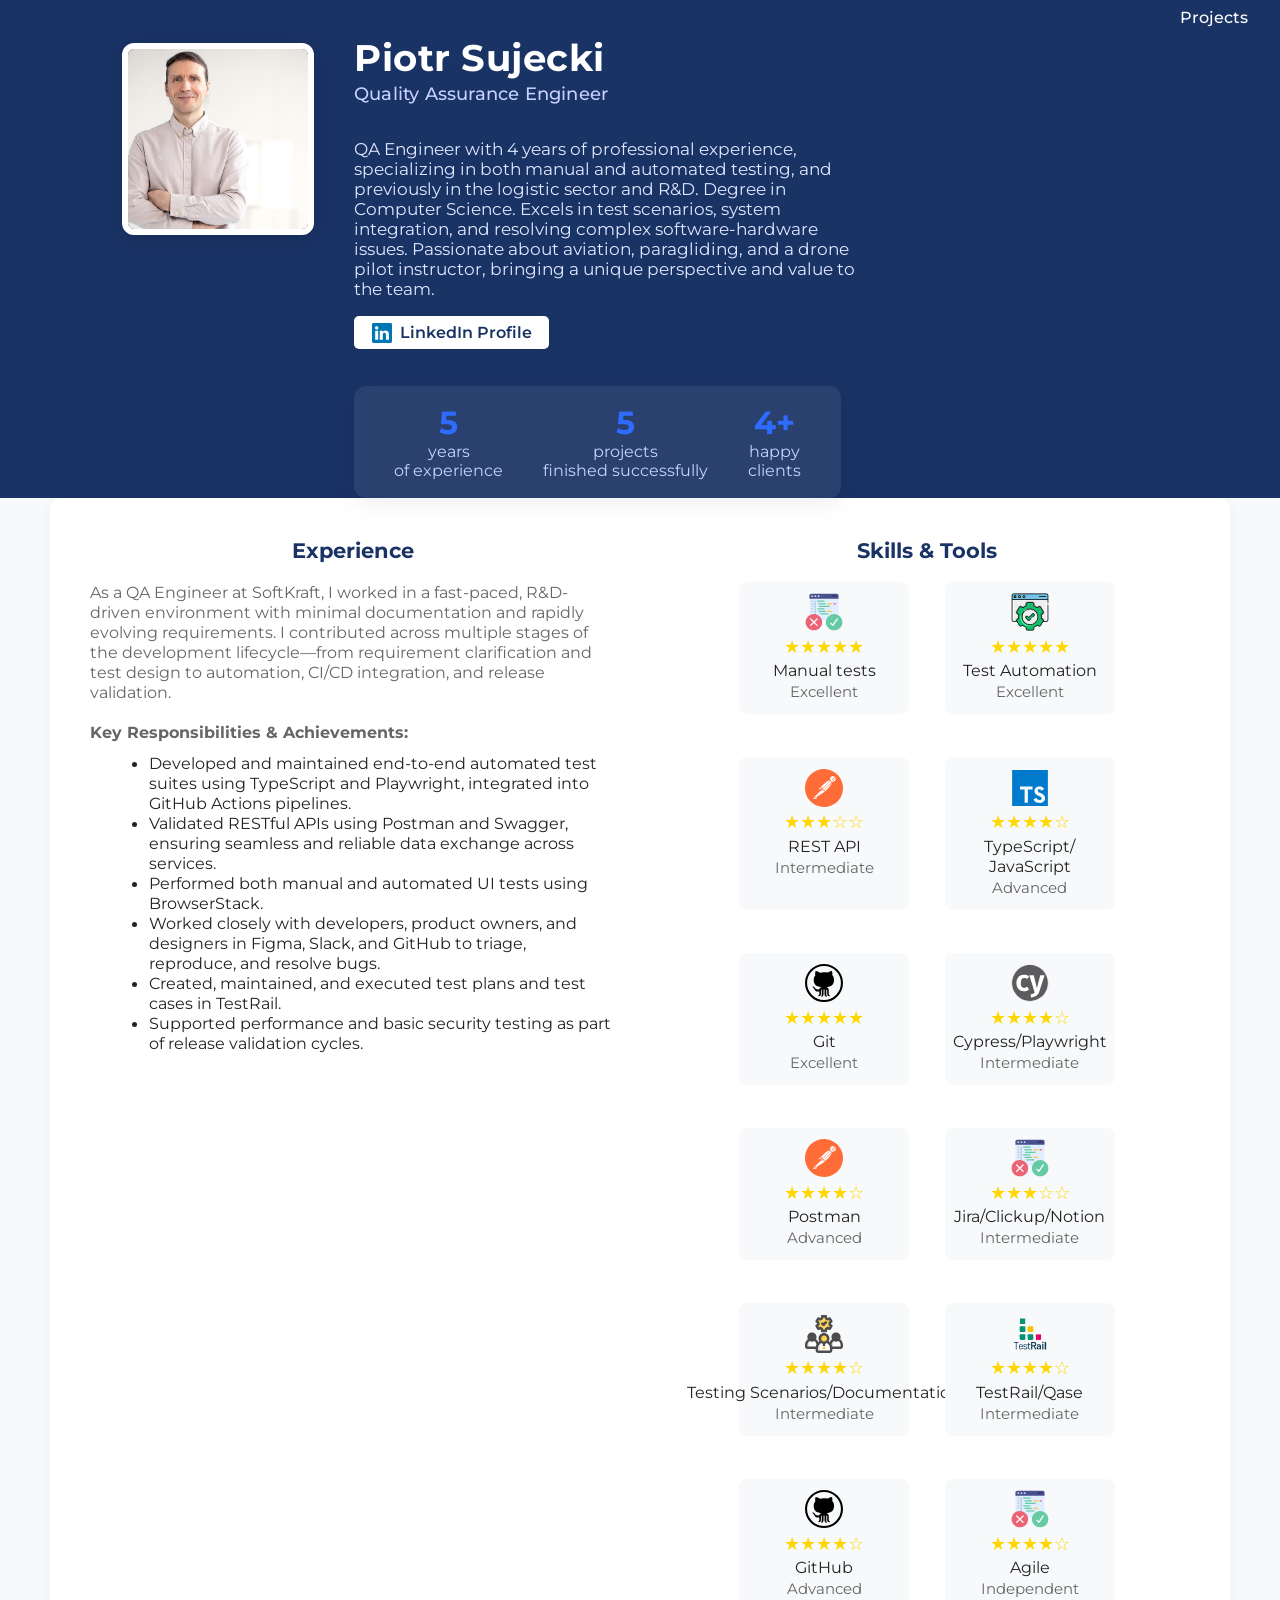
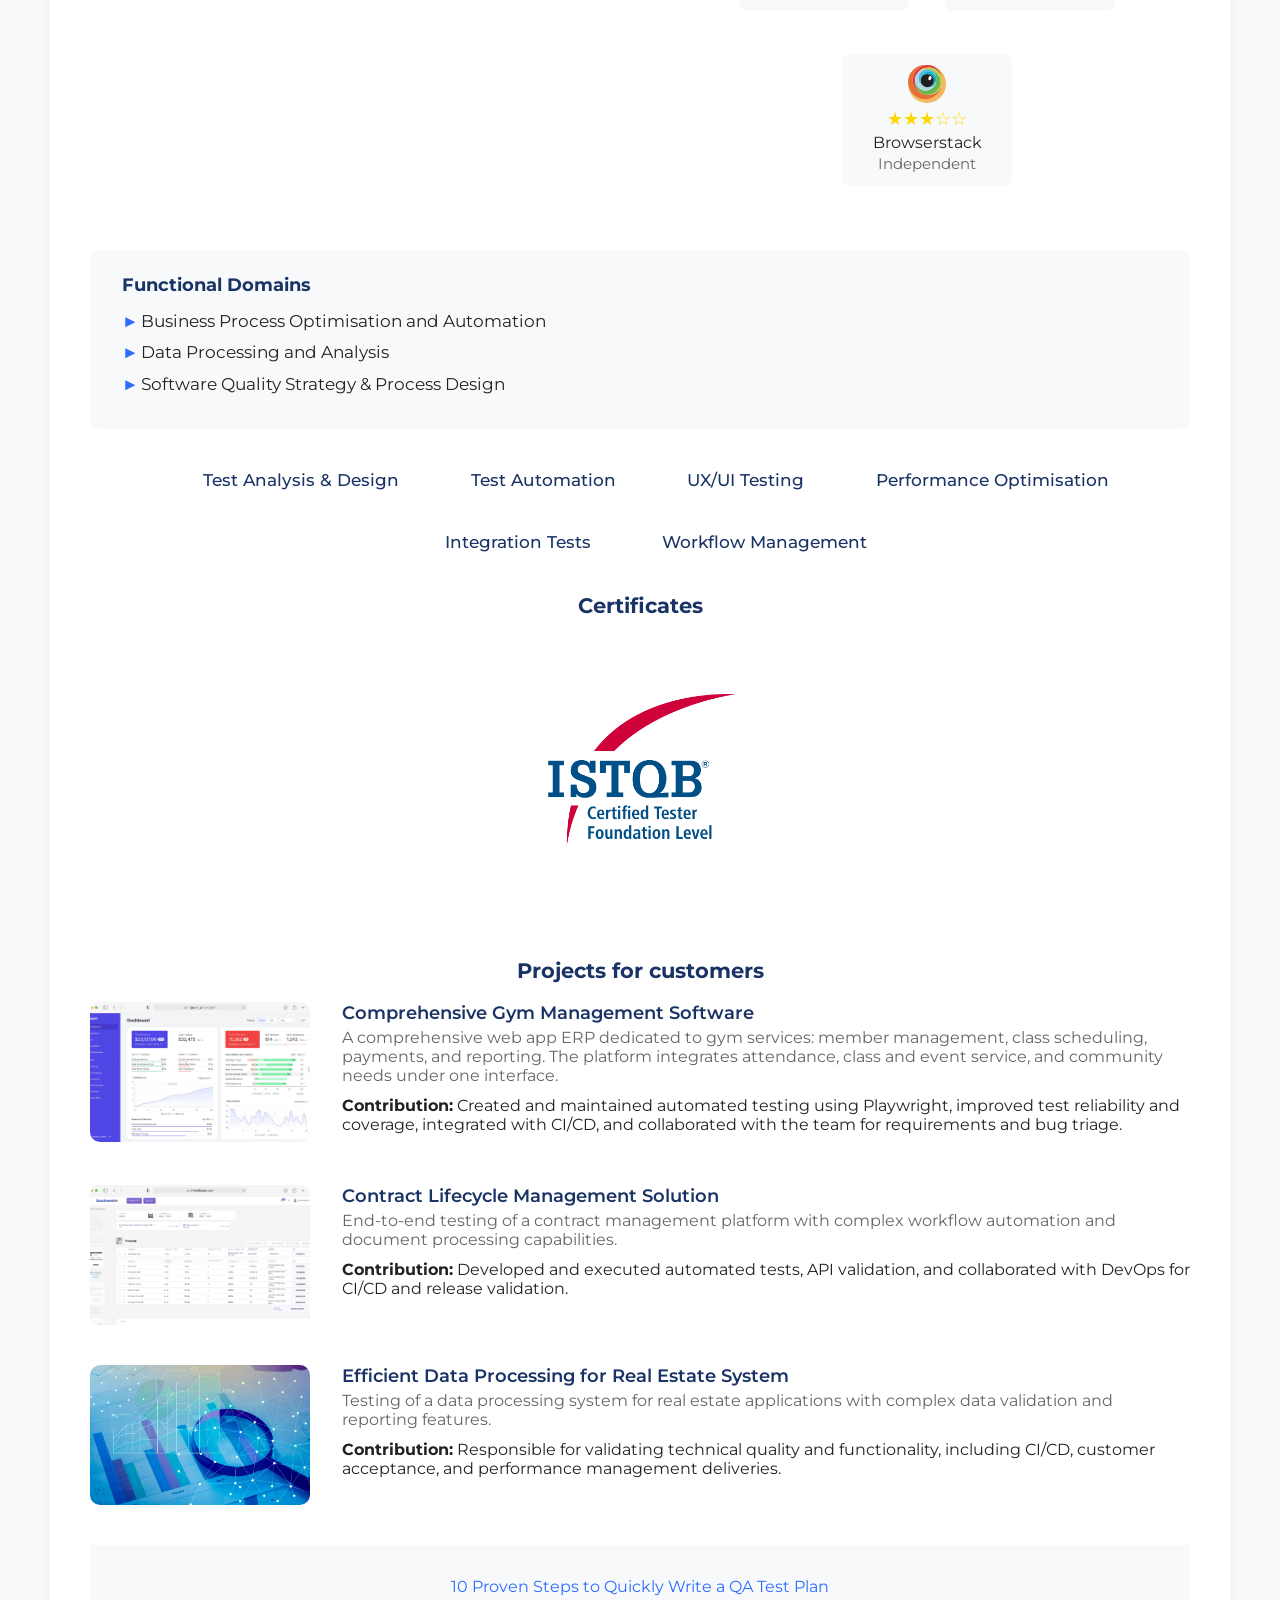
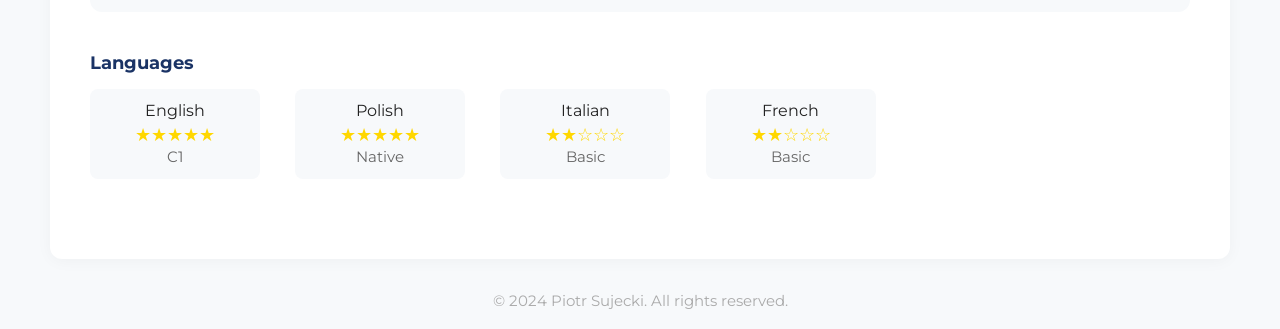
==== commit 389da4aa: "Adjust profile layout by changing alignment to flex-start and adding margin-top for better spacing" ====
--- a/index.html
+++ b/index.html
@@ -78,7 +78,7 @@
         }
         .profile-inner {
             display: flex;
-            align-items: center;
+            align-items: flex-start;
             gap: 2.5rem;
             max-width: 1100px;
             width: 100%;
@@ -93,6 +93,7 @@
             background: #fff;
             flex-shrink: 0;
             margin-left: 2rem;
+            margin-top: 0.5rem;
         }
         .profile-main {
             flex: 1;
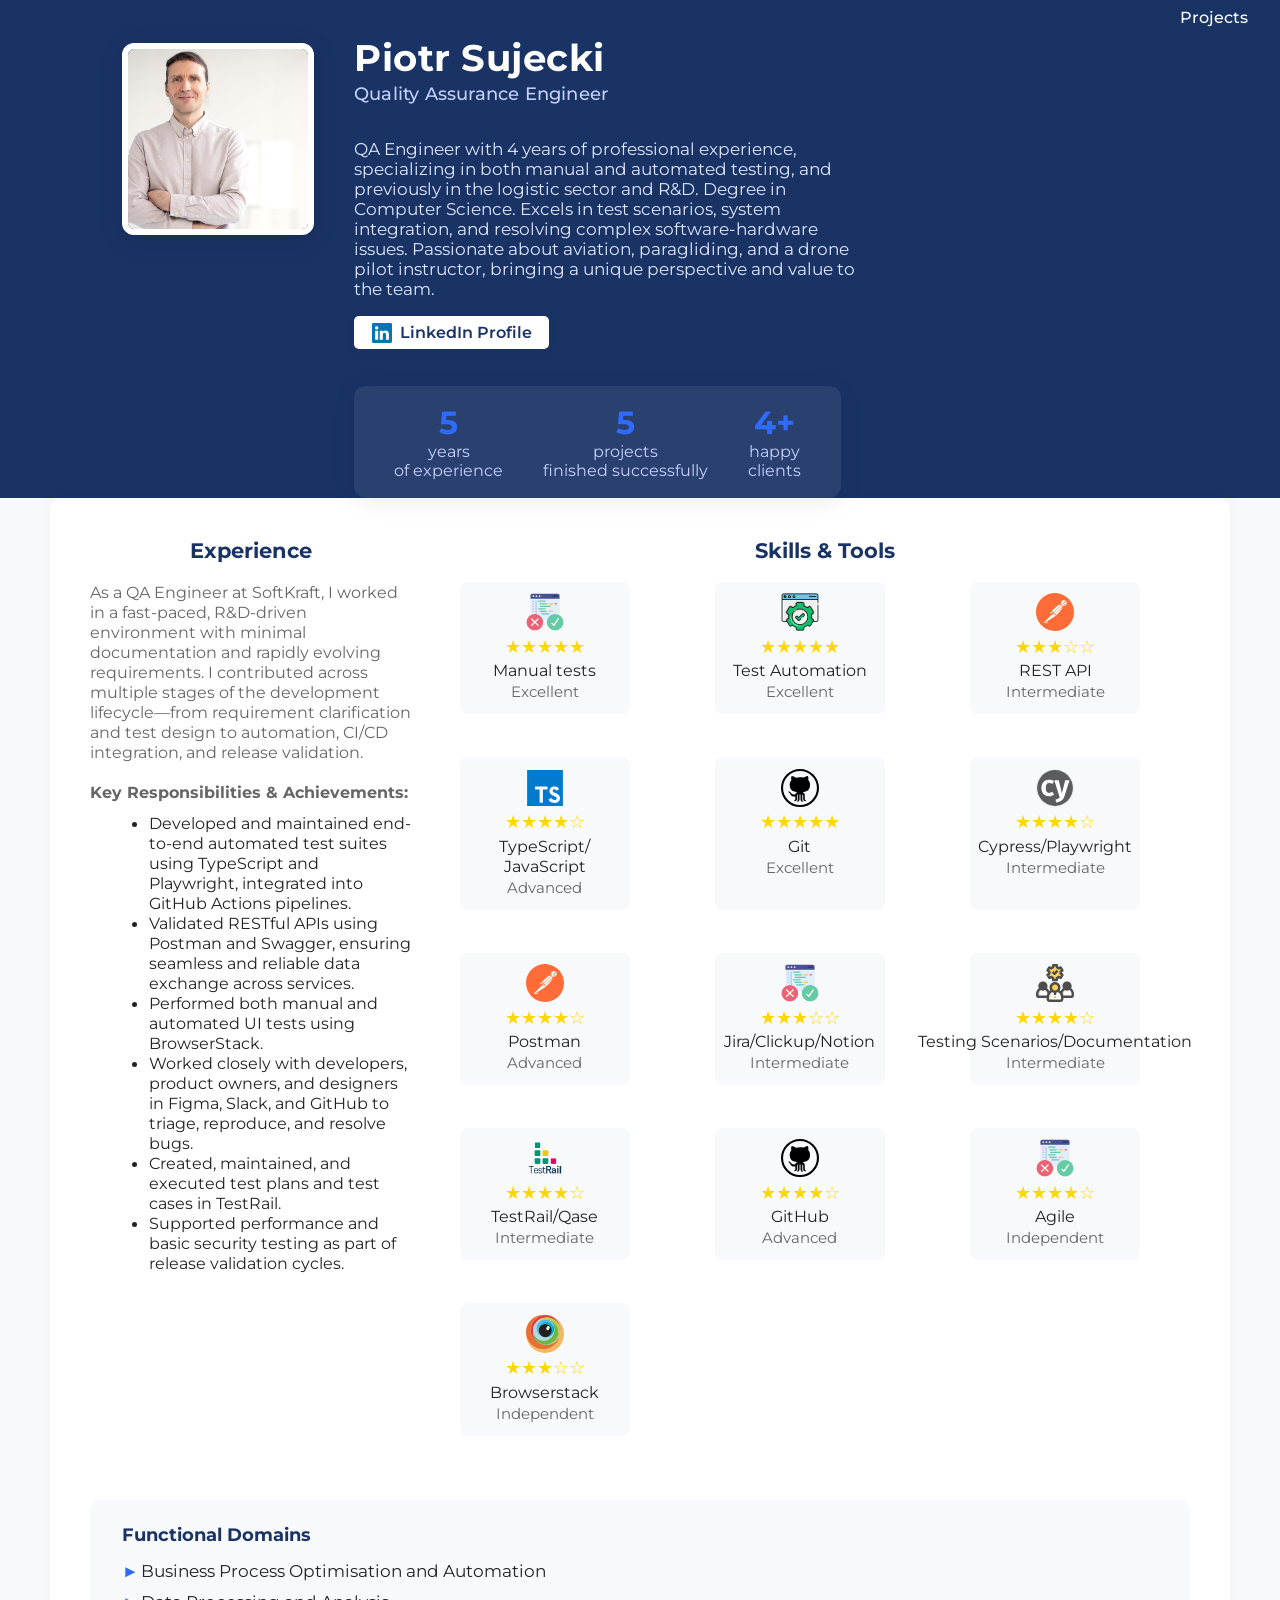
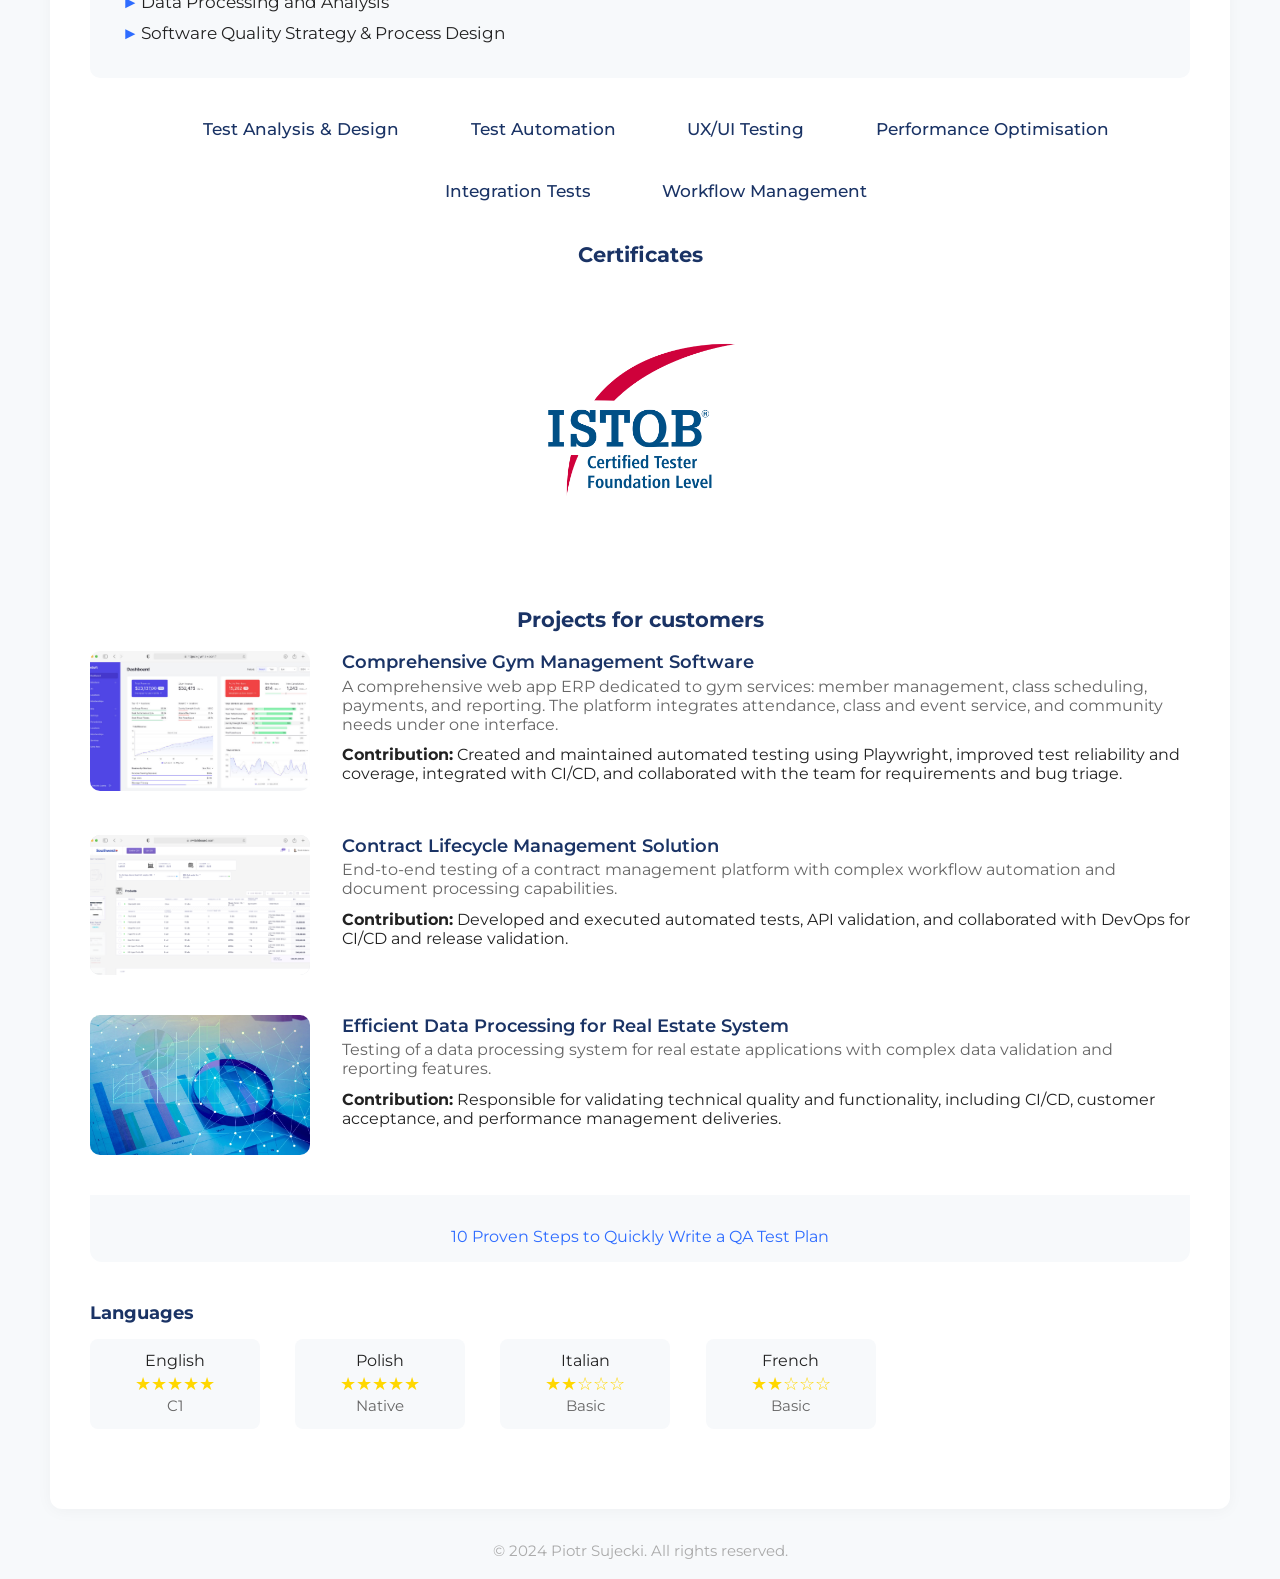
==== commit afd94f0d: "Refactor skills display to use grid layout for improved responsiveness and alignment" ====
--- a/index.html
+++ b/index.html
@@ -247,10 +247,13 @@
         }
         /* Skills & Tools */
         .skills-list {
-            display: flex;
-            flex-wrap: wrap;
+            display: grid;
+            grid-template-columns: repeat(auto-fit, minmax(220px, 1fr));
             gap: 1.2rem 2.2rem;
             justify-content: center;
+            max-width: 760px;
+            margin-left: auto;
+            margin-right: auto;
         }
         .skill {
             display: flex;
